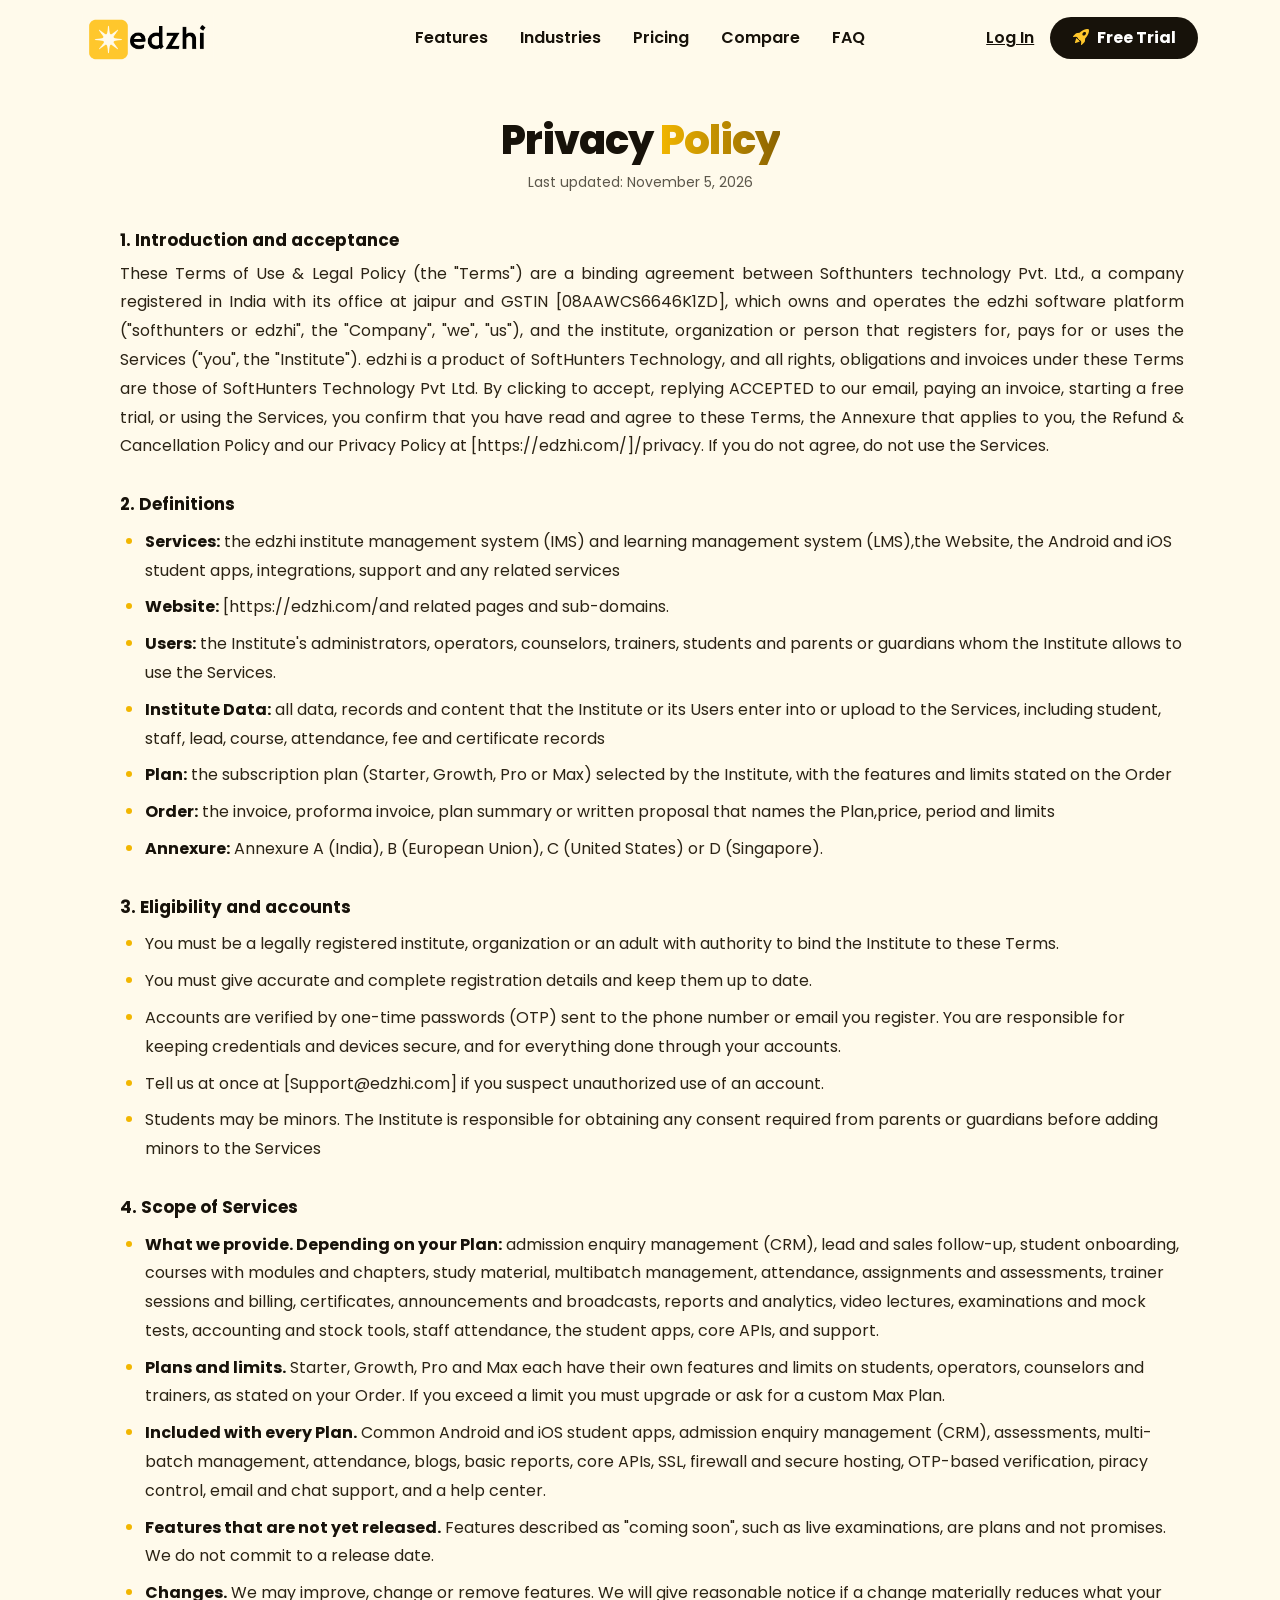
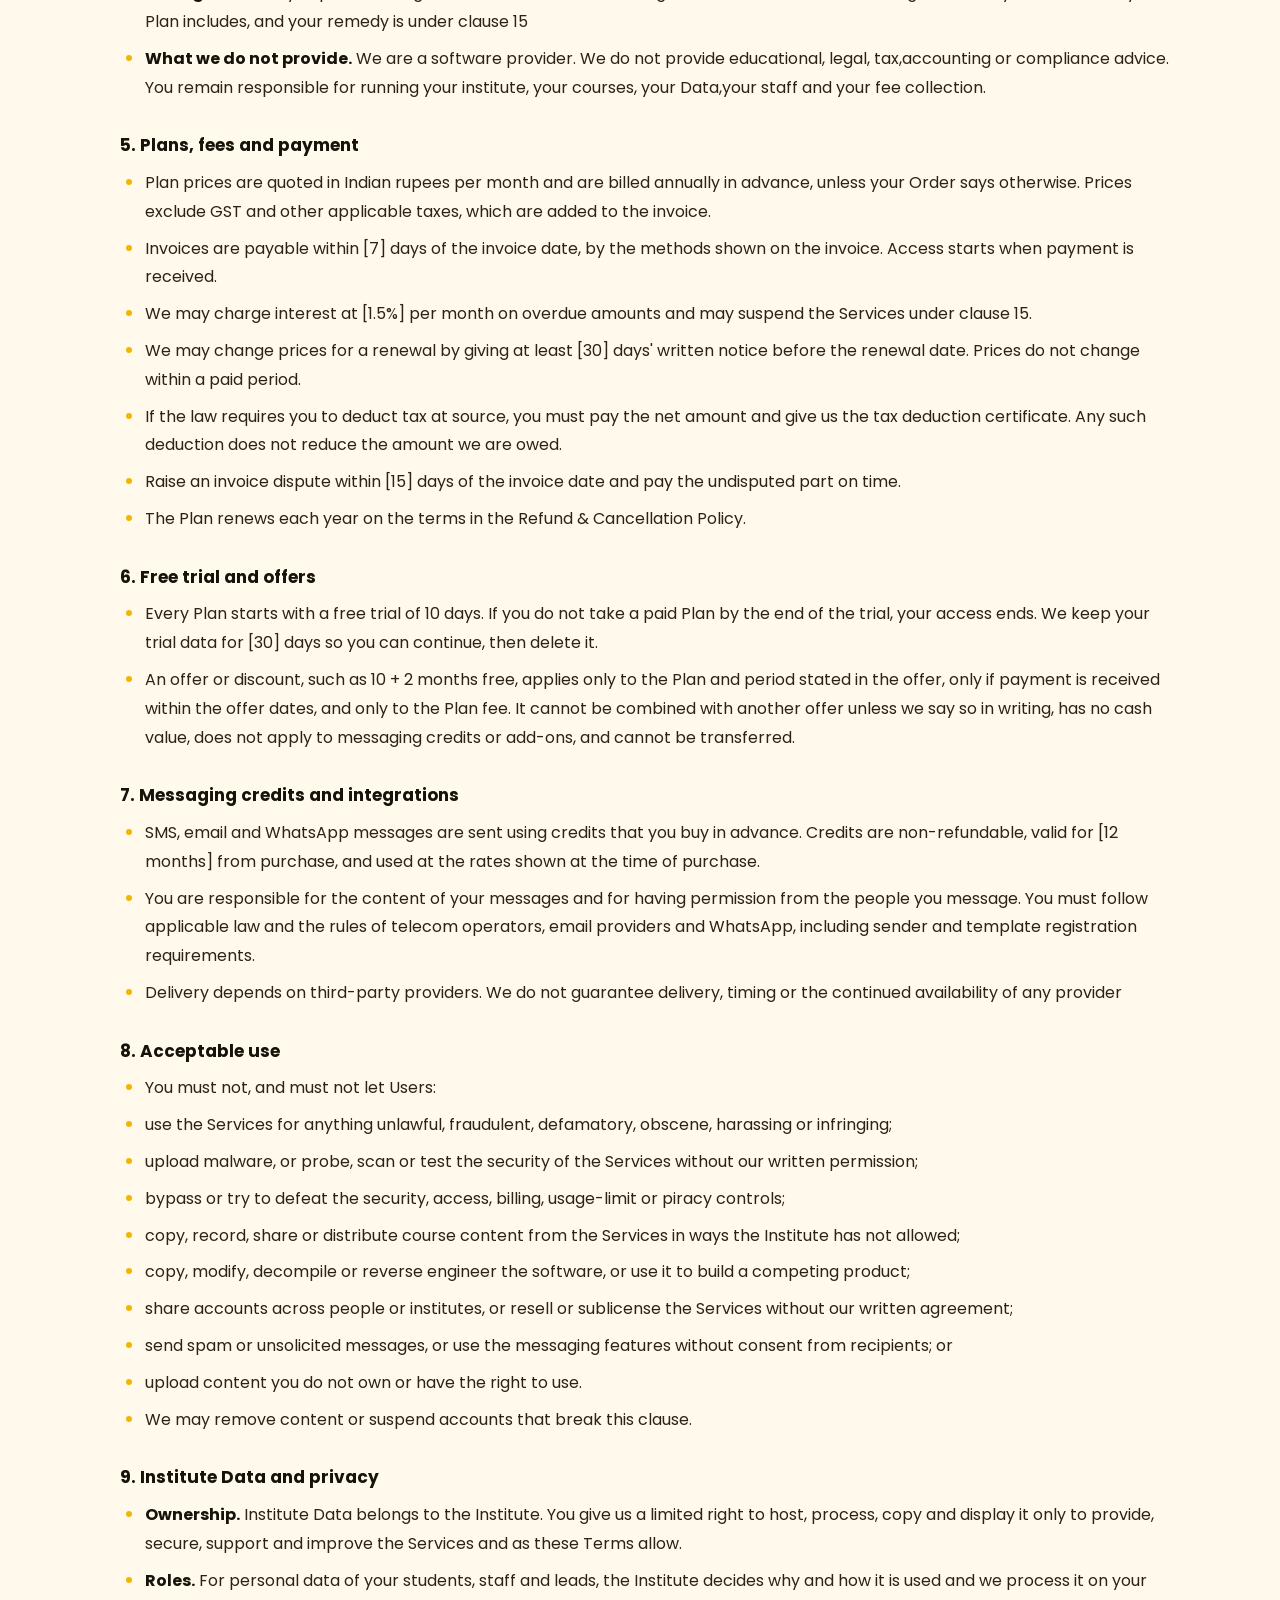
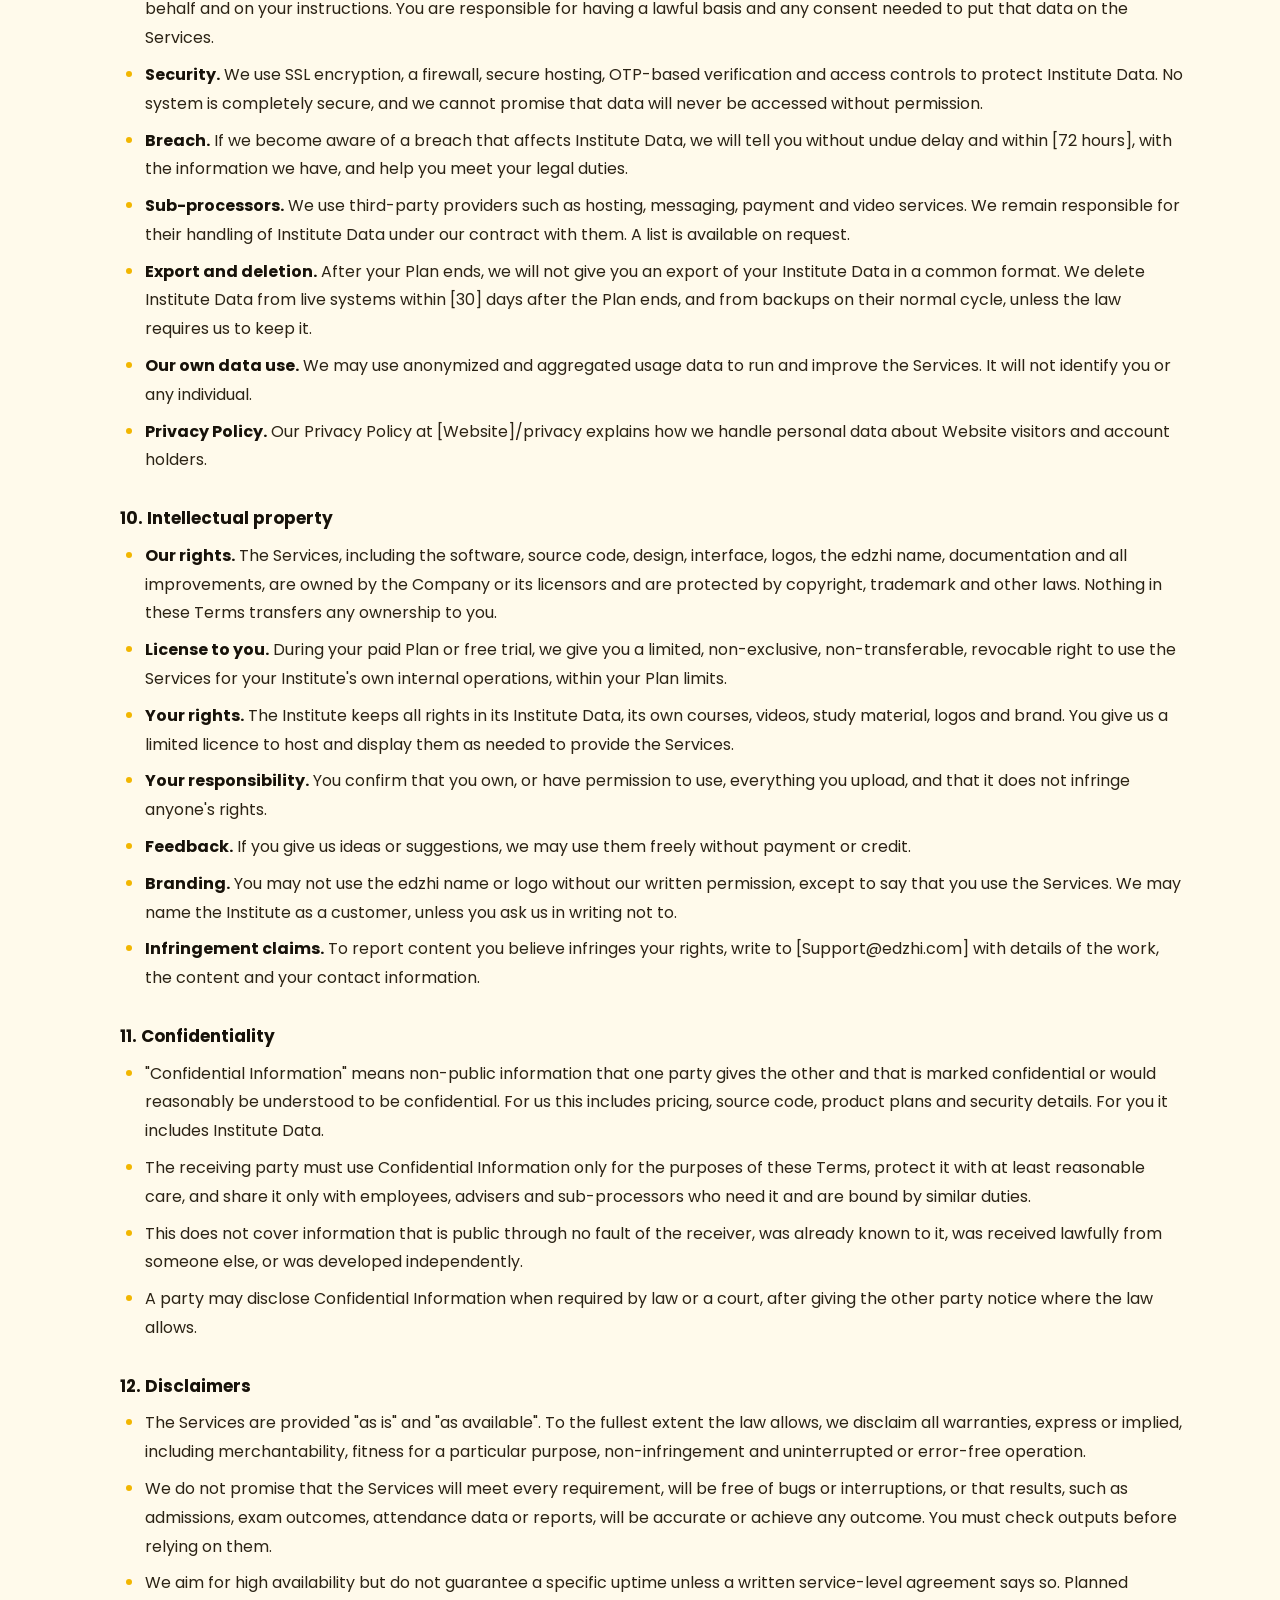
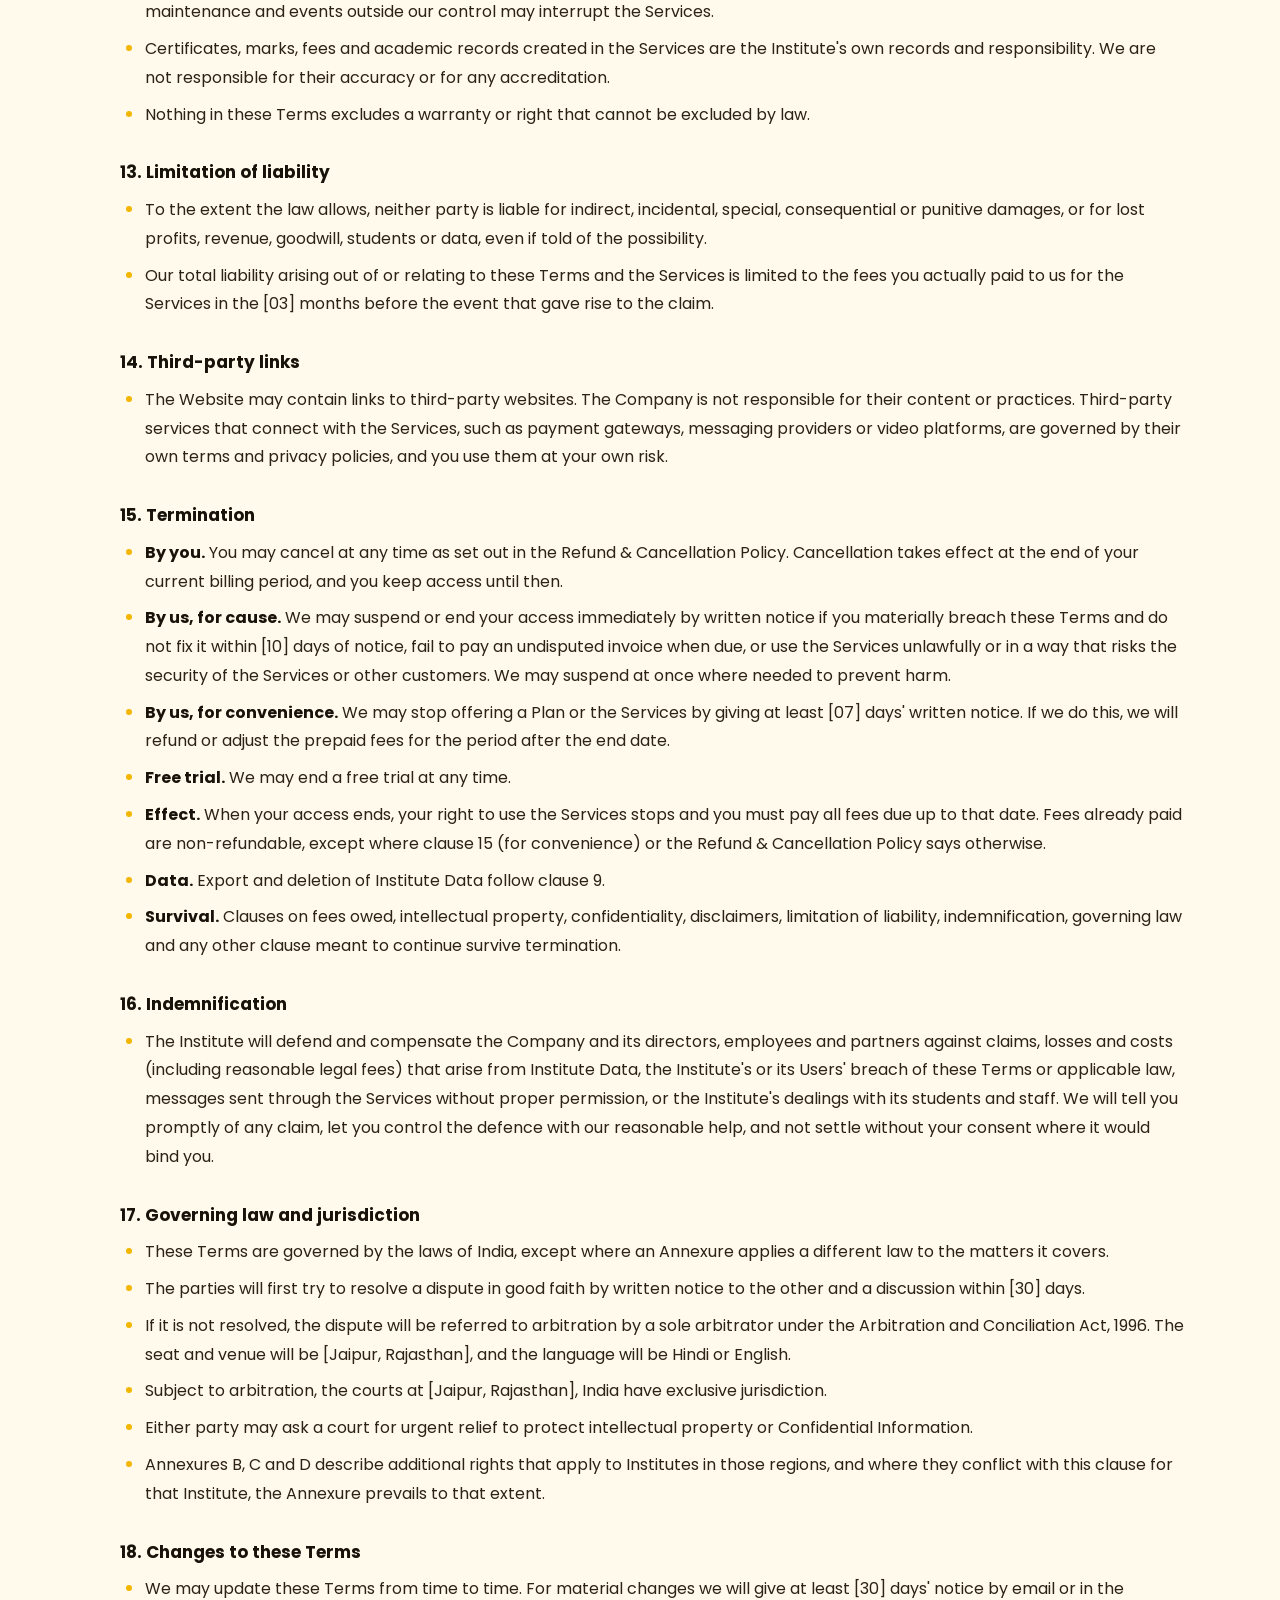
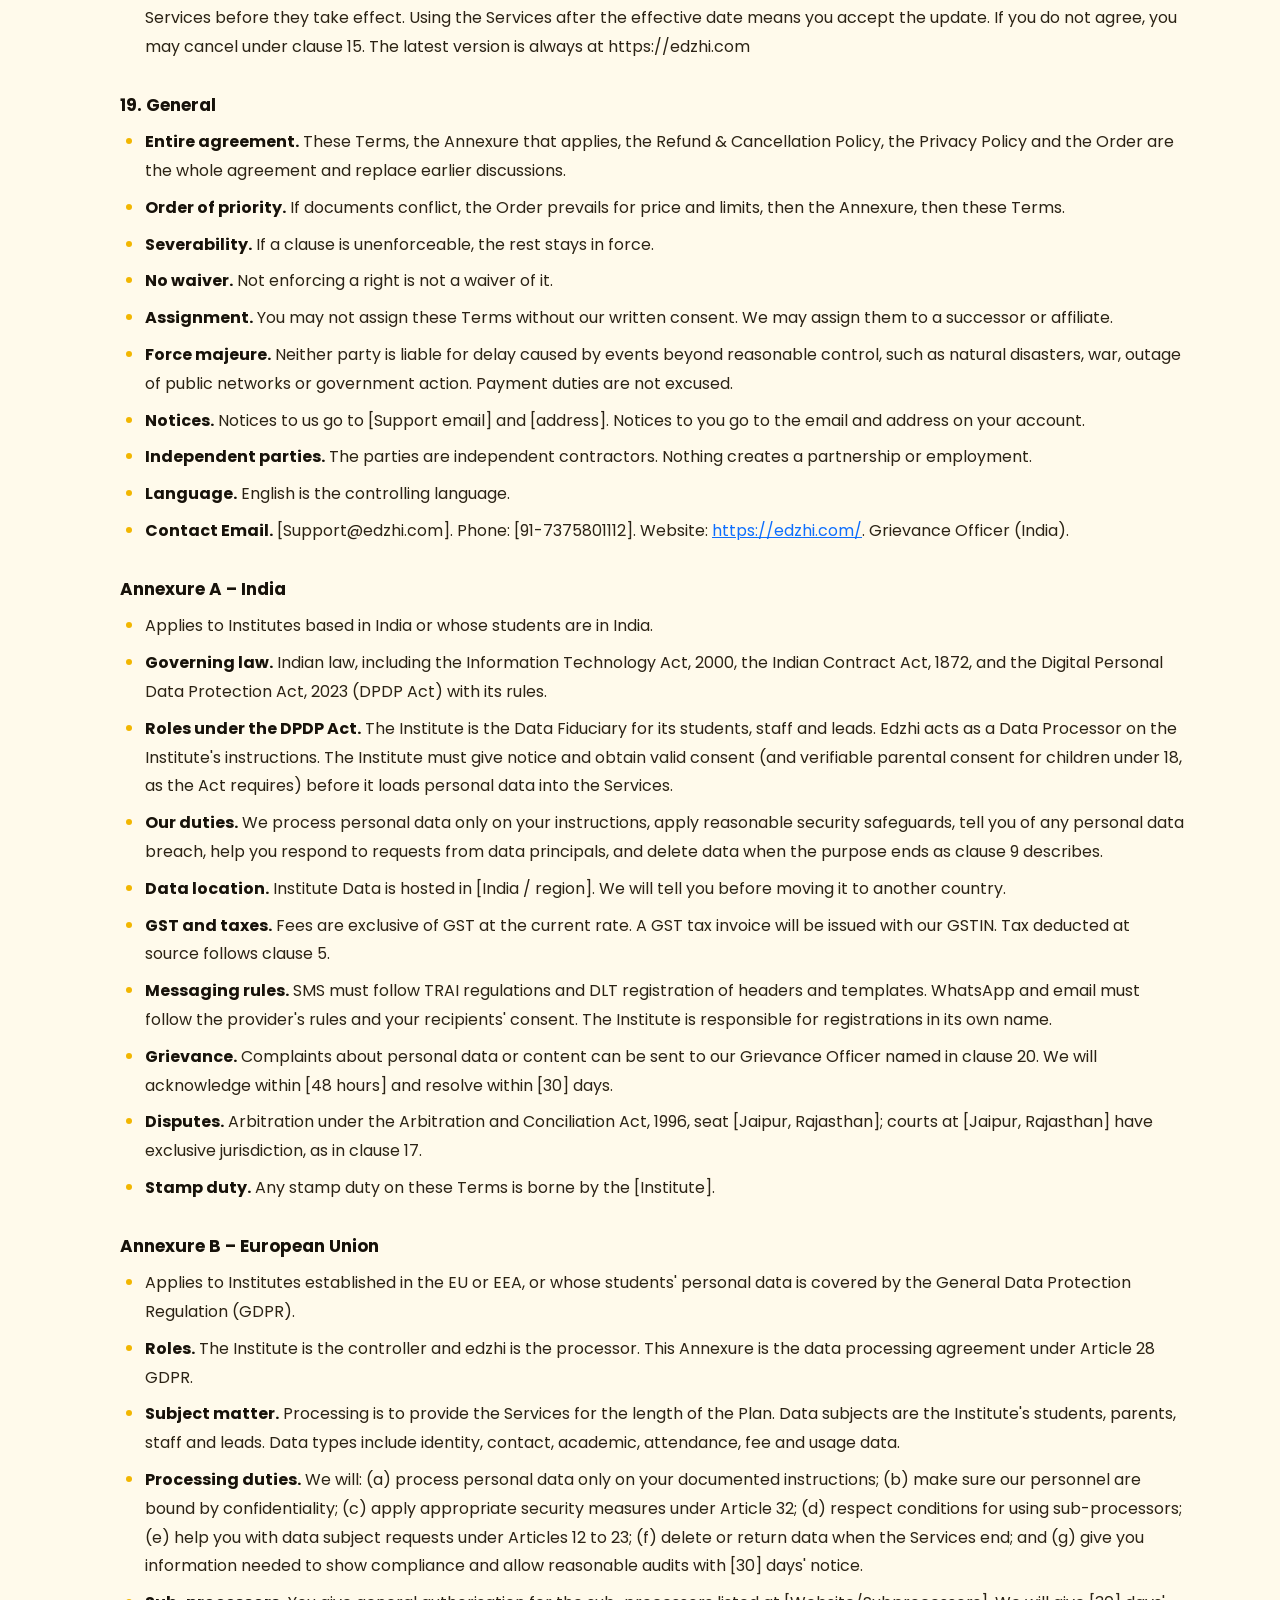
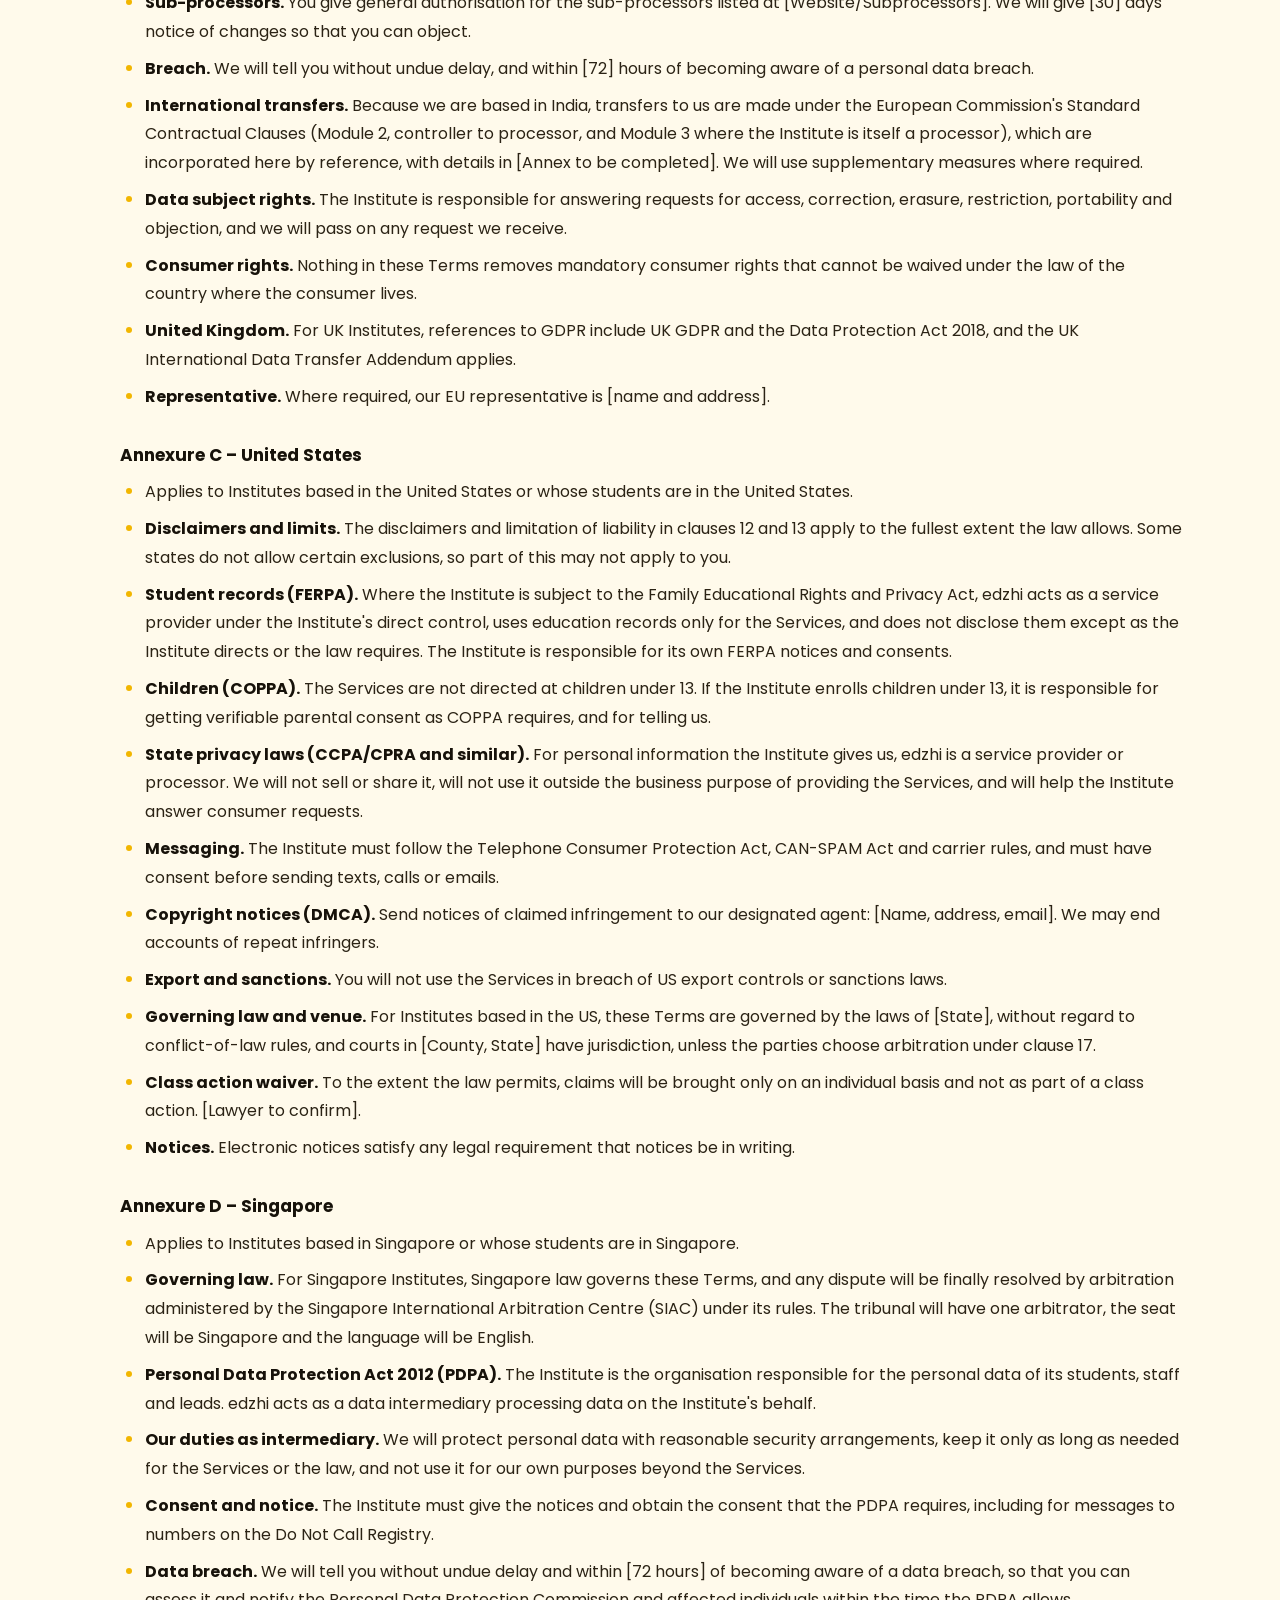
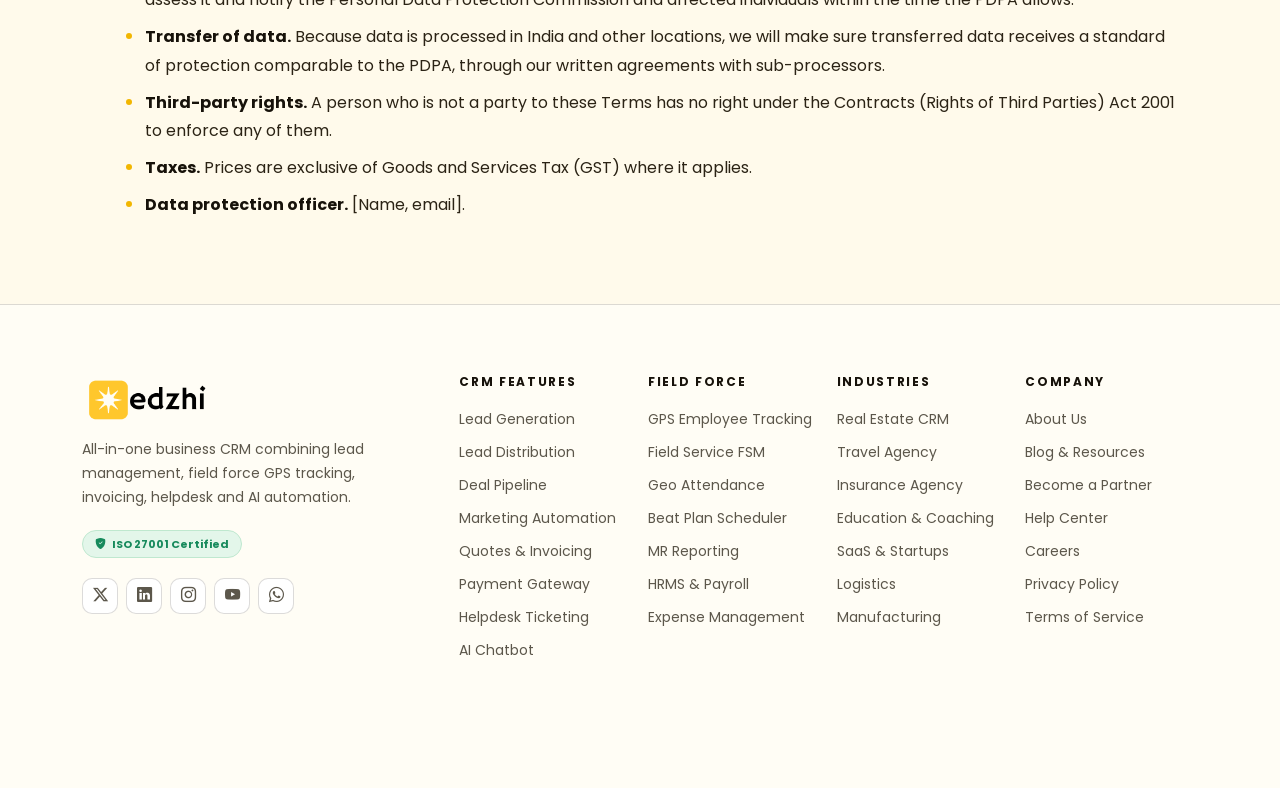
==== privacy.html @ 7eab699c "create pricacy & refund page" ====
<!DOCTYPE html>
<html lang="en">
<head>
  <meta charset="UTF-8">
  <meta name="viewport" content="width=device-width, initial-scale=1">
  <title>Privacy Policy – EDZHI</title>

  <link rel="preconnect" href="https://fonts.googleapis.com">
  <link rel="preconnect" href="https://fonts.gstatic.com" crossorigin>
  <link href="https://fonts.googleapis.com/css2?family=Poppins:wght@400;500;600;700;800&display=swap" rel="stylesheet">
  <link href="https://cdn.jsdelivr.net/npm/bootstrap@5.3.3/dist/css/bootstrap.min.css" rel="stylesheet">
  <link href="https://cdn.jsdelivr.net/npm/bootstrap-icons@1.11.3/font/bootstrap-icons.min.css" rel="stylesheet">
  <!-- Shared project stylesheet (same file as the home page) -->
  <link href="./edzhi.css" rel="stylesheet">
</head>
<body>

<!-- ====== NAVBAR INTEGRATION POINT: paste the same <header class="edzhome-header fixed-top"> navbar markup used on the home page ====== -->
<!-- Navbar start -->
<header class="edzhome-header fixed-top" data-edzhome-header>
  <nav class="navbar navbar-expand-lg edzhome-navbar" aria-label="Main navigation">
    <div class="container">

      <!-- Brand: logo sits in a fixed wrapper so any backend logo keeps the layout -->
      <a class="navbar-brand edzhome-navbar__brand" href="/" aria-label="EDZHICRM home">
        <span class="edzhome-navbar__logo"><img src="./edzhi (2).svg" alt="EDZHICRM"></span>
         <!-- <div class="nav-logo">EDZHI<span>C</span><em>R</em>M</div> -->
         
      </a>

      <!-- Mobile toggler (icon swaps via aria-expanded, no JS) -->
      <button class="navbar-toggler edzhome-navbar__toggler" type="button"
              data-bs-toggle="collapse" data-bs-target="#edzhomeNav"
              aria-controls="edzhomeNav" aria-expanded="false" aria-label="Toggle navigation">
        <i class="bi bi-list edzhome-navbar__icon-open" aria-hidden="true"></i>
        <i class="bi bi-x-lg edzhome-navbar__icon-close" aria-hidden="true"></i>
      </button>

      <div class="collapse navbar-collapse edzhome-navbar__collapse" id="edzhomeNav">
        <!-- Center navigation -->
        <ul class="navbar-nav edzhome-navbar__menu">
          <li class="nav-item"><a class="nav-link" href="#features">Features</a></li>
          <li class="nav-item"><a class="nav-link" href="#industries">Industries</a></li>
          <li class="nav-item"><a class="nav-link" href="#pricing">Pricing</a></li>
          <li class="nav-item"><a class="nav-link" href="#compare">Compare</a></li>
          <li class="nav-item"><a class="nav-link" href="#faq">FAQ</a></li>
        </ul>
        <!-- Right actions -->
        <div class="edzhome-navbar__actions">
          <a class="edzhome-navbar__login" href="#login">Log In</a>
          <a class="btn edzhome-btn edzhome-btn--dark" href="#trial">
            <i class="bi bi-rocket-takeoff-fill" aria-hidden="true"></i> Free Trial
          </a>
        </div>
      </div>

    </div>
  </nav>
</header>
<!-- Navbar end -->



<main class="edzprivacy-page">
  <div class="container">
    <div class="edzprivacy-wrap">
      <h1 class="edzprivacy-title">Privacy <span class="edzprivacy-accent">Policy</span></h1>
      <p class="edzprivacy-updated">Last updated: November 5, 2026</p>

      <ul class="edzprivacy-list">
        <li class="edzprivacy-head"><strong>1. Introduction and acceptance</strong></li>
        <p style="text-align: justify;">These Terms of Use & Legal Policy (the "Terms") are a binding agreement between Softhunters
        technology Pvt. Ltd., a company registered in India with its office at jaipur and GSTIN
        [08AAWCS6646K1ZD], which owns and operates the edzhi software platform ("softhunters or edzhi",
        the "Company", "we", "us"), and the institute, organization or person that registers for, pays for or uses
        the Services ("you", the "Institute"). edzhi is a product of SoftHunters Technology, and all rights,
        obligations and invoices under these Terms are those of SoftHunters Technology Pvt Ltd. By clicking to
        accept, replying ACCEPTED to our email, paying an invoice, starting a free trial, or using the Services, you
        confirm that you have read and agree to these Terms, the Annexure that applies to you, the Refund &
        Cancellation Policy and our Privacy Policy at [https://edzhi.com/]/privacy. If you do not agree, do not
        use the Services.
        </p>
        <li class="edzprivacy-head"><strong>2. Definitions</strong></li>
        <li><strong>Services:</strong> the edzhi institute management system (IMS) and learning management system (LMS),the Website, the Android and iOS student apps, integrations, support and any related services</li>
        <li><strong>Website:</strong> [https://edzhi.com/and related pages and sub-domains.</li>
        <li><strong>Users:</strong> the Institute's administrators, operators, counselors, trainers, students and parents or guardians whom the Institute allows to use the Services.</li>
        <li><strong>Institute Data:</strong> all data, records and content that the Institute or its Users enter into or upload to the Services, including student, staff, lead, course, attendance, fee and certificate records</li>
        <li><strong>Plan:</strong> the subscription plan (Starter, Growth, Pro or Max) selected by the Institute, with the features and limits stated on the Order</li>
        <li><strong>Order:</strong> the invoice, proforma invoice, plan summary or written proposal that names the Plan,price, period and limits</li>
        <li><strong>Annexure:</strong> Annexure A (India), B (European Union), C (United States) or D (Singapore).</li>
        <li class="edzprivacy-head"><strong>3. Eligibility and accounts</strong></li>
        <li>You must be a legally registered institute, organization or an adult with authority to bind the Institute to these Terms.</li>
        <li>You must give accurate and complete registration details and keep them up to date.</li>
        <li>Accounts are verified by one-time passwords (OTP) sent to the phone number or email you register. You are responsible for keeping credentials and devices secure, and for everything done through your accounts.</li>
        <li>Tell us at once at [Support@edzhi.com] if you suspect unauthorized use of an account.</li>
        <li>Students may be minors. The Institute is responsible for obtaining any consent required from parents or guardians before adding minors to the Services</li>
        <li class="edzprivacy-head"><strong>4. Scope of Services</strong></li>
        <li><strong>What we provide. Depending on your Plan:</strong> admission enquiry management (CRM), lead and sales follow-up, student onboarding, courses with modules and chapters, study material, multibatch management, attendance, assignments and assessments, trainer sessions and billing, certificates, announcements and broadcasts, reports and analytics, video lectures, examinations and mock tests, accounting and stock tools, staff attendance, the student apps, core APIs, and support.</li>
        <li><strong>Plans and limits.</strong> Starter, Growth, Pro and Max each have their own features and limits on students, operators, counselors and trainers, as stated on your Order. If you exceed a limit you must upgrade or ask for a custom Max Plan.</li>
        <li><strong>Included with every Plan.</strong> Common Android and iOS student apps, admission enquiry management (CRM), assessments, multi-batch management, attendance, blogs, basic reports, core APIs, SSL, firewall and secure hosting, OTP-based verification, piracy control, email and chat support, and a help center.</li>
        <li><strong>Features that are not yet released.</strong> Features described as "coming soon", such as live examinations, are plans and not promises. We do not commit to a release date.</li>
        <li><strong>Changes.</strong> We may improve, change or remove features. We will give reasonable notice if a change materially reduces what your Plan includes, and your remedy is under clause 15</li>
        <li><strong>What we do not provide.</strong> We are a software provider. We do not provide educational, legal, tax,accounting or compliance advice. You remain responsible for running your institute, your courses, your Data,your staff and your fee collection.</li>
        <li class="edzprivacy-head"><strong>5. Plans, fees and payment</strong></li>
        <li>Plan prices are quoted in Indian rupees per month and are billed annually in advance, unless
your Order says otherwise. Prices exclude GST and other applicable taxes, which are added to
the invoice.</li>
        <li>Invoices are payable within [7] days of the invoice date, by the methods shown on the invoice.
Access starts when payment is received.</li>
        <li>We may charge interest at [1.5%] per month on overdue amounts and may suspend the Services
under clause 15.</li>
        <li>We may change prices for a renewal by giving at least [30] days' written notice before the
renewal date. Prices do not change within a paid period.</li>
        <li>If the law requires you to deduct tax at source, you must pay the net amount and give us the tax
deduction certificate. Any such deduction does not reduce the amount we are owed.</li>
        <li>Raise an invoice dispute within [15] days of the invoice date and pay the undisputed part on
time.</li>
        <li>The Plan renews each year on the terms in the Refund & Cancellation Policy.</li>
        <li class="edzprivacy-head"><strong>6. Free trial and offers</strong></li>
        <li>Every Plan starts with a free trial of 10 days. If you do not take a paid Plan by the end of the trial,
your access ends. We keep your trial data for [30] days so you can continue, then delete it.</li>
        <li>An offer or discount, such as 10 + 2 months free, applies only to the Plan and period stated in
the offer, only if payment is received within the offer dates, and only to the Plan fee. It cannot
be combined with another offer unless we say so in writing, has no cash value, does not apply to
messaging credits or add-ons, and cannot be transferred.</li>
        <li class="edzprivacy-head"><strong>7. Messaging credits and integrations</strong></li>
        <li>SMS, email and WhatsApp messages are sent using credits that you buy in advance. Credits are
non-refundable, valid for [12 months] from purchase, and used at the rates shown at the time of
purchase.</li>
        <li>You are responsible for the content of your messages and for having permission from the people
you message. You must follow applicable law and the rules of telecom operators, email
providers and WhatsApp, including sender and template registration requirements.
</li>
        <li>Delivery depends on third-party providers. We do not guarantee delivery, timing or the
continued availability of any provider</li>
        <li class="edzprivacy-head"><strong>8. Acceptable use</strong></li>
        <li>You must not, and must not let Users:</li>
        <li>use the Services for anything unlawful, fraudulent, defamatory, obscene, harassing or infringing;</li>
        <li>upload malware, or probe, scan or test the security of the Services without our written permission;</li>
        <li>bypass or try to defeat the security, access, billing, usage-limit or piracy controls;</li>
        <li>copy, record, share or distribute course content from the Services in ways the Institute has not allowed;</li>
        <li>copy, modify, decompile or reverse engineer the software, or use it to build a competing product;</li>
        <li>share accounts across people or institutes, or resell or sublicense the Services without our written agreement;</li>
        <li>send spam or unsolicited messages, or use the messaging features without consent from recipients; or</li>
        <li>upload content you do not own or have the right to use.</li>
        <li>We may remove content or suspend accounts that break this clause.</li>

        <li class="edzprivacy-head"><strong>9. Institute Data and privacy</strong></li>
        <li><strong>Ownership.</strong> Institute Data belongs to the Institute. You give us a limited right to host, process, copy and display it only to provide, secure, support and improve the Services and as these Terms allow.</li>
        <li><strong>Roles.</strong> For personal data of your students, staff and leads, the Institute decides why and how it is used and we process it on your behalf and on your instructions. You are responsible for having a lawful basis and any consent needed to put that data on the Services.</li>
        <li><strong>Security.</strong> We use SSL encryption, a firewall, secure hosting, OTP-based verification and access controls to protect Institute Data. No system is completely secure, and we cannot promise that data will never be accessed without permission.</li>
        <li><strong>Breach.</strong> If we become aware of a breach that affects Institute Data, we will tell you without undue delay and within [72 hours], with the information we have, and help you meet your legal duties.</li>
        <li><strong>Sub-processors.</strong> We use third-party providers such as hosting, messaging, payment and video services. We remain responsible for their handling of Institute Data under our contract with them. A list is available on request.</li>
        <li><strong>Export and deletion.</strong> After your Plan ends, we will not give you an export of your Institute Data in a common format. We delete Institute Data from live systems within [30] days after the Plan ends, and from backups on their normal cycle, unless the law requires us to keep it.</li>
        <li><strong>Our own data use.</strong> We may use anonymized and aggregated usage data to run and improve the Services. It will not identify you or any individual.</li>
        <li><strong>Privacy Policy.</strong> Our Privacy Policy at [Website]/privacy explains how we handle personal data about Website visitors and account holders.</li>
        <li class="edzprivacy-head"><strong>10. Intellectual property</strong></li>
        <li><strong>Our rights.</strong> The Services, including the software, source code, design, interface, logos, the edzhi name, documentation and all improvements, are owned by the Company or its licensors and are protected by copyright, trademark and other laws. Nothing in these Terms transfers any ownership to you.</li>
        <li><strong>License to you.</strong> During your paid Plan or free trial, we give you a limited, non-exclusive, non-transferable, revocable right to use the Services for your Institute's own internal operations, within your Plan limits.</li>
        <li><strong>Your rights.</strong> The Institute keeps all rights in its Institute Data, its own courses, videos, study material, logos and brand. You give us a limited licence to host and display them as needed to provide the Services.</li>
        <li><strong>Your responsibility.</strong> You confirm that you own, or have permission to use, everything you upload, and that it does not infringe anyone's rights.</li>
        <li><strong>Feedback.</strong> If you give us ideas or suggestions, we may use them freely without payment or credit.</li>
        <li><strong>Branding.</strong> You may not use the edzhi name or logo without our written permission, except to say that you use the Services. We may name the Institute as a customer, unless you ask us in writing not to.</li>
        <li><strong>Infringement claims.</strong> To report content you believe infringes your rights, write to [Support@edzhi.com] with details of the work, the content and your contact information.</li>

        <li class="edzprivacy-head"><strong>11. Confidentiality</strong></li>
        <li>"Confidential Information" means non-public information that one party gives the other and that is marked confidential or would reasonably be understood to be confidential. For us this includes pricing, source code, product plans and security details. For you it includes Institute Data.</li>
        <li>The receiving party must use Confidential Information only for the purposes of these Terms, protect it with at least reasonable care, and share it only with employees, advisers and sub-processors who need it and are bound by similar duties.</li>
        <li>This does not cover information that is public through no fault of the receiver, was already known to it, was received lawfully from someone else, or was developed independently.</li>
        <li>A party may disclose Confidential Information when required by law or a court, after giving the other party notice where the law allows.</li>

        <li class="edzprivacy-head"><strong>12. Disclaimers</strong></li>
        <li>The Services are provided "as is" and "as available". To the fullest extent the law allows, we disclaim all warranties, express or implied, including merchantability, fitness for a particular purpose, non-infringement and uninterrupted or error-free operation.</li>
        <li>We do not promise that the Services will meet every requirement, will be free of bugs or interruptions, or that results, such as admissions, exam outcomes, attendance data or reports, will be accurate or achieve any outcome. You must check outputs before relying on them.</li>
        <li>We aim for high availability but do not guarantee a specific uptime unless a written service-level agreement says so. Planned maintenance and events outside our control may interrupt the Services.</li>
        <li>Certificates, marks, fees and academic records created in the Services are the Institute's own records and responsibility. We are not responsible for their accuracy or for any accreditation.</li>
        <li>Nothing in these Terms excludes a warranty or right that cannot be excluded by law.</li>

        <li class="edzprivacy-head"><strong>13. Limitation of liability</strong></li>
        <li>To the extent the law allows, neither party is liable for indirect, incidental, special, consequential or punitive damages, or for lost profits, revenue, goodwill, students or data, even if told of the possibility.</li>
        <li>Our total liability arising out of or relating to these Terms and the Services is limited to the fees you actually paid to us for the Services in the [03] months before the event that gave rise to the claim.</li>
        <li class="edzprivacy-head"><strong>14. Third-party links</strong></li>
        <li>The Website may contain links to third-party websites. The Company is not responsible for their content or practices. Third-party services that connect with the Services, such as payment gateways, messaging providers or video platforms, are governed by their own terms and privacy policies, and you use them at your own risk.</li>

        <li class="edzprivacy-head"><strong>15. Termination</strong></li>
        <li><strong>By you.</strong> You may cancel at any time as set out in the Refund & Cancellation Policy. Cancellation takes effect at the end of your current billing period, and you keep access until then.</li>
        <li><strong>By us, for cause.</strong> We may suspend or end your access immediately by written notice if you materially breach these Terms and do not fix it within [10] days of notice, fail to pay an undisputed invoice when due, or use the Services unlawfully or in a way that risks the security of the Services or other customers. We may suspend at once where needed to prevent harm.</li>
        <li><strong>By us, for convenience.</strong> We may stop offering a Plan or the Services by giving at least [07] days' written notice. If we do this, we will refund or adjust the prepaid fees for the period after the end date.</li>
        <li><strong>Free trial.</strong> We may end a free trial at any time.</li>
        <li><strong>Effect.</strong> When your access ends, your right to use the Services stops and you must pay all fees due up to that date. Fees already paid are non-refundable, except where clause 15 (for convenience) or the Refund & Cancellation Policy says otherwise.</li>
        <li><strong>Data.</strong> Export and deletion of Institute Data follow clause 9.</li>
        <li><strong>Survival.</strong> Clauses on fees owed, intellectual property, confidentiality, disclaimers, limitation of liability, indemnification, governing law and any other clause meant to continue survive termination.</li>

        <li class="edzprivacy-head"><strong>16. Indemnification</strong></li>
        <li>The Institute will defend and compensate the Company and its directors, employees and partners against claims, losses and costs (including reasonable legal fees) that arise from Institute Data, the Institute's or its Users' breach of these Terms or applicable law, messages sent through the Services without proper permission, or the Institute's dealings with its students and staff. We will tell you promptly of any claim, let you control the defence with our reasonable help, and not settle without your consent where it would bind you.</li>

        <li class="edzprivacy-head"><strong>17. Governing law and jurisdiction</strong></li>
        <li>These Terms are governed by the laws of India, except where an Annexure applies a different law to the matters it covers.</li>
        <li>The parties will first try to resolve a dispute in good faith by written notice to the other and a discussion within [30] days.</li>
        <li>If it is not resolved, the dispute will be referred to arbitration by a sole arbitrator under the Arbitration and Conciliation Act, 1996. The seat and venue will be [Jaipur, Rajasthan], and the language will be Hindi or English.</li>
        <li>Subject to arbitration, the courts at [Jaipur, Rajasthan], India have exclusive jurisdiction.</li>
        <li>Either party may ask a court for urgent relief to protect intellectual property or Confidential Information.</li>
        <li>Annexures B, C and D describe additional rights that apply to Institutes in those regions, and where they conflict with this clause for that Institute, the Annexure prevails to that extent.</li>

        <li class="edzprivacy-head"><strong>18. Changes to these Terms</strong></li>
        <li>We may update these Terms from time to time. For material changes we will give at least [30] days' notice by email or in the Services before they take effect. Using the Services after the effective date means you accept the update. If you do not agree, you may cancel under clause 15. The latest version is always at https://edzhi.com</li>

        <li class="edzprivacy-head"><strong>19. General</strong></li>
        <li><strong>Entire agreement.</strong> These Terms, the Annexure that applies, the Refund &amp; Cancellation Policy, the Privacy Policy and the Order are the whole agreement and replace earlier discussions.</li>
        <li><strong>Order of priority.</strong> If documents conflict, the Order prevails for price and limits, then the Annexure, then these Terms.</li>
        <li><strong>Severability.</strong> If a clause is unenforceable, the rest stays in force.</li>
        <li><strong>No waiver.</strong> Not enforcing a right is not a waiver of it.</li>
        <li><strong>Assignment.</strong> You may not assign these Terms without our written consent. We may assign them to a successor or affiliate.</li>
        <li><strong>Force majeure.</strong> Neither party is liable for delay caused by events beyond reasonable control, such as natural disasters, war, outage of public networks or government action. Payment duties are not excused.</li>
        <li><strong>Notices.</strong> Notices to us go to [Support email] and [address]. Notices to you go to the email and address on your account.</li>
        <li><strong>Independent parties.</strong> The parties are independent contractors. Nothing creates a partnership or employment.</li>
        <li><strong>Language.</strong> English is the controlling language.</li>
        <li><strong>Contact Email.</strong> [Support@edzhi.com]. Phone: [91-7375801112]. Website: <a href="https://edzhi.com/">https://edzhi.com/</a>. Grievance Officer (India).</li>

        <li class="edzprivacy-head"><strong>Annexure A – India</strong></li>
        <li>Applies to Institutes based in India or whose students are in India.</li>
        <li><strong>Governing law.</strong> Indian law, including the Information Technology Act, 2000, the Indian Contract Act, 1872, and the Digital Personal Data Protection Act, 2023 (DPDP Act) with its rules.</li>
        <li><strong>Roles under the DPDP Act.</strong> The Institute is the Data Fiduciary for its students, staff and leads. Edzhi acts as a Data Processor on the Institute's instructions. The Institute must give notice and obtain valid consent (and verifiable parental consent for children under 18, as the Act requires) before it loads personal data into the Services.</li>
        <li><strong>Our duties.</strong> We process personal data only on your instructions, apply reasonable security safeguards, tell you of any personal data breach, help you respond to requests from data principals, and delete data when the purpose ends as clause 9 describes.</li>
        <li><strong>Data location.</strong> Institute Data is hosted in [India / region]. We will tell you before moving it to another country.</li>
        <li><strong>GST and taxes.</strong> Fees are exclusive of GST at the current rate. A GST tax invoice will be issued with our GSTIN. Tax deducted at source follows clause 5.</li>
        <li><strong>Messaging rules.</strong> SMS must follow TRAI regulations and DLT registration of headers and templates. WhatsApp and email must follow the provider's rules and your recipients' consent. The Institute is responsible for registrations in its own name.</li>
        <li><strong>Grievance.</strong> Complaints about personal data or content can be sent to our Grievance Officer named in clause 20. We will acknowledge within [48 hours] and resolve within [30] days.</li>
        <li><strong>Disputes.</strong> Arbitration under the Arbitration and Conciliation Act, 1996, seat [Jaipur, Rajasthan]; courts at [Jaipur, Rajasthan] have exclusive jurisdiction, as in clause 17.</li>
        <li><strong>Stamp duty.</strong> Any stamp duty on these Terms is borne by the [Institute].</li>

        <li class="edzprivacy-head"><strong>Annexure B – European Union</strong></li>
        <li>Applies to Institutes established in the EU or EEA, or whose students' personal data is covered by the General Data Protection Regulation (GDPR).</li>
        <li><strong>Roles.</strong> The Institute is the controller and edzhi is the processor. This Annexure is the data processing agreement under Article 28 GDPR.</li>
        <li><strong>Subject matter.</strong> Processing is to provide the Services for the length of the Plan. Data subjects are the Institute's students, parents, staff and leads. Data types include identity, contact, academic, attendance, fee and usage data.</li>
        <li><strong>Processing duties.</strong> We will: (a) process personal data only on your documented instructions; (b) make sure our personnel are bound by confidentiality; (c) apply appropriate security measures under Article 32; (d) respect conditions for using sub-processors; (e) help you with data subject requests under Articles 12 to 23; (f) delete or return data when the Services end; and (g) give you information needed to show compliance and allow reasonable audits with [30] days' notice.</li>
        <li><strong>Sub-processors.</strong> You give general authorisation for the sub-processors listed at [Website/Subprocessors]. We will give [30] days' notice of changes so that you can object.</li>
        <li><strong>Breach.</strong> We will tell you without undue delay, and within [72] hours of becoming aware of a personal data breach.</li>
        <li><strong>International transfers.</strong> Because we are based in India, transfers to us are made under the European Commission's Standard Contractual Clauses (Module 2, controller to processor, and Module 3 where the Institute is itself a processor), which are incorporated here by reference, with details in [Annex to be completed]. We will use supplementary measures where required.</li>
        <li><strong>Data subject rights.</strong> The Institute is responsible for answering requests for access, correction, erasure, restriction, portability and objection, and we will pass on any request we receive.</li>
        <li><strong>Consumer rights.</strong> Nothing in these Terms removes mandatory consumer rights that cannot be waived under the law of the country where the consumer lives.</li>
        <li><strong>United Kingdom.</strong> For UK Institutes, references to GDPR include UK GDPR and the Data Protection Act 2018, and the UK International Data Transfer Addendum applies.</li>
        <li><strong>Representative.</strong> Where required, our EU representative is [name and address].</li>

        <li class="edzprivacy-head"><strong>Annexure C – United States</strong></li>
        <li>Applies to Institutes based in the United States or whose students are in the United States.</li>
        <li><strong>Disclaimers and limits.</strong> The disclaimers and limitation of liability in clauses 12 and 13 apply to the fullest extent the law allows. Some states do not allow certain exclusions, so part of this may not apply to you.</li>
        <li><strong>Student records (FERPA).</strong> Where the Institute is subject to the Family Educational Rights and Privacy Act, edzhi acts as a service provider under the Institute's direct control, uses education records only for the Services, and does not disclose them except as the Institute directs or the law requires. The Institute is responsible for its own FERPA notices and consents.</li>
        <li><strong>Children (COPPA).</strong> The Services are not directed at children under 13. If the Institute enrolls children under 13, it is responsible for getting verifiable parental consent as COPPA requires, and for telling us.</li>
        <li><strong>State privacy laws (CCPA/CPRA and similar).</strong> For personal information the Institute gives us, edzhi is a service provider or processor. We will not sell or share it, will not use it outside the business purpose of providing the Services, and will help the Institute answer consumer requests.</li>
        <li><strong>Messaging.</strong> The Institute must follow the Telephone Consumer Protection Act, CAN-SPAM Act and carrier rules, and must have consent before sending texts, calls or emails.</li>
        <li><strong>Copyright notices (DMCA).</strong> Send notices of claimed infringement to our designated agent: [Name, address, email]. We may end accounts of repeat infringers.</li>
        <li><strong>Export and sanctions.</strong> You will not use the Services in breach of US export controls or sanctions laws.</li>
        <li><strong>Governing law and venue.</strong> For Institutes based in the US, these Terms are governed by the laws of [State], without regard to conflict-of-law rules, and courts in [County, State] have jurisdiction, unless the parties choose arbitration under clause 17.</li>
        <li><strong>Class action waiver.</strong> To the extent the law permits, claims will be brought only on an individual basis and not as part of a class action. [Lawyer to confirm].</li>
        <li><strong>Notices.</strong> Electronic notices satisfy any legal requirement that notices be in writing.</li>
        <li class="edzprivacy-head"><strong>Annexure D – Singapore</strong></li>
        <li>Applies to Institutes based in Singapore or whose students are in Singapore.</li>
        <li><strong>Governing law.</strong> For Singapore Institutes, Singapore law governs these Terms, and any dispute will be finally resolved by arbitration administered by the Singapore International Arbitration Centre (SIAC) under its rules. The tribunal will have one arbitrator, the seat will be Singapore and the language will be English.</li>
        <li><strong>Personal Data Protection Act 2012 (PDPA).</strong> The Institute is the organisation responsible for the personal data of its students, staff and leads. edzhi acts as a data intermediary processing data on the Institute's behalf.</li>
        <li><strong>Our duties as intermediary.</strong> We will protect personal data with reasonable security arrangements, keep it only as long as needed for the Services or the law, and not use it for our own purposes beyond the Services.</li>
        <li><strong>Consent and notice.</strong> The Institute must give the notices and obtain the consent that the PDPA requires, including for messages to numbers on the Do Not Call Registry.</li>
        <li><strong>Data breach.</strong> We will tell you without undue delay and within [72 hours] of becoming aware of a data breach, so that you can assess it and notify the Personal Data Protection Commission and affected individuals within the time the PDPA allows.</li>
        <li><strong>Transfer of data.</strong> Because data is processed in India and other locations, we will make sure transferred data receives a standard of protection comparable to the PDPA, through our written agreements with sub-processors.</li>
        <li><strong>Third-party rights.</strong> A person who is not a party to these Terms has no right under the Contracts (Rights of Third Parties) Act 2001 to enforce any of them.</li>
        <li><strong>Taxes.</strong> Prices are exclusive of Goods and Services Tax (GST) where it applies.</li>
        <li><strong>Data protection officer.</strong> [Name, email].</li>
     </ul>
    </div>
  </div>
</main>

<!-- ====== FOOTER INTEGRATION POINT: paste the same <footer class="edzhome-footer"> markup used on the home page ====== -->
<!-- ====== Footer start (place after </main>) ====== -->
<footer class="edzhome-footer">
  <div class="container">
    <div class="row g-4 g-lg-3">

      <!-- Brand column -->
      <div class="col-12 col-lg-4">
        <a class="edzhome-footer__logo" href="/" aria-label="EDZHICRM home"><img src="./edzhi (2).svg" alt="EDZHICRM"></a>
            <!-- <a class="edzhome-footer__logo" href="/" aria-label="EDZHICRM home" style="text-decoration: none;"> <div class="nav-logo">EDZHI<span>C</span><em>R</em>M</div></a> -->
        <p class="edzhome-footer__about">All-in-one business CRM combining lead management, field force GPS tracking, invoicing, helpdesk and AI automation.</p>
        <span class="edzhome-iso"><i class="bi bi-shield-fill-check" aria-hidden="true"></i>ISO 27001 Certified</span>
        <div class="edzhome-footer__social">
          <a class="edzhome-social" href="#" aria-label="X (Twitter)"><i class="bi bi-twitter-x" aria-hidden="true"></i></a>
          <a class="edzhome-social" href="#" aria-label="LinkedIn"><i class="bi bi-linkedin" aria-hidden="true"></i></a>
          <a class="edzhome-social" href="#" aria-label="Instagram"><i class="bi bi-instagram" aria-hidden="true"></i></a>
          <a class="edzhome-social" href="#" aria-label="YouTube"><i class="bi bi-youtube" aria-hidden="true"></i></a>
          <a class="edzhome-social" href="#" aria-label="WhatsApp"><i class="bi bi-whatsapp" aria-hidden="true"></i></a>
        </div>
      </div>

      <!-- Link columns: 2 per row on phones, 4 across from 768px -->
      <nav class="col-6 col-md-3 col-lg-2" aria-label="CRM Features">
        <h3 class="edzhome-footer__title">CRM Features</h3>
        <ul class="edzhome-footer__links list-unstyled">
          <li><a href="#">Lead Generation</a></li>
          <li><a href="#">Lead Distribution</a></li>
          <li><a href="#">Deal Pipeline</a></li>
          <li><a href="#">Marketing Automation</a></li>
          <li><a href="#">Quotes &amp; Invoicing</a></li>
          <li><a href="#">Payment Gateway</a></li>
          <li><a href="#">Helpdesk Ticketing</a></li>
          <li><a href="#">AI Chatbot</a></li>
        </ul>
      </nav>
      <nav class="col-6 col-md-3 col-lg-2" aria-label="Field Force">
        <h3 class="edzhome-footer__title">Field Force</h3>
        <ul class="edzhome-footer__links list-unstyled">
          <li><a href="#">GPS Employee Tracking</a></li>
          <li><a href="#">Field Service FSM</a></li>
          <li><a href="#">Geo Attendance</a></li>
          <li><a href="#">Beat Plan Scheduler</a></li>
          <li><a href="#">MR Reporting</a></li>
          <li><a href="#">HRMS &amp; Payroll</a></li>
          <li><a href="#">Expense Management</a></li>
        </ul>
      </nav>
      <nav class="col-6 col-md-3 col-lg-2" aria-label="Industries">
        <h3 class="edzhome-footer__title">Industries</h3>
        <ul class="edzhome-footer__links list-unstyled">
          <li><a href="#">Real Estate CRM</a></li>
          <li><a href="#">Travel Agency</a></li>
          <li><a href="#">Insurance Agency</a></li>
          <li><a href="#">Education &amp; Coaching</a></li>
          <li><a href="#">SaaS &amp; Startups</a></li>
          <li><a href="#">Logistics</a></li>
          <li><a href="#">Manufacturing</a></li>
        </ul>
      </nav>
      <nav class="col-6 col-md-3 col-lg-2" aria-label="Company">
        <h3 class="edzhome-footer__title">Company</h3>
        <ul class="edzhome-footer__links list-unstyled">
          <li><a href="#">About Us</a></li>
          <li><a href="#">Blog &amp; Resources</a></li>
          <li><a href="#">Become a Partner</a></li>
          <li><a href="#">Help Center</a></li>
          <li><a href="#">Careers</a></li>
          <li><a href="#">Privacy Policy</a></li>
          <li><a href="#">Terms of Service</a></li>
        </ul>
      </nav>
    </div>

    <!-- Bottom bar -->
    <div class="edzhome-footer__bar">
      <p class="edzhome-footer__copy">© 2026 EDZHICRM. All rights reserved. Made with <i class="bi bi-heart-fill edzhome-footer__heart" aria-label="love"></i> for Indian businesses.</p>
      <ul class="edzhome-footer__legal list-unstyled">
          <li><a href="#">Privacy</a></li>
          <li><a href="#">Terms</a></li>
          <li><a href="#">Refunds</a></li>
          <li><a href="#">Security</a></li>
          <li><a href="#">Sitemap</a></li>
      </ul>
    </div>
  </div>
</footer>
<!-- ====== Footer end ====== -->

<script src="https://cdn.jsdelivr.net/npm/bootstrap@5.3.3/dist/js/bootstrap.bundle.min.js"></script>
<script src="./edzhi.js" defer></script>
</body>
</html>
---- edzhi.css ----
:root {
  /* ---------- 1. BRAND COLOURS ---------- */
  --edz-color-primary: #FFC72C;          /* edzhi yellow – buttons, icons, highlights */
  --edz-color-primary-hover: #F2B600;    /* darker yellow for hover/active */
  --edz-color-primary-rgb: 255, 199, 44;

  --edz-color-dark: #17120A;             /* warm near-black – text, borders, dark cards */
  --edz-color-dark-hover: #2B2315;       /* dark hover / dark-card inner tiles */
  --edz-color-dark-rgb: 23, 18, 10;

  /* ---------- 2. BACKGROUNDS ---------- */
  --edz-bg-body: #FFFAEB;                /* default cream page background */
  --edz-bg-surface: #FFFDF5;             /* card / tile surface (near white) */
  --edz-bg-soft: #FFEFB8;                /* pale yellow section / chip background */
  --edz-bg-primary: var(--edz-color-primary);
  --edz-bg-dark: var(--edz-color-dark);
  --edz-bg-white: #FFFFFF;

  /* ---------- 3. TEXT COLOURS ---------- */
  --edz-text-heading: var(--edz-color-dark);
  --edz-text-body: var(--edz-color-dark);
  --edz-text-muted: #5C574B;             /* sub-copy, captions */
  --edz-text-eyebrow: #8A6200;           /* small uppercase labels (brown-gold) */
  --edz-text-on-dark: #FFFFFF;
  --edz-text-on-dark-muted: #E6DFCB;
  --edz-text-accent-on-dark: var(--edz-color-primary);  /* yellow text on dark bg */
  --edz-text-link: var(--edz-color-dark);
  --edz-text-link-hover: #8A6200;

  /* ---------- 4. BORDERS ---------- */
  --edz-border-width: 2px;               /* signature outlined-card look */
  --edz-border-width-thin: 1px;
  --edz-border-color: var(--edz-color-dark);
  --edz-border-color-soft: rgba(var(--edz-color-dark-rgb), .15);
  --edz-border: var(--edz-border-width) solid var(--edz-border-color);

  /* ---------- 5. BORDER RADIUS ---------- */
  /* Scale */
  --edz-radius-sm: 0.25rem;              /* 4px  */
  --edz-radius-md: 0.5rem;               /* 8px  */
  --edz-radius-lg: 0.75rem;              /* 12px */
  --edz-radius-xl: 1rem;                 /* 16px */
  --edz-radius-2xl: 1.25rem;             /* 20px */
  --edz-radius-3xl: 2rem;                /* 32px */
  --edz-radius-full: 9999px;             /* pill / circle */
  --edz-radius-circle: 50%;              /* perfect circle / oval */
  /* Design-specific (from brand PDF) */
  --edz-radius-tile: 0.875rem;           /* 14px – chips, stat tiles, feature rows */
  --edz-radius-button: 1.25rem;          /* 20px – buttons, banners */
  --edz-radius-card: 1.5rem;             /* 24px – main cards */

  /* ---------- 6. SHADOWS (hard offset "neo-brutal" style) ---------- */
  --edz-shadow-offset: 8px;
  --edz-shadow-offset-sm: 5px;
  --edz-shadow-dark: var(--edz-shadow-offset) var(--edz-shadow-offset) 0 var(--edz-color-dark);
  --edz-shadow-primary: var(--edz-shadow-offset) var(--edz-shadow-offset) 0 var(--edz-color-primary);
  --edz-shadow-dark-sm: var(--edz-shadow-offset-sm) var(--edz-shadow-offset-sm) 0 var(--edz-color-dark);
  --edz-shadow-primary-sm: var(--edz-shadow-offset-sm) var(--edz-shadow-offset-sm) 0 var(--edz-color-primary);
  --edz-shadow-soft: 0 10px 30px rgba(var(--edz-color-dark-rgb), .08);   /* optional soft shadow */

  /* ---------- 7. TYPOGRAPHY – FAMILY ---------- */
  --edz-font-family-base: 'Poppins', system-ui, -apple-system, 'Segoe UI', Roboto, sans-serif;

  /* ---------- 8. TYPOGRAPHY – SIZES ---------- */
  --edz-font-size-xs: 0.75rem;           /* 12px */
  --edz-font-size-sm: 0.875rem;          /* 14px */
  --edz-font-size-base: 1rem;            /* 16px */
  --edz-font-size-lg: 1.125rem;          /* 18px */
  --edz-font-size-xl: 1.25rem;           /* 20px */
  --edz-font-size-2xl: 1.5rem;           /* 24px */
  --edz-font-size-3xl: 1.875rem;         /* 30px */
  --edz-font-size-4xl: 2.25rem;          /* 36px */
  /* Fluid display sizes (max = desktop size from design) */
  --edz-font-size-5xl: clamp(1.875rem, 1.4rem + 2vw, 3rem);       /* up to 48px – section titles */
  --edz-font-size-6xl: clamp(2.25rem, 1.6rem + 2.8vw, 4rem);      /* up to 64px – plan prices */
  --edz-font-size-7xl: clamp(2.5rem, 1.7rem + 3.5vw, 4.5rem);     /* up to 72px – hero title */

  /* ---------- 9. TYPOGRAPHY – WEIGHTS ---------- */
  --edz-font-weight-normal: 400;
  --edz-font-weight-medium: 500;
  --edz-font-weight-semibold: 600;
  --edz-font-weight-bold: 700;
  --edz-font-weight-extrabold: 800;

  /* ---------- 10. TYPOGRAPHY – LINE HEIGHT & LETTER SPACING ---------- */
  --edz-line-height-tight: 1.25;
  --edz-line-height-normal: 1.5;
  --edz-line-height-relaxed: 1.75;

  --edz-letter-spacing-tight: -0.025em;
  --edz-letter-spacing-normal: 0;
  --edz-letter-spacing-wide: 0.025em;

  /* ---------- 11. SPACING ---------- */
  --edz-spacing-1: 0.25rem;              /* 4px  */
  --edz-spacing-2: 0.5rem;               /* 8px  */
  --edz-spacing-3: 0.75rem;              /* 12px */
  --edz-spacing-4: 1rem;                 /* 16px */
  --edz-spacing-5: 1.25rem;              /* 20px */
  --edz-spacing-6: 1.5rem;               /* 24px */
  --edz-spacing-8: 2rem;                 /* 32px */
  --edz-spacing-10: 2.5rem;              /* 40px */
  --edz-spacing-12: 3rem;                /* 48px */
  --edz-spacing-16: 4rem;                /* 64px */
  --edz-spacing-20: 5rem;                /* 80px */

  /* ---------- 12. MOTION ---------- */
  --edz-transition: .25s ease;

  /* ---------- 13. BOOTSTRAP 5.3 MAPPING (optional – delete if not needed) ---------- */
  --bs-body-font-family: var(--edz-font-family-base);
  --bs-body-color: var(--edz-text-body);
  --bs-body-color-rgb: var(--edz-color-dark-rgb);
  --bs-body-bg: var(--edz-bg-body);
  --bs-heading-color: var(--edz-text-heading);
  --bs-primary: var(--edz-color-primary);
  --bs-primary-rgb: var(--edz-color-primary-rgb);
  --bs-dark: var(--edz-color-dark);
  --bs-dark-rgb: var(--edz-color-dark-rgb);
  --bs-border-color: var(--edz-border-color);
  --bs-border-width: var(--edz-border-width);
  --bs-link-color: var(--edz-text-link);
  --bs-link-hover-color: var(--edz-text-link-hover);
}


/* ---------- GLOBAL RESET & BASE ---------- */
*, *::before, *::after {
    box-sizing: border-box;
    margin: 0;
    padding: 0;
}
html {
    scroll-behavior: smooth;
}
body {
  font-family: var(--edz-font-family-base);
  font-size: var(--edz-font-size-base);
  font-weight: var(--edz-font-weight-normal);
  line-height: var(--edz-line-height-normal);
  color: var(--edz-text-body);
  background-color: var(--edz-bg-body);
  -webkit-font-smoothing: antialiased;
  -moz-osx-font-smoothing: grayscale;
  text-rendering: optimizeLegibility;
}
html, body {
  overflow-x: hidden;
  width: 100%;
  position: relative;
}

/* ==========================================================================
   EDZHI HOME – NAVBAR + HERO   (append to the shared style.css)
   Uses only the edzhome- prefix and the edz- :root variables.
   ========================================================================== */

/* Shared local sizes */
.edzhome-header,
.edzhome-hero { --edzhome-nav-h: 4.75rem; }

/* ---------- Buttons ---------- */
.edzhome-btn {
  display: inline-flex; align-items: center; justify-content: center; gap: .5rem;
  border: 0; border-radius: var(--edz-radius-full);
  font-weight: var(--edz-font-weight-bold); line-height: 1.2;
  transition: background-color var(--edz-transition), transform var(--edz-transition), box-shadow var(--edz-transition);
}
.edzhome-btn:focus-visible { outline: 3px solid var(--edz-color-dark); outline-offset: 3px; }
.edzhome-btn .bi { transition: transform var(--edz-transition); }
.edzhome-btn:hover .bi { transform: translate(2px, -2px); }

.edzhome-btn--dark { padding: .7rem 1.4rem; background: var(--edz-color-dark); color: var(--edz-text-on-dark); }
.edzhome-btn--dark .bi { color: var(--edz-color-primary); }
.edzhome-btn--dark:hover { background: var(--edz-color-dark-hover); color: var(--edz-text-on-dark); transform: translateY(-1px); }

.edzhome-btn--primary {
  padding: 1rem 2rem; font-size: var(--edz-font-size-lg);
  background: var(--edz-color-primary); color: var(--edz-color-dark);
  box-shadow: 0 12px 24px -10px rgba(var(--edz-color-primary-rgb), .9);
}
.edzhome-btn--primary:hover {
  background: var(--edz-color-primary-hover); color: var(--edz-color-dark);
  transform: translateY(-3px); box-shadow: 0 18px 30px -12px rgba(var(--edz-color-primary-rgb), 1);
}

/* ---------- Navbar ---------- */
.edzhome-header {
  background: transparent; border-bottom: 1px solid transparent;
  transition: background-color .3s ease, box-shadow .3s ease, border-color .3s ease, backdrop-filter .3s ease;
}
/* Scrolled state (class toggled by JS after 30px) */
.edzhome-header.edzhome-is-scrolled {
  background: rgba(255, 250, 235, .88);
  background: color-mix(in srgb, var(--edz-bg-body) 88%, transparent);
  -webkit-backdrop-filter: blur(14px) saturate(1.3); backdrop-filter: blur(14px) saturate(1.3);
  border-bottom-color: var(--edz-border-color-soft);
  box-shadow: 0 8px 24px -12px rgba(var(--edz-color-dark-rgb), .18);
}
.edzhome-navbar { padding: 0; }
.edzhome-navbar > .container { min-height: var(--edzhome-nav-h); }

/* Logo wrapper: fixed box, image never changes the navbar height */
.edzhome-navbar__brand { margin: 0; padding: 0; }
.edzhome-navbar__logo { display: block; width: 9rem; height: 2.95rem; }
.edzhome-navbar__logo img { width: 100%; height: 100%; object-fit: contain; object-position: left center; display: block; }

/* Toggler: icon swaps by aria-expanded */
.edzhome-navbar__toggler {
  padding: .35rem .6rem; border: var(--edz-border); border-radius: var(--edz-radius-tile);
  color: var(--edz-color-dark); font-size: 1.5rem; line-height: 1; box-shadow: none !important;
}
.edzhome-navbar__toggler:focus-visible { outline: 3px solid var(--edz-color-primary); outline-offset: 2px; }
.edzhome-navbar__icon-close,
.edzhome-navbar__toggler[aria-expanded="true"] .edzhome-navbar__icon-open { display: none; }
.edzhome-navbar__toggler[aria-expanded="true"] .edzhome-navbar__icon-close { display: inline-block; }

/* Links */
.edzhome-navbar .navbar-nav .nav-link {
  position: relative; padding: .5rem 1rem; color: var(--edz-text-heading);
  font-weight: var(--edz-font-weight-semibold); transition: color var(--edz-transition);
}
.edzhome-navbar .navbar-nav .nav-link::after {
  content: ""; position: absolute; left: 1rem; right: 1rem; bottom: .2rem; height: 2px;
  background: var(--edz-color-primary); transform: scaleX(0); transform-origin: left;
  transition: transform var(--edz-transition);
}
.edzhome-navbar .navbar-nav .nav-link:hover,
.edzhome-navbar .navbar-nav .nav-link:focus-visible { color: var(--edz-text-link-hover); }
.edzhome-navbar .navbar-nav .nav-link:hover::after,
.edzhome-navbar .navbar-nav .nav-link:focus-visible::after { transform: scaleX(1); }

.edzhome-navbar__actions { display: flex; align-items: center; gap: var(--edz-spacing-4); }
.edzhome-navbar__login { font-weight: var(--edz-font-weight-semibold); color: var(--edz-text-heading); transition: color var(--edz-transition); }
.edzhome-navbar__login:hover { color: var(--edz-text-link-hover); }

/* Desktop: brand | centered menu | actions */
@media (min-width: 992px) {
  .edzhome-navbar > .container { display: grid; grid-template-columns: 1fr auto 1fr; align-items: center; }
  .edzhome-navbar .edzhome-navbar__collapse { display: contents !important; }
  .edzhome-navbar__actions { justify-self: end; }
}
/* Mobile: menu opens as a themed card */
@media (max-width: 991.98px) {
  .edzhome-navbar__collapse {
    margin-bottom: var(--edz-spacing-4); padding: .75rem 1rem 1rem;
    background: var(--edz-bg-surface); border: var(--edz-border);
    border-radius: var(--edz-radius-card); box-shadow: var(--edz-shadow-dark-sm);
  }
  .edzhome-navbar .navbar-nav .nav-link { padding: .65rem 0; }
  .edzhome-navbar .navbar-nav .nav-link::after { left: 0; right: auto; width: 2rem; }
  .edzhome-navbar__actions { flex-direction: column; align-items: stretch; margin-top: var(--edz-spacing-3); text-align: center; }
}

/* ---------- Hero ---------- */
.edzhome-hero {
  --edzhome-accent: var(--edz-color-primary);   /* theme colour for the 2 accent lines */
  position: relative; isolation: isolate; overflow-x: clip;
  padding: calc(var(--edzhome-nav-h) + var(--edz-spacing-8)) 0 var(--edz-spacing-16);
}
/* Soft grid + glow background (decorative) */
.edzhome-hero::before, .edzhome-hero::after { content: ""; position: absolute; z-index: -1; pointer-events: none; }
.edzhome-hero::before {
  inset: 0;
  background-image:
    linear-gradient(rgba(var(--edz-color-dark-rgb), .045) 1px, transparent 1px),
    linear-gradient(90deg, rgba(var(--edz-color-dark-rgb), .045) 1px, transparent 1px);
  background-size: 64px 64px;
  -webkit-mask-image: linear-gradient(#000 40%, transparent); mask-image: linear-gradient(#000 40%, transparent);
}
.edzhome-hero::after {
  top: -10%; right: -10%; width: 60%; height: 80%;
  background: radial-gradient(circle, rgba(var(--edz-color-primary-rgb), .28), transparent 65%);
}

.edzhome-hero__title {
  margin-bottom: var(--edz-spacing-6);
  font-size: var(--edz-font-size-7xl); font-weight: var(--edz-font-weight-extrabold);
  line-height: 1.08; letter-spacing: var(--edz-letter-spacing-tight); color: var(--edz-text-heading);
}
.edzhome-hero__line { display: block; }
.edzhome-hero__accent {   background: linear-gradient(90deg, var(--edz-color-primary-hover), var(--edz-text-eyebrow));
    -webkit-background-clip: text;
    background-clip: text;
    color: transparent;}
.edzhome-hero__text {
  max-width: 34rem; margin-bottom: var(--edz-spacing-8);
  font-size: var(--edz-font-size-lg); line-height: var(--edz-line-height-relaxed); color: var(--edz-text-muted);
}
.edzhome-hero__text strong { color: var(--edz-text-heading); }
@media (max-width: 575.98px) { .edzhome-btn--primary { width: 100%; } }

/* ---------- Social proof ---------- */
.edzhome-proof { display: flex; flex-wrap: wrap; align-items: center; gap: var(--edz-spacing-4); margin-top: var(--edz-spacing-8); }
.edzhome-proof__avatars { display: flex; }
.edzhome-proof__avatar {
  display: grid; place-items: center; width: 2.5rem; height: 2.5rem;
  border: 2px solid var(--edz-bg-body); border-radius: var(--edz-radius-circle);
  font-size: var(--edz-font-size-xs); font-weight: var(--edz-font-weight-bold);
  box-shadow: 0 4px 10px -2px rgba(var(--edz-color-dark-rgb), .25);
}
.edzhome-proof__avatar + .edzhome-proof__avatar { margin-left: -.75rem; }
.edzhome-proof__avatar--1 { background: var(--edz-color-primary); color: var(--edz-color-dark); }
.edzhome-proof__avatar--2 { background: var(--edz-color-dark); color: var(--edz-color-primary); }
.edzhome-proof__avatar--3 { background: var(--edz-bg-soft); color: var(--edz-text-eyebrow); }
.edzhome-proof__avatar--4 { background: var(--edz-bg-white); color: var(--edz-color-dark); }
.edzhome-proof__stars { display: flex; gap: 2px; font-size: .9rem; color: var(--edz-color-primary-hover); }
.edzhome-proof__text { margin: 0; font-size: var(--edz-font-size-sm); color: var(--edz-text-muted); }
.edzhome-proof__text strong { color: var(--edz-text-heading); }

/* ---------- Demo frame ---------- */
.edzhome-demo { position: relative; padding-bottom: var(--edz-spacing-4); }
.edzhome-demo__frame {
  overflow: hidden; background: var(--edz-bg-surface); border: var(--edz-border);
  border-radius: var(--edz-radius-card);
  box-shadow: var(--edz-shadow-primary), 0 30px 60px -24px rgba(var(--edz-color-dark-rgb), .35);
}
.edzhome-demo__bar {
  display: flex; align-items: center; gap: var(--edz-spacing-3);
  padding: .75rem 1rem; border-bottom: var(--edz-border); background: var(--edz-bg-surface);
}
.edzhome-demo__dots { display: inline-flex; gap: .4rem; }
.edzhome-demo__dots i { width: .75rem; height: .75rem; border-radius: var(--edz-radius-circle); background: #FF5F57; }
.edzhome-demo__dots i:nth-child(2) { background: #FEBC2E; }
.edzhome-demo__dots i:nth-child(3) { background: #28C840; }
.edzhome-demo__title { font-size: var(--edz-font-size-sm); font-weight: var(--edz-font-weight-semibold); }
.edzhome-demo__live {
  display: inline-flex; align-items: center; gap: .4rem; margin-left: auto;
  font-size: var(--edz-font-size-xs); font-weight: var(--edz-font-weight-semibold); color: #168a5c;
}
.edzhome-demo__live i { width: .5rem; height: .5rem; border-radius: var(--edz-radius-circle); background: #1fa971; }

/* Media wrapper: fixed 16:10 box; backend media can never change its size */
.edzhome-demo__media { --bs-aspect-ratio: 62.5%; background: var(--edz-color-dark); }
.edzhome-demo__stage { overflow: hidden; background: var(--edz-color-dark); }
.edzhome-demo__img,
.edzhome-demo__video { position: absolute; inset: 0; display: block; width: 100%; height: 100%; object-fit: cover; }
.edzhome-demo__video:fullscreen { object-fit: contain; background: #000; }
.edzhome-demo__video:-webkit-full-screen { object-fit: contain; background: #000; }

/* Video helpers (JS adds .edzhome-has-video / .edzhome-is-fallback) */
.edzhome-has-video { cursor: zoom-in; }
.edzhome-demo__expand {
  position: absolute; right: .75rem; bottom: .75rem; display: none; place-items: center;
  width: 2.5rem; height: 2.5rem; border: 0; border-radius: var(--edz-radius-circle);
  background: rgba(var(--edz-color-dark-rgb), .7); color: var(--edz-text-on-dark);
  transition: background-color var(--edz-transition), transform var(--edz-transition);
}
.edzhome-demo__expand:hover { background: var(--edz-color-dark); transform: scale(1.08); }
.edzhome-demo__expand:focus-visible { outline: 3px solid var(--edz-color-primary); outline-offset: 2px; }
.edzhome-has-video .edzhome-demo__expand { display: grid; }

.edzhome-demo__fallback {
  position: absolute; inset: 0; display: none; flex-direction: column; align-items: center; justify-content: center;
  gap: .35rem; padding: 1.5rem; text-align: center; color: var(--edz-text-on-dark); font-size: var(--edz-font-size-sm);
  background: radial-gradient(circle at 85% 0, rgba(var(--edz-color-primary-rgb), .28), transparent 55%), var(--edz-color-dark);
}
.edzhome-demo__fallback strong { font-size: var(--edz-font-size-lg); font-weight: var(--edz-font-weight-bold); }
.edzhome-demo__fallback > span:not(.edzhome-demo__play):not(.edzhome-demo__duration) { color: var(--edz-text-on-dark-muted); }
.edzhome-is-fallback .edzhome-demo__fallback { display: flex; }
.edzhome-is-fallback .edzhome-demo__expand { display: none; }
.edzhome-demo__play {
  display: grid; place-items: center; width: 4.5rem; height: 4.5rem; margin-bottom: .75rem;
  border-radius: var(--edz-radius-circle); background: var(--edz-color-primary); color: var(--edz-color-dark);
  font-size: 2.25rem; box-shadow: .35rem .35rem 0 var(--edz-bg-body);
}
.edzhome-demo__duration {
  position: absolute; right: 1rem; bottom: 1rem; padding: .2rem .7rem; border-radius: var(--edz-radius-full);
  background: var(--edz-bg-body); color: var(--edz-color-dark); font-size: var(--edz-font-size-xs); font-weight: var(--edz-font-weight-bold);
}

/* ---------- Floating notifications (desktop only) ---------- */
.edzhome-note {
  position: absolute; z-index: 3; display: none; align-items: center; gap: .75rem;
  padding: .55rem 1rem .55rem .55rem; pointer-events: none;
  background: var(--edz-bg-surface); border: var(--edz-border-width-thin) solid var(--edz-border-color-soft);
  border-radius: var(--edz-radius-2xl); box-shadow: var(--edz-shadow-soft);
  animation: edzhome-float 6s ease-in-out infinite;
}
.edzhome-note strong { display: block; font-size: var(--edz-font-size-sm); font-weight: var(--edz-font-weight-bold); line-height: 1.2; }
.edzhome-note small { display: block; font-size: var(--edz-font-size-xs); color: var(--edz-text-muted); line-height: 1.2; }
.edzhome-note__icon { display: grid; place-items: center; flex: none; width: 2.25rem; height: 2.25rem; border-radius: var(--edz-radius-circle); }
.edzhome-note--lead { top: -1.5rem; right: 4.5rem; }
.edzhome-note--lead .edzhome-note__icon { background: var(--edz-color-primary); color: var(--edz-color-dark); }
.edzhome-note--ticket { bottom: -.5rem; left: -1.5rem; animation-delay: -2s; }
.edzhome-note--ticket .edzhome-note__icon { background: var(--edz-color-dark); color: var(--edz-color-primary); }
.edzhome-note--invoice { bottom: -.25rem; right: 2rem; animation-delay: -4s; }
.edzhome-note--invoice .edzhome-note__icon { background: var(--edz-bg-soft); color: var(--edz-text-eyebrow); }
@media (min-width: 992px) { .edzhome-note { display: flex; } }
@keyframes edzhome-float { 0%, 100% { transform: translateY(0); } 50% { transform: translateY(-6px); } }
@media (prefers-reduced-motion: reduce) {
  .edzhome-note { animation: none; }
  .edzhome-btn, .edzhome-btn .bi { transition: none; }
}
/* ==========================================================================
   EDZHI HOME – TRUSTED BRANDS MARQUEE   (append to the shared style.css)
   ========================================================================== */

.edzhome-trust {
  --edzhome-marquee-speed: 45s;                      /* one full loop; raise = slower */
  --edzhome-brand-gap: clamp(1.25rem, 1rem + 3vw, 3.5rem);
  padding: var(--edz-spacing-10) 0;
  background: var(--edz-bg-soft);
  border-top: var(--edz-border-width-thin) solid var(--edz-border-color-soft);
  border-bottom: var(--edz-border-width-thin) solid var(--edz-border-color-soft);
  overflow: hidden;                                  /* no horizontal page scroll */
}

/* Heading */
.edzhome-trust__title {
  margin: 0 0 var(--edz-spacing-8); padding: 0 var(--edz-spacing-4);
  text-align: center; text-transform: uppercase;
  font-size: var(--edz-font-size-xs); font-weight: var(--edz-font-weight-bold);
  letter-spacing: .18em; line-height: var(--edz-line-height-normal);
  color: var(--edz-text-muted);
}
@media (min-width: 768px) { .edzhome-trust__title { font-size: var(--edz-font-size-sm); } }

/* Viewport of the marquee with soft left/right edge fade */
.edzhome-marquee {
  width: 100%; overflow: hidden;
  -webkit-mask-image: linear-gradient(90deg, transparent, #000 10%, #000 90%, transparent);
          mask-image: linear-gradient(90deg, transparent, #000 10%, #000 90%, transparent);
}

/* Track = 2 identical groups; moving it by -50% = exactly one group → seamless loop */
.edzhome-marquee__track {
  display: flex; width: max-content;
  animation: edzhome-marquee var(--edzhome-marquee-speed) linear infinite;
  will-change: transform;
}
/* min-width 100vw: each group always fills the screen, so no blank gap on wide monitors */
.edzhome-marquee__group {
  display: flex; flex: 0 0 auto; align-items: center; justify-content: space-around;
  min-width: 100vw; padding: 0;
}
@keyframes edzhome-marquee {
  from { transform: translate3d(0, 0, 0); }
  to   { transform: translate3d(-50%, 0, 0); }
}

/* Brand item: muted by default, dark on hover (marquee never pauses) */
.edzhome-brand {
  display: inline-flex; align-items: center; gap: .6rem; flex: none;
  padding: 0 var(--edzhome-brand-gap); white-space: nowrap;
  font-size: var(--edz-font-size-base); font-weight: var(--edz-font-weight-bold);
  color: var(--edz-text-muted); opacity: .55;
  transition: color var(--edz-transition), opacity var(--edz-transition);
}
.edzhome-brand .bi { font-size: 1.2em; line-height: 1; }
.edzhome-brand:hover { color: var(--edz-color-dark); opacity: 1; }
@media (min-width: 768px) { .edzhome-brand { font-size: var(--edz-font-size-lg); } }

/* Reduced motion: static, wrapped, centered list (duplicate group hidden) */
@media (prefers-reduced-motion: reduce) {
  .edzhome-marquee { -webkit-mask-image: none; mask-image: none; }
  .edzhome-marquee__track { width: 100%; animation: none; }
  .edzhome-marquee__group { flex-wrap: wrap; justify-content: center; min-width: 0; row-gap: var(--edz-spacing-4); }
  .edzhome-marquee__group[aria-hidden="true"] { display: none; }
}

/* ==========================================================================
   EDZHI HOME – JOURNEY + FUNNEL + PIPELINE   (append to the shared style.css)
   ========================================================================== */

/* ---------- Shared section helpers ---------- */
.edzhome-section { padding-block: clamp(3rem, 2rem + 4vw, 3rem); }
.edzhome-eyebrow {
  display: block; margin-bottom: var(--edz-spacing-2);
  font-size: var(--edz-font-size-xs); font-weight: var(--edz-font-weight-bold);
  letter-spacing: .14em; text-transform: uppercase; color: var(--edz-text-eyebrow);
}
.edzhome-title {
  margin: 0 0 clamp(2rem, 1.5rem + 2vw, 3rem);
  font-size: var(--edz-font-size-5xl); font-weight: var(--edz-font-weight-bold);
  line-height: 1.15; letter-spacing: var(--edz-letter-spacing-tight);
}

/* ==========================================================================
   1. JOURNEY (dark)
   ========================================================================== */
.edzhome-journey { --edzhome-dot: clamp(2.5rem, 1.2rem + 4vw, 3.75rem); background: var(--edz-bg-dark); color: var(--edz-text-on-dark); }
.edzhome-journey .edzhome-eyebrow { color: var(--edz-color-primary); }
.edzhome-journey .edzhome-title { color: var(--edz-text-on-dark); }

/* Timeline: each li draws the connector to the next circle, so the line stays behind the dots */
.edzhome-steps { display: flex; margin: 0 0 clamp(2.5rem, 2rem + 3vw, 4rem); padding: 0; list-style: none; }
.edzhome-step {
  position: relative; display: flex; flex: 1 1 0; flex-direction: column; align-items: center;
  gap: .75rem; min-width: 0; text-align: center;
}
.edzhome-step:not(:last-child)::after {
  content: ""; position: absolute; top: calc(var(--edzhome-dot) / 2 - 1.5px); left: 50%;
  width: 100%; height: 3px; background: var(--edz-color-primary);
}
.edzhome-step__dot {
  position: relative; z-index: 1; display: grid; place-items: center;
  width: var(--edzhome-dot); height: var(--edzhome-dot); border-radius: var(--edz-radius-circle);
  background: var(--edz-color-primary); color: var(--edz-color-dark);
  font-size: calc(var(--edzhome-dot) * .38); font-weight: var(--edz-font-weight-extrabold); line-height: 1;
  box-shadow: 0 0 0 5px rgba(var(--edz-color-primary-rgb), .14);
  transition: transform var(--edz-transition), box-shadow var(--edz-transition);
}
.edzhome-step:hover .edzhome-step__dot { transform: scale(1.06); box-shadow: 0 0 0 8px rgba(var(--edz-color-primary-rgb), .2); }
.edzhome-step__dot--cert { background: var(--edz-bg-body); }
.edzhome-step__label {
  font-size: clamp(.625rem, .5rem + .6vw, .875rem); font-weight: var(--edz-font-weight-bold);
  line-height: 1.2; overflow-wrap: anywhere;
}

/* Phones: vertical timeline */
@media (max-width: 575.98px) {
  .edzhome-steps { flex-direction: column; align-items: flex-start; width: fit-content; margin-inline: auto; }
  .edzhome-step { flex: none; flex-direction: row; gap: 1rem; padding-bottom: 1.5rem; text-align: left; }
  .edzhome-step:last-child { padding-bottom: 0; }
  .edzhome-step:not(:last-child)::after {
    top: calc(var(--edzhome-dot) / 2); left: calc(var(--edzhome-dot) / 2 - 1.5px); width: 3px; height: 100%;
  }
  .edzhome-step__label { font-size: var(--edz-font-size-base); }
}

/* Info cards (Bootstrap .card restyled via its own variables) */
.edzhome-jcard {
  --bs-card-bg: transparent; --bs-card-color: var(--edz-text-on-dark-muted);
  --bs-card-border-color: var(--edz-color-primary); --bs-card-border-width: 1.5px;
  --bs-card-border-radius: .75rem; --bs-card-spacer-y: 1.25rem; --bs-card-spacer-x: 1.25rem;
  background-image: linear-gradient(145deg, rgba(var(--edz-color-primary-rgb), .12), rgba(var(--edz-color-primary-rgb), .03));
  transition: transform var(--edz-transition), box-shadow var(--edz-transition);
}
.edzhome-jcard:hover { transform: translateY(-3px); box-shadow: 0 14px 28px -14px rgba(var(--edz-color-primary-rgb), .55); }
.edzhome-jcard__title { margin: 0 0 .35rem; font-size: var(--edz-font-size-lg); font-weight: var(--edz-font-weight-bold); color: var(--edz-color-primary); }
.edzhome-jcard__text { margin: 0; font-size: var(--edz-font-size-sm); line-height: var(--edz-line-height-normal); }

/* ==========================================================================
   2. FUNNEL (cream)
   ========================================================================== */
.edzhome-funnel-sec .edzhome-eyebrow { color: var(--edz-text-eyebrow); }
.edzhome-funnel { margin: 0; padding: 0; list-style: none; }
.edzhome-funnel > li + li { margin-top: .75rem; }

.edzhome-funnel__bar {
  display: block; width: var(--edzhome-w); margin-inline: auto; padding: .7rem 1rem;
  border-radius: .625rem; background: var(--edzhome-bg); color: var(--edz-color-dark);
  font-weight: var(--edz-font-weight-bold); text-align: center;
  box-shadow: 0 8px 16px -10px rgba(var(--edz-color-dark-rgb), .45);
  transition: transform var(--edz-transition), box-shadow var(--edz-transition);
}
.edzhome-funnel__bar:hover { transform: translateY(-2px); box-shadow: 0 12px 20px -10px rgba(var(--edz-color-dark-rgb), .5); }
/* Width narrows and colour deepens stage by stage */
.edzhome-funnel__bar--1 { --edzhome-w: 100%; --edzhome-bg: #FFD557; }
.edzhome-funnel__bar--2 { --edzhome-w: 91%;  --edzhome-bg: #FFCE45; }
.edzhome-funnel__bar--3 { --edzhome-w: 82%;  --edzhome-bg: #FFC72C; }
.edzhome-funnel__bar--4 { --edzhome-w: 73%;  --edzhome-bg: #F7BD1A; }
.edzhome-funnel__bar--5 { --edzhome-w: 64%;  --edzhome-bg: #EDB114; }
.edzhome-funnel__bar--6 { --edzhome-w: 55%;  --edzhome-bg: #D9A00A; }
.edzhome-funnel__bar--7 { --edzhome-w: 46%;  --edzhome-bg: var(--edz-color-dark); color: var(--edz-color-primary); }
.edzhome-funnel__desc { margin: 0; font-size: var(--edz-font-size-sm); color: var(--edz-text-muted); text-align: center; }
@media (max-width: 767.98px) { .edzhome-funnel__bar { width: max(var(--edzhome-w), 60%); } }
@media (min-width: 768px) { .edzhome-funnel__desc { text-align: left; font-size: var(--edz-font-size-base); } }

/* ==========================================================================
   3. PIPELINE (cream)
   ========================================================================== */
.edzhome-pipe-sec .edzhome-eyebrow { color: var(--edz-text-eyebrow); }
.edzhome-pipe__head {
  display: block; margin: 0; padding: .45rem .85rem; border-radius: .5rem;
  background: var(--edz-color-primary); color: var(--edz-color-dark);
  font-size: var(--edz-font-size-sm); font-weight: var(--edz-font-weight-bold);
}
.edzhome-pipe__head--done { background: var(--edz-color-dark); color: var(--edz-text-on-dark); }
.edzhome-pipe__list { display: grid; gap: .6rem; margin: .75rem 0 0; padding: 0; list-style: none; }
.edzhome-pipe__item {
  padding: .55rem .85rem; border: var(--edz-border); border-radius: .5rem; background: var(--edz-bg-surface);
  font-size: var(--edz-font-size-sm); font-weight: var(--edz-font-weight-medium);
  transition: transform var(--edz-transition), box-shadow var(--edz-transition);
}
.edzhome-pipe__item:hover { transform: translate(-2px, -2px); box-shadow: 3px 3px 0 var(--edz-color-primary); }

.edzhome-feature { padding-top: var(--edz-spacing-4); border-top: 2px solid var(--edz-color-primary); }
.edzhome-feature__title { margin: 0 0 .35rem; font-size: var(--edz-font-size-lg); font-weight: var(--edz-font-weight-bold); }
.edzhome-feature__text { margin: 0; font-size: var(--edz-font-size-sm); color: var(--edz-text-muted); }
@media (min-width: 768px) { .edzhome-pipe__head, .edzhome-pipe__item { font-size: var(--edz-font-size-base); } }

@media (prefers-reduced-motion: reduce) {
  .edzhome-step__dot, .edzhome-jcard, .edzhome-funnel__bar, .edzhome-pipe__item { transition: none; }
}

/* ==========================================================================
   EDZHI HOME – PRODUCT FEATURES   (append to the shared style.css)
   Bootstrap nav-pills/tabs drive the switching. Reuses .edzhome-section and the .edzhome-btn base from earlier sections.
   ========================================================================== */

.edzhome-feat { background: var(--edz-bg-surface); }

/* ---------- Pastel icon tints (icon box + card icons) ---------- */
.edzhome-tint-1 { --edzhome-tint-bg: #FFF1BF; --edzhome-tint-fg: #8A6200; }  /* yellow */
.edzhome-tint-2 { --edzhome-tint-bg: #DDF5EC; --edzhome-tint-fg: #0F8A63; }  /* mint */
.edzhome-tint-3 { --edzhome-tint-bg: #EEE7FF; --edzhome-tint-fg: #6D3FD1; }  /* lavender */
.edzhome-tint-4 { --edzhome-tint-bg: #FFE6DA; --edzhome-tint-fg: #C2410C; }  /* peach */
.edzhome-tint-5 { --edzhome-tint-bg: #E1EEFF; --edzhome-tint-fg: #2563EB; }  /* sky */
.edzhome-tint-6 { --edzhome-tint-bg: #FFE4EC; --edzhome-tint-fg: #D1245A; }  /* rose */
.edzhome-ficon {
  display: inline-grid; place-items: center; flex: none; width: 2.25rem; height: 2.25rem;
  border-radius: .625rem; background: var(--edzhome-tint-bg); color: var(--edzhome-tint-fg);
  font-size: 1rem; transition: transform var(--edz-transition);
}

/* ---------- Header ---------- */
.edzhome-feat__head { max-width: 46rem; margin: 0 auto clamp(2rem, 1.5rem + 2.5vw, 3.5rem); }
.edzhome-badge {
  display: inline-flex; align-items: center; gap: .5rem; margin-bottom: var(--edz-spacing-4); padding: .4rem .95rem;
  border-radius: var(--edz-radius-full); background: var(--edz-bg-soft); color: var(--edz-text-eyebrow);
  font-size: var(--edz-font-size-xs); font-weight: var(--edz-font-weight-bold); letter-spacing: .14em; text-transform: uppercase;
}
.edzhome-feat__title {
  margin: 0 0 var(--edz-spacing-4); font-size: clamp(2rem, 1.4rem + 3vw, 3.5rem);
  font-weight: var(--edz-font-weight-extrabold); line-height: 1.12; letter-spacing: var(--edz-letter-spacing-tight);
}
.edzhome-feat__title-accent {
  display: block;
  background: linear-gradient(90deg, var(--edz-color-primary-hover), var(--edz-text-eyebrow));
  -webkit-background-clip: text; background-clip: text; color: transparent; -webkit-text-fill-color: transparent;
}
.edzhome-feat__sub { max-width: 38rem; margin: 0 auto; font-size: var(--edz-font-size-lg); line-height: var(--edz-line-height-relaxed); color: var(--edz-text-muted); }

/* ---------- Small buttons (extend hero .edzhome-btn) ---------- */
.edzhome-btn--sm { padding: .65rem 1.25rem; font-size: var(--edz-font-size-sm); }
.edzhome-btn--outline { background: var(--edz-bg-white); color: var(--edz-color-dark); box-shadow: inset 0 0 0 1.5px rgba(var(--edz-color-dark-rgb), .22); }
.edzhome-btn--outline:hover { background: var(--edz-bg-white); color: var(--edz-color-dark); box-shadow: inset 0 0 0 1.5px var(--edz-color-dark); transform: translateY(-2px); }

/* ---------- Navigation: Bootstrap nav-pills (mobile-first = swipeable row) ---------- */
.edzhome-fnav-wrap { display: flex; align-items: center; gap: .5rem; }
.edzhome-fnav {
  --bs-nav-link-color: var(--edz-text-muted); --bs-nav-link-hover-color: var(--edz-color-dark);
  --bs-nav-pills-link-active-bg: var(--edz-bg-white); --bs-nav-pills-link-active-color: var(--edz-color-dark);
  --bs-nav-pills-border-radius: var(--edz-radius-full);
  position: relative; flex: 1 1 auto; min-width: 0; flex-wrap: nowrap; gap: .5rem; padding: .4rem;
  overflow-x: auto; scroll-snap-type: x proximity; scrollbar-width: none; -webkit-overflow-scrolling: touch;
  background: var(--edz-bg-body); border: var(--edz-border-width-thin) solid var(--edz-border-color-soft); border-radius: var(--edz-radius-full);
}
.edzhome-fnav::-webkit-scrollbar { display: none; }
.edzhome-fitem {
  display: flex; align-items: center; gap: .55rem; flex: none; padding: .5rem .95rem .5rem .5rem;
  white-space: nowrap; text-align: left; scroll-snap-align: center;
  transition: background-color var(--edz-transition), color var(--edz-transition), box-shadow var(--edz-transition);
}
.edzhome-fitem__text { flex: 1; min-width: 0; line-height: 1.25; }
.edzhome-fitem strong { display: block; font-size: var(--edz-font-size-sm); font-weight: var(--edz-font-weight-semibold); }
.edzhome-fitem small, .edzhome-fitem__chev { display: none; }
.edzhome-fitem small { margin-top: .15rem; font-size: var(--edz-font-size-xs); color: var(--edz-text-muted); opacity: .85; }
.edzhome-fitem__chev { font-size: .8rem; transition: transform var(--edz-transition); }
.edzhome-fitem:hover { background: rgba(var(--edz-color-dark-rgb), .045); }
.edzhome-fitem:hover .edzhome-ficon { transform: scale(1.07); }
.edzhome-fitem:focus-visible { outline: 3px solid var(--edz-color-primary); outline-offset: 2px; box-shadow: none; }
.edzhome-fnav .edzhome-fitem.active { box-shadow: 0 6px 16px -8px rgba(var(--edz-color-dark-rgb), .28), 0 0 0 1px var(--edz-border-color-soft); }
.edzhome-fitem.active small { opacity: 1; }
.edzhome-fitem.active .edzhome-fitem__chev { transform: rotate(90deg); }  /* right → down */

/* Previous / Next arrows (small screens). Disabled at the ends, hidden when nothing overflows */
.edzhome-fnav-btn {
  display: grid; place-items: center; flex: none; width: 2.75rem; height: 2.75rem; padding: 0;
  border: var(--edz-border-width-thin) solid var(--edz-border-color-soft); border-radius: var(--edz-radius-circle);
  background: var(--edz-bg-white); color: var(--edz-color-dark); box-shadow: 0 4px 10px -6px rgba(var(--edz-color-dark-rgb), .35);
  transition: background-color var(--edz-transition), opacity var(--edz-transition), transform var(--edz-transition);
}
.edzhome-fnav-btn:hover:not(:disabled) { background: var(--edz-color-primary); border-color: var(--edz-color-primary); transform: scale(1.05); }
.edzhome-fnav-btn:disabled { opacity: .35; cursor: not-allowed; box-shadow: none; }
.edzhome-fnav-btn:focus-visible { outline: 3px solid var(--edz-color-primary); outline-offset: 2px; }
.edzhome-fnav-wrap.edzhome-no-overflow .edzhome-fnav-btn { display: none; }

/* lg+: vertical sidebar, arrows off */
@media (min-width: 992px) {
  .edzhome-fnav-btn { display: none; }
  .edzhome-fnav-wrap { display: block; }
  .edzhome-fnav {
    --bs-nav-pills-border-radius: var(--edz-radius-xl);
    flex-direction: column; gap: .25rem; padding: .5rem; overflow: visible; border-radius: var(--edz-radius-card);
  }
  .edzhome-fitem { gap: .85rem; width: 100%; padding: .7rem .8rem; white-space: normal; }
  .edzhome-fitem small { display: block; }
  .edzhome-fitem__chev { display: inline-block; }
}

/* ---------- Detail panel ---------- */
.edzhome-fpanel {
  overflow: hidden; background: var(--edz-bg-white);
  border: var(--edz-border-width-thin) solid var(--edz-border-color-soft); border-radius: var(--edz-radius-card);
  box-shadow: 0 24px 48px -28px rgba(var(--edz-color-dark-rgb), .28);
}
.edzhome-fpanel__top { padding: clamp(1.25rem, 1rem + 1.5vw, 2rem); }
.edzhome-tags { display: flex; flex-wrap: wrap; gap: .5rem; margin: 0 0 var(--edz-spacing-4); padding: 0; }
.edzhome-tag {
  padding: .25rem .8rem; border-radius: var(--edz-radius-full); background: var(--edz-bg-soft); color: var(--edz-text-eyebrow);
  font-size: var(--edz-font-size-xs); font-weight: var(--edz-font-weight-semibold);
}
.edzhome-fpanel__title { margin: 0 0 .5rem; font-size: clamp(1.5rem, 1.2rem + 1.2vw, 2.125rem); font-weight: var(--edz-font-weight-bold); letter-spacing: var(--edz-letter-spacing-tight); }
.edzhome-fpanel__desc { max-width: 38rem; margin: 0 0 var(--edz-spacing-5); color: var(--edz-text-muted); line-height: var(--edz-line-height-relaxed); }
.edzhome-fpanel__actions { display: flex; flex-wrap: wrap; gap: .75rem; }
.edzhome-fpanel__cards { padding: clamp(1.25rem, 1rem + 1.5vw, 2rem); border-top: var(--edz-border-width-thin) solid var(--edz-border-color-soft); }

/* ---------- Feature cards ---------- */
.edzhome-fcard {
  height: 100%; padding: 1.15rem; background: var(--edz-bg-body);
  border: var(--edz-border-width-thin) solid var(--edz-border-color-soft); border-radius: var(--edz-radius-xl);
  transition: transform var(--edz-transition), box-shadow var(--edz-transition), border-color var(--edz-transition);
}
.edzhome-fcard:hover { transform: translateY(-3px); border-color: rgba(var(--edz-color-primary-rgb), .85); box-shadow: 0 14px 26px -16px rgba(var(--edz-color-dark-rgb), .3); }
.edzhome-fcard:hover .edzhome-ficon { transform: scale(1.07); }
.edzhome-fcard .edzhome-ficon { margin-bottom: .85rem; }
.edzhome-fcard__title { margin: 0 0 .3rem; font-size: var(--edz-font-size-base); font-weight: var(--edz-font-weight-bold); }
.edzhome-fcard__text { margin: 0; font-size: var(--edz-font-size-sm); line-height: var(--edz-line-height-normal); color: var(--edz-text-muted); }

@media (max-width: 575.98px) {
  .edzhome-fpanel__actions .btn { flex: 1 1 100%; }
}

@media (prefers-reduced-motion: reduce) {
  .edzhome-ficon, .edzhome-fitem, .edzhome-fitem__chev, .edzhome-fcard, .edzhome-fnav-btn { transition: none; }
}



/* ==========================================================================
   EDZHI HOME – WHY + INTEGRATIONS + PRICING   (append to the shared style.css)
   Depends on: .edzhome-section, .edzhome-badge, .edzhome-btn(+--outline),
   .edzhome-tint-1…6 (from the earlier section CSS).
   ========================================================================== */

/* ---------- Shared section header ---------- */
.edzhome-head { max-width: 46rem; margin: 0 auto clamp(2rem, 1.5rem + 2.5vw, 3.5rem); }
.edzhome-head__title {
  margin: var(--edz-spacing-4) 0; font-size: clamp(2rem, 1.4rem + 3vw, 3.5rem);
  font-weight: var(--edz-font-weight-extrabold); line-height: 1.12; letter-spacing: var(--edz-letter-spacing-tight);
}
.edzhome-head__sub { max-width: 38rem; margin: 0 auto; font-size: var(--edz-font-size-lg); line-height: var(--edz-line-height-relaxed); color: var(--edz-text-muted); }
.edzhome-accent {
  background: linear-gradient(90deg, var(--edz-color-primary-hover), var(--edz-text-eyebrow));
  -webkit-background-clip: text; background-clip: text; color: transparent; -webkit-text-fill-color: transparent;
  -webkit-box-decoration-break: clone; box-decoration-break: clone;
}

/* ---------- Shared icon box (colours come from a tint / brand variable) ---------- */
.edzhome-icobox {
  display: inline-grid; place-items: center; flex: none; width: 2.75rem; height: 2.75rem;
  border-radius: .875rem; background: var(--edzhome-tint-bg, var(--edzhome-int-bg)); color: var(--edzhome-tint-fg, var(--edzhome-int-fg));
  font-size: 1.25rem; transition: transform var(--edz-transition);
}
.edzhome-icobox--lg { width: 3rem; height: 3rem; font-size: 1.3rem; }
.edzhome-btn--md { padding: .8rem 1.6rem; font-size: var(--edz-font-size-base); }

/* ==========================================================================
   1. WHY WE'RE DIFFERENT
   ========================================================================== */
.edzhome-why { background: var(--edz-bg-body); }
.edzhome-wcard {
  --bs-card-bg: var(--edz-bg-white); --bs-card-border-color: var(--edz-border-color-soft); --bs-card-border-radius: 1.5rem;
  position: relative; padding: clamp(1.25rem, 1rem + 1vw, 1.75rem); overflow: hidden;
  box-shadow: 0 1px 2px rgba(var(--edz-color-dark-rgb), .04);
  transition: transform var(--edz-transition), box-shadow var(--edz-transition), border-color var(--edz-transition);
}
.edzhome-wcard:hover {
  /* transform: translateY(-4px); border-color: rgba(var(--edz-color-primary-rgb), .9);
  box-shadow: 0 20px 36px -22px rgba(var(--edz-color-dark-rgb), .35); */
    --bs-card-bg: var(--edz-color-dark); --bs-card-border-color: var(--edz-color-dark);
  background-image: radial-gradient(circle at 100% 0, rgba(var(--edz-color-primary-rgb), .25), transparent 55%);
}
.edzhome-wcard:hover { border-color: var(--edz-color-primary); }
.edzhome-wcard:hover .edzhome-icobox { --edzhome-tint-bg: rgba(255, 255, 255, .1); --edzhome-tint-fg: var(--edz-color-primary); }
.edzhome-wcard:hover .edzhome-wcard__title { color: var(--edz-text-on-dark); }
.edzhome-wcard:hover .edzhome-wcard__text { color: var(--edz-text-on-dark-muted); }
.edzhome-wcard .edzhome-icobox { align-self: flex-start; margin-bottom: 1.25rem; }
.edzhome-wcard:hover .edzhome-icobox { transform: scale(1.06); }
.edzhome-wcard__num {
  position: absolute; top: .85rem; right: 1.4rem; font-size: clamp(2.25rem, 1.8rem + 1.5vw, 3.25rem);
  font-weight: var(--edz-font-weight-extrabold); line-height: 1; color: rgba(var(--edz-color-dark-rgb), .07);
  transition: color var(--edz-transition); pointer-events: none;
}
.edzhome-wcard:hover .edzhome-wcard__num { color: rgba(var(--edz-color-primary-rgb), .55); }
.edzhome-wcard__title { margin: 0 0 .5rem; font-size: var(--edz-font-size-lg); font-weight: var(--edz-font-weight-bold); }
.edzhome-wcard__text { margin: 0; font-size: var(--edz-font-size-sm); line-height: var(--edz-line-height-relaxed); color: var(--edz-text-muted); }

/* Featured first card */
/* .edzhome-wcard--featured {
  --bs-card-bg: var(--edz-color-dark); --bs-card-border-color: var(--edz-color-dark);
  background-image: radial-gradient(circle at 100% 0, rgba(var(--edz-color-primary-rgb), .25), transparent 55%);
}
.edzhome-wcard--featured:hover { border-color: var(--edz-color-primary); }
.edzhome-wcard--featured .edzhome-icobox { --edzhome-tint-bg: rgba(255, 255, 255, .1); --edzhome-tint-fg: var(--edz-color-primary); }
.edzhome-wcard--featured .edzhome-wcard__title { color: var(--edz-text-on-dark); }
.edzhome-wcard--featured .edzhome-wcard__text { color: var(--edz-text-on-dark-muted); } */

/* ==========================================================================
   2. INTEGRATIONS
   ========================================================================== */
.edzhome-int { background: var(--edz-bg-surface); }
.edzhome-int .col { display: flex; }
.edzhome-icard {
  display: flex; flex: 1; flex-direction: column; align-items: center; justify-content: center; gap: .75rem;
  padding: 1.35rem .75rem; text-align: center; cursor: default;
  background: var(--edz-bg-white); border: var(--edz-border-width-thin) solid var(--edz-border-color-soft); border-radius: 1.25rem;
  transition: transform var(--edz-transition), box-shadow var(--edz-transition), border-color var(--edz-transition);
}
.edzhome-icard:hover {
  transform: translateY(-3px); border-color: rgba(var(--edz-color-primary-rgb), .9);
  box-shadow: 0 14px 26px -18px rgba(var(--edz-color-dark-rgb), .35);
}
.edzhome-icard:hover .edzhome-icobox { transform: scale(1.07); }
.edzhome-icard__name { font-size: .8125rem; font-weight: var(--edz-font-weight-semibold); line-height: 1.3; }
@media (min-width: 576px) { .edzhome-icard__name { font-size: var(--edz-font-size-sm); } }

/* Brand-matched pastel icon colours */
.edzhome-int--fb { --edzhome-int-bg: #E7F0FF; --edzhome-int-fg: #1877F2; }
.edzhome-int--wa { --edzhome-int-bg: #E4F8EC; --edzhome-int-fg: #1FAF57; }
.edzhome-int--gg { --edzhome-int-bg: #FFF4D6; --edzhome-int-fg: #4285F4; }
.edzhome-int--im { --edzhome-int-bg: #E1F7E8; --edzhome-int-fg: #0E9F4A; }
.edzhome-int--jd { --edzhome-int-bg: #FFE3F0; --edzhome-int-fg: #D6247A; }
.edzhome-int--rz { --edzhome-int-bg: #E3ECFF; --edzhome-int-fg: #2563EB; }
.edzhome-int--ig { --edzhome-int-bg: #F0E9FF; --edzhome-int-fg: #7C3AED; }
.edzhome-int--em { --edzhome-int-bg: #FFEBDD; --edzhome-int-fg: #F97316; }
.edzhome-int--mp { --edzhome-int-bg: #DDF5F0; --edzhome-int-fg: #0F9D8A; }
.edzhome-int--sm { --edzhome-int-bg: #FFEFC2; --edzhome-int-fg: #D97706; }
.edzhome-int--ti { --edzhome-int-bg: #DDF8E6; --edzhome-int-fg: #16A34A; }
.edzhome-int--ai { --edzhome-int-bg: #FFE1EE; --edzhome-int-fg: #BE185D; }

.edzhome-int__cta { margin-top: clamp(2rem, 1.5rem + 2vw, 3rem); }
.edzhome-int__note { margin: 0 0 var(--edz-spacing-4); font-size: var(--edz-font-size-sm); color: var(--edz-text-muted); }

/* ==========================================================================
   3. PRICING
   ========================================================================== */
.edzhome-price { background: var(--edz-bg-body); }

.edzhome-plan {
  --edzhome-tint-bg: #FFE9A8; --edzhome-tint-fg: #8A6200;
  --edzhome-check-bg: var(--edz-color-primary); --edzhome-check-fg: var(--edz-color-dark);
  --edzhome-plan-hover: 0 0 0 2px var(--edz-color-primary), 0 28px 48px -18px rgba(var(--edz-color-primary-rgb), .8), 0 12px 24px -16px rgba(var(--edz-color-dark-rgb), .35);
  position: relative; display: flex; flex-direction: column; height: 100%;
  padding: clamp(1.25rem, 1rem + 1vw, 1.75rem); color: var(--edz-color-dark);
  background: var(--edz-bg-surface); border: var(--edz-border-width-thin) solid var(--edz-border-color-soft); border-radius: 1.5rem;
  box-shadow: 0 14px 30px -22px rgba(var(--edz-color-dark-rgb), .35);
  transition: transform .35s cubic-bezier(.22, .61, .36, 1), box-shadow .35s ease, border-color .35s ease;
}
/* Premium hover: lift + yellow border ring + yellow glow shadow (ring is a box-shadow, so no layout shift) */
.edzhome-plan:focus-within { transform: translateY(-8px); border-color: var(--edz-color-primary); box-shadow: var(--edzhome-plan-hover); }
@media (hover: hover) {
  .edzhome-plan:hover { transform: translateY(-8px); border-color: var(--edz-color-primary); box-shadow: var(--edzhome-plan-hover); }
  .edzhome-plan:hover .edzhome-icobox { transform: scale(1.08) rotate(-4deg); }
  .edzhome-plan--growth:hover { border-color: var(--edz-color-dark); }
}
.edzhome-plan__head { display: flex; align-items: center; gap: .9rem; }
.edzhome-plan__name { margin: 0; font-size: var(--edz-font-size-xl); font-weight: var(--edz-font-weight-bold); line-height: 1.2; }
.edzhome-plan__for { margin: .15rem 0 0; font-size: .8125rem; line-height: 1.3; color: var(--edz-text-muted); }
.edzhome-plan__price { margin: 1.5rem 0 1.25rem; }
.edzhome-plan__price strong { display: block; font-size: clamp(2.25rem, 1.9rem + 1.2vw, 2.75rem); font-weight: var(--edz-font-weight-extrabold); line-height: 1.1; letter-spacing: var(--edz-letter-spacing-tight); }
.edzhome-plan__price span { display: block; margin-top: .35rem; font-size: var(--edz-font-size-sm); line-height: 1.45; color: var(--edz-text-muted); }

/* Feature list grows to fill, so the Trial button always sits at the card bottom */
.edzhome-plan__list { flex: 1 1 auto; margin: 0 0 1.5rem; padding: 1.1rem 0 0; list-style: none; border-top: var(--edz-border-width-thin) solid var(--edz-border-color-soft); }
.edzhome-plan__list li { display: flex; align-items: flex-start; gap: .65rem; margin-bottom: 1.7rem; font-size: .9375rem; line-height: 1.35; }
.edzhome-check {
  display: grid; place-items: center; flex: none; width: 1.25rem; height: 1.25rem; margin-top: .05rem;
  border-radius: var(--edz-radius-circle); background: var(--edzhome-check-bg); color: var(--edzhome-check-fg); font-size: .8rem;
}
.edzhome-plan__btn {
  align-self: flex-start; padding: .65rem 1.5rem; border: 2px solid var(--edz-color-primary); background: transparent;
  color: var(--edz-color-dark); font-size: var(--edz-font-size-base);
}
.edzhome-plan__btn:hover { background: var(--edz-color-primary); border-color: var(--edz-color-primary); color: var(--edz-color-dark); transform: translateY(-2px); }

/* Growth: yellow gradient + highlighted border */
.edzhome-plan--growth {
  --edzhome-tint-bg: rgba(var(--edz-color-dark-rgb), .1); --edzhome-tint-fg: var(--edz-color-dark);
  --edzhome-check-bg: var(--edz-color-dark); --edzhome-check-fg: var(--edz-color-primary);
  background: linear-gradient(160deg, #FFD95E 0%, var(--edz-color-primary) 55%, #F7B912 100%);
  border: 2px solid var(--edz-color-dark);
}
.edzhome-plan--growth .edzhome-plan__for, .edzhome-plan--growth .edzhome-plan__price span { color: rgba(var(--edz-color-dark-rgb), .72); }
.edzhome-plan--growth .edzhome-plan__list { border-top-color: rgba(var(--edz-color-dark-rgb), .2); }
.edzhome-plan--growth .edzhome-plan__btn { background: var(--edz-color-dark); border-color: var(--edz-color-dark); color: var(--edz-text-on-dark); }
.edzhome-plan--growth .edzhome-plan__btn:hover { background: var(--edz-color-dark-hover); border-color: var(--edz-color-dark-hover); color: var(--edz-text-on-dark); }
.edzhome-plan__badge {
  position: absolute; top: -.85rem; right: 1.25rem; display: inline-flex; align-items: center; gap: .4rem;
  padding: .35rem .85rem; border-radius: var(--edz-radius-full); background: var(--edz-color-dark); color: var(--edz-text-on-dark);
  font-size: var(--edz-font-size-xs); font-weight: var(--edz-font-weight-bold); line-height: 1.2;
}
.edzhome-plan__badge .bi { color: var(--edz-color-primary); }

/* Pro: black, white text, yellow icons */
.edzhome-plan--pro {
  --edzhome-tint-bg: var(--edz-color-dark-hover); --edzhome-tint-fg: var(--edz-color-primary);
  background: var(--edz-color-dark); color: var(--edz-text-on-dark); border-color: var(--edz-color-dark);
}
.edzhome-plan--pro .edzhome-plan__for, .edzhome-plan--pro .edzhome-plan__price span { color: var(--edz-text-on-dark-muted); }
.edzhome-plan--pro .edzhome-plan__list { border-top-color: rgba(255, 255, 255, .14); }
.edzhome-plan--pro .edzhome-plan__btn { color: var(--edz-text-on-dark); }
.edzhome-plan--pro .edzhome-plan__btn:hover { color: var(--edz-color-dark); }

/* Tighter type on laptops where 4 cards share ~225px each */
@media (min-width: 992px) and (max-width: 1199.98px) {
  .edzhome-plan { padding: 1.25rem; }
  .edzhome-plan__list li { font-size: .875rem; }
  .edzhome-plan__for { font-size: .75rem; }
}
@media (max-width: 575.98px) { .edzhome-plan__btn { align-self: stretch; justify-content: center; } }

/* Benefits bar */
.edzhome-benefits {
  margin-top: clamp(1.5rem, 1rem + 2vw, 2.5rem); padding: 1.25rem clamp(1rem, .5rem + 2vw, 2rem);
  background: var(--edz-color-dark); color: var(--edz-text-on-dark); border-radius: 1.5rem;
}
.edzhome-benefit { display: flex; align-items: center; gap: .85rem; height: 100%; font-size: .9375rem; font-weight: var(--edz-font-weight-semibold); line-height: 1.3; }
.edzhome-benefit .bi { flex: none; font-size: 1.75rem; color: var(--edz-color-primary); }
@media (min-width: 992px) {
  .edzhome-benefit { padding-inline: 1.5rem; }
  .edzhome-benefits .col + .col .edzhome-benefit { border-left: 1px solid rgba(var(--edz-color-primary-rgb), .35); }
}
.edzhome-price__note { margin: var(--edz-spacing-4) 0 0; text-align: center; font-size: var(--edz-font-size-sm); color: var(--edz-text-muted); }

@media (prefers-reduced-motion: reduce) {
  .edzhome-wcard, .edzhome-wcard__num, .edzhome-icobox, .edzhome-icard, .edzhome-plan { transition: none; }
  .edzhome-plan:hover, .edzhome-plan:focus-within { transform: none; }
}

/* ==========================================================================
   EDZHI HOME – INCLUDED IN EVERY PLAN   (append to edzhi.css)
   Depends on: .edzhome-section, .edzhome-head*, .edzhome-badge
   ========================================================================== */

.edzhome-inc { background: var(--edz-bg-surface); }   /* same off-white as the other alternating sections */

/* Feature cards */
.edzhome-inc .col { display: flex; }
.edzhome-inc__card {
  display: flex; flex: 1; align-items: center; gap: .85rem; min-height: 4rem; padding: .75rem 1rem;
  background: var(--edz-bg-white); border: var(--edz-border); border-radius: .875rem;
  transition: transform var(--edz-transition), box-shadow var(--edz-transition);
}
.edzhome-inc__card:hover { transform: translate(-2px, -2px); box-shadow: 4px 4px 0 var(--edz-color-primary); }
.edzhome-inc__icon {
  display: grid; place-items: center; flex: none; width: 2rem; height: 2rem; border-radius: var(--edz-radius-circle);
  background: var(--edz-color-primary); color: var(--edz-color-dark); font-size: 1.05rem; line-height: 1;
  transition: transform var(--edz-transition);
}
.edzhome-inc__card:hover .edzhome-inc__icon { transform: scale(1.08) rotate(-6deg); }
.edzhome-inc__text { font-size: var(--edz-font-size-sm); font-weight: var(--edz-font-weight-bold); line-height: 1.3; }
@media (min-width: 576px) { .edzhome-inc__text { font-size: var(--edz-font-size-base); } }

/* Bottom banner */
.edzhome-inc__banner {
  margin-top: clamp(1.25rem, 1rem + 1.5vw, 2rem); padding: 1.1rem 1.5rem; border-radius: 1rem; text-align: center;
  background: var(--edz-color-dark); color: var(--edz-color-primary);
  font-size: clamp(.95rem, .85rem + .5vw, 1.25rem); font-weight: var(--edz-font-weight-extrabold); line-height: 1.35;
}

@media (prefers-reduced-motion: reduce) { .edzhome-inc__card, .edzhome-inc__icon { transition: none; } }

/* ==========================================================================
   EDZHI HOME – COMPARE PLANS TABLE   (append to edzhi.css)
   Depends on: .edzhome-section, .edzhome-head*, .edzhome-badge
   ========================================================================== */

.edzhome-pcmpsec { background: var(--edz-bg-body); }

/* Horizontal scroll only (no vertical scroll trap) */
.edzhome-pcmp { overflow-x: auto; overflow-y: hidden; overscroll-behavior-x: contain; }
.edzhome-pcmp:focus-visible { outline: 3px solid var(--edz-color-primary); outline-offset: 2px; }

.edzhome-pcmp__table {
  width: 100%; min-width: 44rem; table-layout: fixed;
  border-collapse: separate; border-spacing: 0 .35rem;      /* gap between the rounded rows */
  font-size: .8125rem; color: var(--edz-color-dark);
}
@media (min-width: 768px) { .edzhome-pcmp__table { font-size: var(--edz-font-size-sm); } }
.edzhome-pcmp__table th:first-child { width: 36%; }

/* Plan header pills */
.edzhome-pcmp__table thead th { padding: 0 .35rem .35rem; font-weight: inherit; }
.edzhome-pcmp__plan {
  display: block; padding: .7rem .5rem; border-radius: .875rem; text-align: center;
  background: var(--edz-bg-soft); color: var(--edz-color-dark);
}
.edzhome-pcmp__plan strong { display: block; font-size: var(--edz-font-size-base); font-weight: var(--edz-font-weight-extrabold); line-height: 1.25; }
.edzhome-pcmp__plan small { display: block; font-size: .75rem; font-weight: var(--edz-font-weight-bold); line-height: 1.3; }
.edzhome-pcmp__plan--growth { background: var(--edz-color-primary); }
.edzhome-pcmp__plan--pro { background: var(--edz-color-dark); color: var(--edz-text-on-dark); }
.edzhome-pcmp__plan--pro strong { color: var(--edz-color-primary); }

/* Rows: odd rows shaded, rounded ends, soft hover */
.edzhome-pcmp__table tbody tr { --edzhome-r: var(--edz-bg-body); --edzhome-rh: #FFF3D1; }
.edzhome-pcmp__table tbody tr:nth-child(odd) { --edzhome-r: #FFEFB8; --edzhome-rh: #FFE8A0; }
.edzhome-pcmp__table tbody th,
.edzhome-pcmp__table tbody td {
  padding: .6rem .75rem; text-align: center; vertical-align: middle; background: var(--edzhome-r);
  transition: background-color var(--edz-transition);
}
.edzhome-pcmp__table tbody tr:hover > * { background: var(--edzhome-rh); }
.edzhome-pcmp__table tbody > tr > :first-child { border-radius: .75rem 0 0 .75rem; }
.edzhome-pcmp__table tbody > tr > :last-child { border-radius: 0 .75rem .75rem 0; }

/* Feature column: pinned while scrolling */
.edzhome-pcmp__table tbody th { position: sticky; left: 0; z-index: 1; padding-left: 1rem; text-align: left; font-weight: var(--edz-font-weight-bold); }
.edzhome-pcmp__table tbody td strong { font-weight: var(--edz-font-weight-bold); }
@media (max-width: 767.98px) { .edzhome-pcmp__table tbody th { box-shadow: 6px 0 8px -6px rgba(var(--edz-color-dark-rgb), .22); } }

/* Included / not included */
.edzhome-pcmp__yes {
  display: inline-grid; place-items: center; width: 1.5rem; height: 1.5rem; border-radius: var(--edz-radius-circle);
  background: var(--edz-color-primary); color: var(--edz-color-dark); font-size: .95rem; line-height: 1;
}
.edzhome-pcmp__no { color: #8a8576; font-size: 1.25rem; line-height: 1; }

.edzhome-pcmp__note { margin: var(--edz-spacing-4) 0 0; font-size: var(--edz-font-size-sm); color: var(--edz-text-muted); }

@media (prefers-reduced-motion: reduce) { .edzhome-pcmp__table tbody th, .edzhome-pcmp__table tbody td { transition: none; } }


/* ==========================================================================
   EDZHI HOME – COMPARISON TABLE   (append to the shared style.css)
   Depends on: .edzhome-section, .edzhome-head*, .edzhome-badge, .edzhome-accent
   ========================================================================== */

.edzhome-cmpsec { background: var(--edz-bg-surface); }

/* Rounded, shadowed card that clips the table corners */
.edzhome-cmp {
  overflow: hidden; background: var(--edz-bg-white);
  border: var(--edz-border-width-thin) solid var(--edz-border-color-soft); border-radius: 1.5rem;
  box-shadow: 0 24px 48px -28px rgba(var(--edz-color-dark-rgb), .3);
}
/* Horizontal scroll only: Bootstrap's overflow-x:auto makes y "auto" too, which traps page scrolling */
.edzhome-cmp__scroll { overflow-x: auto; overflow-y: hidden; overscroll-behavior-x: contain; }
.edzhome-cmp__scroll:focus-visible { outline: 3px solid var(--edz-color-primary); outline-offset: -3px; }

/* Table base (Bootstrap .table, tuned by its own variables) */
.edzhome-cmp__table {
  --bs-table-bg: transparent; --bs-table-color: var(--edz-color-dark);
  --bs-table-border-color: var(--edz-border-color-soft);
  min-width: 42rem; table-layout: fixed; font-size: .8125rem;
}
.edzhome-cmp__table thead th:first-child { width: 28%; }
.edzhome-cmp .table th, .edzhome-cmp .table td {
  padding: .8rem .75rem; text-align: center; vertical-align: middle;
  background-color: var(--edzhome-row-bg, var(--edz-bg-white));
  transition: background-color var(--edz-transition);
}
@media (min-width: 768px) {
  .edzhome-cmp__table { font-size: var(--edz-font-size-sm); }
  .edzhome-cmp .table th, .edzhome-cmp .table td { padding: .95rem 1.25rem; }
}

/* Header row */
.edzhome-cmp .table thead th {
  --edzhome-row-bg: #FBF8F0; padding-block: 1.1rem; color: var(--edz-text-muted);
  font-size: var(--edz-font-size-xs); font-weight: var(--edz-font-weight-bold); letter-spacing: .12em; text-transform: uppercase;
}
.edzhome-cmp .table thead th.edzhome-cmp__us { --edzhome-row-bg: var(--edz-color-primary); color: var(--edz-color-dark); }

/* Section titles (CORE CRM …) */
.edzhome-cmp__group { --edzhome-row-bg: #FAF6EA; }
.edzhome-cmp .table .edzhome-cmp__group th {
  text-align: left; padding-block: .7rem; font-size: .6875rem; font-weight: var(--edz-font-weight-bold);
  letter-spacing: .14em; text-transform: uppercase; color: var(--edz-color-dark);
}
.edzhome-cmp__group .edzhome-cmp__label { position: sticky; left: 1.25rem; display: inline-block; }

/* Feature column: left aligned and pinned while scrolling on small screens */
.edzhome-cmp .table tbody tr:not(.edzhome-cmp__group) > th {
  text-align: left; font-weight: var(--edz-font-weight-semibold); color: var(--edz-color-dark);
}
.edzhome-cmp .table thead th:first-child,
.edzhome-cmp .table tbody tr:not(.edzhome-cmp__group) > th { position: sticky; left: 0; z-index: 1; text-align: left; }
@media (max-width: 767.98px) {
  .edzhome-cmp .table thead th:first-child,
  .edzhome-cmp .table tbody tr:not(.edzhome-cmp__group) > th { box-shadow: 1px 0 0 var(--edz-border-color-soft); }
}

/* Row hover */
.edzhome-cmp .table tbody tr:not(.edzhome-cmp__group):hover { --edzhome-row-bg: #FFF9E5; }

/* EDZHICRM column: soft yellow tint on every body cell */
.edzhome-cmp .table td.edzhome-cmp__us { background-image: linear-gradient(rgba(var(--edz-color-primary-rgb), .14), rgba(var(--edz-color-primary-rgb), .14)); }

/* Cell content */
.edzhome-cmp__yes { color: #1f9d55; font-size: 1.1rem; }
.edzhome-cmp__no { color: #b8b2a3; font-size: .85rem; }
.edzhome-cmp__text { color: var(--edz-text-muted); font-size: .8125rem; }
.edzhome-cmp__price { color: var(--edz-text-eyebrow); font-weight: var(--edz-font-weight-bold); }
.edzhome-cmp__good { color: #168a5c; font-weight: var(--edz-font-weight-bold); }

@media (prefers-reduced-motion: reduce) { .edzhome-cmp .table th, .edzhome-cmp .table td { transition: none; } }


/* ==========================================================================
   EDZHI HOME – TESTIMONIALS + FAQ + FOOTER   (append to the shared style.css)
   Depends on: .edzhome-section, .edzhome-head*, .edzhome-badge, .edzhome-accent,
   .edzhome-tint-1…6 (from the earlier section CSS).
   ========================================================================== */

.edzhome-stars { display: inline-flex; gap: 2px; color: var(--edz-color-primary-hover); font-size: .85rem; }

/* ==========================================================================
   1. TESTIMONIALS – full-width auto-scrolling carousel
   ========================================================================== */
.edzhome-tsec { background: var(--edz-bg-white); overflow: hidden; }

/* The scroller is a normal scroll container (so touch/trackpad swipe works); scrollbar hidden */
.edzhome-tscroll {
  --edzhome-t-gap: 1.25rem; --edzhome-t-w: min(85vw, 22rem);
  overflow-x: auto; overflow-y: hidden; padding-block: 1.25rem 1.75rem;
  scrollbar-width: none; overscroll-behavior-x: contain;
}
.edzhome-tscroll::-webkit-scrollbar { display: none; }
.edzhome-tscroll:focus-visible { outline: 3px solid var(--edz-color-primary); outline-offset: -3px; }
.edzhome-ttrack { display: flex; width: max-content; }
.edzhome-tgroup { display: flex; gap: var(--edzhome-t-gap); padding-right: var(--edzhome-t-gap); }   /* gap after last card = seamless loop */
@media (min-width: 576px) { .edzhome-tscroll { --edzhome-t-w: min(24rem, calc((100vw - 3 * var(--edzhome-t-gap)) / 2)); } }
@media (min-width: 992px) { .edzhome-tscroll { --edzhome-t-w: min(26rem, calc((100vw - 4 * var(--edzhome-t-gap)) / 3)); } }

/* Cards: same height (flex stretch), author always pinned to the bottom */
.edzhome-tcard {
  display: flex; flex: 0 0 var(--edzhome-t-w); flex-direction: column; padding: 1.5rem;
  background: var(--edz-bg-body); border: var(--edz-border-width-thin) solid var(--edz-border-color-soft); border-radius: 1.25rem;
  transition: transform .4s ease, box-shadow .4s ease, border-color .4s ease, background-color .4s ease;
}
.edzhome-tcard__quote { flex: 1 1 auto; margin: 1rem 0 1.5rem; }
.edzhome-tcard__quote p { margin: 0; font-size: var(--edz-font-size-sm); font-style: italic; line-height: var(--edz-line-height-relaxed); color: var(--edz-color-dark-hover); }
.edzhome-tcard__author { display: flex; align-items: center; gap: .75rem; margin-top: auto; }
.edzhome-tcard__author strong { display: block; font-size: var(--edz-font-size-sm); font-weight: var(--edz-font-weight-bold); line-height: 1.25; }
.edzhome-tcard__author small { display: block; font-size: var(--edz-font-size-xs); line-height: 1.3; color: var(--edz-text-muted); }
.edzhome-avatar {
  display: grid; place-items: center; flex: none; width: 2.5rem; height: 2.5rem; border-radius: var(--edz-radius-circle);
  background: var(--edzhome-tint-bg); color: var(--edzhome-tint-fg); font-size: var(--edz-font-size-xs); font-weight: var(--edz-font-weight-bold);
}
/* Highlight: the card crossing the centre (JS adds the class) and any hovered card */
.edzhome-tcard.edzhome-is-center, .edzhome-tcard:hover {
  background: var(--edz-bg-white); border-color: var(--edz-color-primary); transform: translateY(-4px);
  box-shadow: 0 20px 36px -22px rgba(var(--edz-color-primary-rgb), .9), 0 10px 24px -18px rgba(var(--edz-color-dark-rgb), .3);
}

/* Rating summary pill */
.edzhome-rating {
  display: inline-flex; align-items: center; gap: .85rem; padding: .6rem 1.5rem; text-align: left;
  background: var(--edz-bg-body); border: var(--edz-border-width-thin) solid var(--edz-border-color-soft); border-radius: var(--edz-radius-full);
}
.edzhome-rating__score { font-size: 1.75rem; font-weight: var(--edz-font-weight-extrabold); line-height: 1; }
.edzhome-rating small { display: block; margin-top: .15rem; font-size: .6875rem; color: var(--edz-text-muted); }

/* ==========================================================================
   2. FAQ – Bootstrap accordion, restyled through its variables
   ========================================================================== */
.edzhome-faq { background: var(--edz-bg-body); }
.edzhome-faq__list {
  --bs-accordion-bg: transparent; --bs-accordion-border-width: 0; --bs-accordion-inner-border-radius: 0;
  --bs-accordion-btn-bg: transparent; --bs-accordion-btn-color: var(--edz-color-dark);
  --bs-accordion-active-bg: transparent; --bs-accordion-active-color: var(--edz-color-dark);
  --bs-accordion-btn-padding-x: 1.25rem; --bs-accordion-btn-padding-y: 1.1rem;
  --bs-accordion-btn-focus-box-shadow: none;
  display: grid; gap: .75rem;
}
.edzhome-faq .accordion-item {
  overflow: hidden; background: var(--edz-bg-white); border: var(--edz-border-width-thin) solid var(--edz-border-color-soft); border-radius: 1rem;
  transition: border-color var(--edz-transition), box-shadow var(--edz-transition);
}
.edzhome-faq .accordion-item:hover { border-color: rgba(var(--edz-color-primary-rgb), .9); box-shadow: 0 10px 22px -16px rgba(var(--edz-color-dark-rgb), .3); }
.edzhome-faq .accordion-item:has(.accordion-button:not(.collapsed)) { border-color: var(--edz-color-primary); }
.edzhome-faq .accordion-button {
  display: flex; align-items: center; justify-content: space-between; gap: 1rem;
  font-size: var(--edz-font-size-sm); font-weight: var(--edz-font-weight-bold); text-align: left; box-shadow: none;
}
.edzhome-faq .accordion-button::after { display: none; }                 /* replace Bootstrap's arrow with +/- */
.edzhome-faq__icon {
  display: grid; place-items: center; flex: none; width: 1.75rem; height: 1.75rem;
  border: var(--edz-border-width-thin) solid var(--edz-border-color-soft); border-radius: var(--edz-radius-circle);
  color: var(--edz-text-muted); transition: background-color var(--edz-transition), border-color var(--edz-transition), color var(--edz-transition);
}
.edzhome-faq .accordion-button.collapsed .bi-dash,
.edzhome-faq .accordion-button:not(.collapsed) .bi-plus { display: none; }
.edzhome-faq .accordion-button:not(.collapsed) .edzhome-faq__icon { background: var(--edz-color-primary); border-color: var(--edz-color-primary); color: var(--edz-color-dark); }
.edzhome-faq .accordion-button:focus-visible { outline: 3px solid var(--edz-color-primary); outline-offset: -3px; }
.edzhome-faq .accordion-body { padding: 0 1.25rem 1.25rem; font-size: var(--edz-font-size-sm); line-height: 1.7; color: var(--edz-text-muted); }


/* ==========================================================================
   EDZHI HOME – CONTACT / ENQUIRY   (append to edzhi.css)
   Depends on: .edzhome-section, .edzhome-badge, .edzhome-accent, .edzhome-icobox,
   .edzhome-tint-1, .edzhome-btn(+--dark) from the earlier sections.
   ========================================================================== */

.edzhome-contact {
  position: relative; overflow: clip; background-color: var(--edz-bg-surface);
  background-image:
    radial-gradient(circle at 0 0, rgba(var(--edz-color-primary-rgb), .22), transparent 38%),
    radial-gradient(circle at 100% 100%, rgba(var(--edz-color-primary-rgb), .2), transparent 40%);
}

/* ---------- Left column ---------- */
.edzhome-contact .edzhome-badge { margin-bottom: var(--edz-spacing-5); }
.edzhome-contact__title {
  margin: 0; font-size: clamp(2rem, 1.4rem + 3vw, 3.2rem); font-weight: var(--edz-font-weight-bold);
  line-height: 1.12; letter-spacing: var(--edz-letter-spacing-tight);
}
.edzhome-contact__title .edzhome-accent { display: block; }
.edzhome-contact__rule { display: block; width: 4.5rem; height: 4px; margin: 1rem 0 1.2rem; border-radius: var(--edz-radius-full); background: var(--edz-color-primary); }
.edzhome-contact__lead { max-width: 32rem; margin: 0 0 var(--edz-spacing-6); font-size: var(--edz-font-size-lg); line-height: var(--edz-line-height-relaxed); color: var(--edz-text-muted); }
.edzhome-contact__points { display: grid; gap: 1rem; margin: 0; padding: 0; }
.edzhome-contact__points li { display: flex; align-items: center; gap: 1rem; font-size: var(--edz-font-size-lg); font-weight: var(--edz-font-weight-semibold); }
.edzhome-contact__points .edzhome-icobox { width: 3.25rem;  font-size: 1.35rem; box-shadow: 0 8px 18px -10px rgba(var(--edz-color-primary-rgb), .9); }

/* ---------- Form card ---------- */
.edzhome-contact__card {
  position: relative; overflow: hidden; padding: clamp(1.5rem, 1rem + 2.5vw, 2.5rem);
  background: var(--edz-bg-surface); border: var(--edz-border-width-thin) solid var(--edz-border-color-soft); border-radius: 1.75rem;
  box-shadow: 0 30px 60px -34px rgba(var(--edz-color-dark-rgb), .35);
}
.edzhome-contact__card::before {            /* dark → yellow top strip */
  content: ""; position: absolute; inset: 0 0 auto; height: .5rem;
  background: linear-gradient(90deg, var(--edz-color-dark) 0 62%, var(--edz-color-primary) 62% 100%);
}
.edzhome-contact__formtitle {
  display: flex; align-items: center; gap: .85rem; margin: 0rem 0 0.9rem;
  font-size: clamp(1.5rem, 1.2rem + 1.2vw, 2.125rem); font-weight: var(--edz-font-weight-extrabold); letter-spacing: var(--edz-letter-spacing-tight);
}
.edzhome-contact__formtitle::before { content: ""; flex: none; width: .4rem; height: 1.9rem; border-radius: var(--edz-radius-full); background: var(--edz-color-primary); }

.edzhome-contact .form-label { margin-bottom: .45rem; font-size: .9375rem; font-weight: var(--edz-font-weight-semibold); }
.edzhome-req { margin-left: .15rem; color: #e5484d; }

/* Fields: Bootstrap input-group restyled as one rounded box */
.edzhome-input {
  flex-wrap: nowrap; overflow: hidden; background: var(--edz-bg-white);
  border: var(--edz-border-width-thin) solid var(--edz-border-color-soft); border-radius: .875rem;
  transition: border-color var(--edz-transition), box-shadow var(--edz-transition);
}
.edzhome-input:hover { border-color: rgba(var(--edz-color-dark-rgb), .35); }
.edzhome-input:focus-within { border-color: var(--edz-color-primary); box-shadow: 0 0 0 .22rem rgba(var(--edz-color-primary-rgb), .35); }
.edzhome-input .input-group-text { padding: 0 .35rem 0 1rem; border: 0; background: transparent; color: var(--edz-color-dark); font-size: 1.1rem; }
.edzhome-input .form-control {
  padding: .85rem 1rem .85rem .5rem; border: 0; background: transparent; box-shadow: none;
  font-size: var(--edz-font-size-sm); color: var(--edz-color-dark);
}
.edzhome-input .form-control::placeholder { color: var(--edz-text-muted); opacity: .8; }
.edzhome-input--area { align-items: flex-start; }
.edzhome-input--area .input-group-text { padding-top: .95rem; }
.edzhome-input--area textarea.form-control { min-height: 9rem; resize: vertical; }

/* Submit button: dark with a hard yellow bottom edge */
.edzhome-contact__submit {
  width: 100%; padding: 1rem 1.5rem; border-radius: 1rem; background: var(--edz-color-dark); color: var(--edz-text-on-dark);
  font-size: var(--edz-font-size-lg); box-shadow: 0 5px 0 var(--edz-color-primary), 0 16px 24px -14px rgba(var(--edz-color-dark-rgb), .6);
}
.edzhome-contact__submit .bi { color: var(--edz-color-primary); font-size: 1.25em; }
.edzhome-contact__submit:hover { background: var(--edz-color-dark-hover); color: var(--edz-text-on-dark); transform: translateY(-2px); box-shadow: 0 7px 0 var(--edz-color-primary), 0 20px 28px -14px rgba(var(--edz-color-dark-rgb), .6); }
.edzhome-contact__submit:hover .bi { transform: translateX(4px); }
.edzhome-contact__submit:active { transform: translateY(3px); box-shadow: 0 2px 0 var(--edz-color-primary); }

.edzhome-contact__note { display: flex; align-items: center; justify-content: center; gap: .5rem; margin: 1.1rem 0 0; font-size: .8125rem; text-align: center; color: var(--edz-text-muted); }
.edzhome-contact__note .bi { flex: none; color: var(--edz-color-primary-hover); font-size: 1rem; }

@media (max-width: 575.98px) {
  .edzhome-contact__points li { font-size: var(--edz-font-size-base); }
  .edzhome-contact__note { align-items: flex-start; text-align: left; }
}
@media (prefers-reduced-motion: reduce) {
  .edzhome-input, .edzhome-contact__submit, .edzhome-contact__submit .bi { transition: none; }
}
/* ==========================================================================
   3. FOOTER
   ========================================================================== */
.edzhome-footer {
  padding: clamp(3rem, 2rem + 3vw, 4.5rem) 0 1.5rem; background: var(--edz-bg-surface);
  border-top: var(--edz-border-width-thin) solid var(--edz-border-color-soft);
}
.edzhome-footer__logo { display: block; width: 9rem; height: 2.95rem; margin-bottom: 1rem; }
.edzhome-footer__logo img { display: block; width: 100%; height: 100%; object-fit: contain; object-position: left center; }
.edzhome-footer__about { max-width: 20rem; margin: 0 0 1.25rem; font-size: var(--edz-font-size-sm); line-height: 1.7; color: var(--edz-text-muted); }
.edzhome-iso {
  display: inline-flex; align-items: center; gap: .4rem; padding: .3rem .75rem; border: 1px solid #bfe8cf; border-radius: var(--edz-radius-full);
  background: #e3f6ea; color: #168a5c; font-size: .6875rem; font-weight: var(--edz-font-weight-bold);
}
.edzhome-footer__social { display: flex; flex-wrap: wrap; gap: .5rem; margin-top: 1.25rem; }
.edzhome-social {
  display: grid; place-items: center; width: 2.25rem; height: 2.25rem; border: var(--edz-border-width-thin) solid var(--edz-border-color-soft);
  border-radius: .625rem; background: var(--edz-bg-white); color: var(--edz-text-muted); font-size: .95rem;
  transition: background-color var(--edz-transition), border-color var(--edz-transition), color var(--edz-transition), transform var(--edz-transition);
}
.edzhome-social:hover { background: var(--edz-color-primary); border-color: var(--edz-color-primary); color: var(--edz-color-dark); transform: translateY(-2px); }
.edzhome-social:focus-visible, .edzhome-footer a:focus-visible { outline: 3px solid var(--edz-color-primary); outline-offset: 2px; }

.edzhome-footer__title { margin: 0 0 1rem; font-size: .75rem; font-weight: var(--edz-font-weight-bold); letter-spacing: .14em; text-transform: uppercase; color: var(--edz-color-dark); }
.edzhome-footer__links { margin: 0; padding: 0; }
.edzhome-footer__links li { margin-bottom: .35rem; }
/* Links: an underline draws in from the left on hover */
.edzhome-footer__links a, .edzhome-footer__legal a {
  display: inline-block; padding-block: .2rem; color: var(--edz-text-muted); font-size: var(--edz-font-size-sm);
  background: linear-gradient(currentColor, currentColor) left bottom / 0 1px no-repeat;
  transition: background-size .3s ease, color .3s ease;text-decoration: none;
}
.edzhome-footer__links a:hover, .edzhome-footer__legal a:hover { color: var(--edz-color-dark); background-size: 100% 1px; }

.edzhome-footer__bar {
  display: flex; flex-direction: column; align-items: center; gap: .75rem; text-align: center;
  margin-top: clamp(2rem, 1.5rem + 2vw, 3rem); padding-top: 1.25rem; border-top: var(--edz-border-width-thin) solid var(--edz-border-color-soft);
}
.edzhome-footer__copy { margin: 0; font-size: .8125rem; color: var(--edz-text-muted); }
.edzhome-footer__heart { color: #e5484d; }
.edzhome-footer__legal { display: flex; flex-wrap: wrap; justify-content: center; gap: .25rem 1.25rem; margin: 0; padding: 0; }
.edzhome-footer__legal a { font-size: .8125rem; }
@media (min-width: 768px) {
  .edzhome-footer__bar { flex-direction: row; justify-content: space-between; text-align: left; }
}

@media (prefers-reduced-motion: reduce) {
  .edzhome-tcard, .edzhome-faq .accordion-item, .edzhome-faq__icon, .edzhome-social { transition: none; }
  .edzhome-social:hover, .edzhome-tcard:hover, .edzhome-tcard.edzhome-is-center { transform: none; }
}


/* ==========================================================================
   EDZHI – SCROLL REVEAL   (append at the very END of edzhi.css)
   Elements are tagged by edzhome-scroll-reveal.js, so no HTML changes are needed.
   Only opacity + `translate` animate (GPU-friendly; hover `transform` effects keep working).
   Without JavaScript nothing is hidden. Disabled for "reduce motion".
   Tune: distance (24px), duration (.7s) below.
   ========================================================================== */
.edzhome-rv {
  opacity: 0;
  translate: 0 24px;
  transition: opacity .7s cubic-bezier(.22, .61, .36, 1), translate .7s cubic-bezier(.22, .61, .36, 1);
  transition-delay: var(--edzhome-rv-d, 0ms);
}
.edzhome-rv.edzhome-in { opacity: 1; translate: 0 0; }

@media (prefers-reduced-motion: reduce) {
  .edzhome-rv { opacity: 1; translate: none; transition: none; }
}






/* ==========================================================================
   EDZHI – PRIVACY POLICY PAGE   (append to edzhi.css)   prefix: edzprivacy-
   ========================================================================== */
.edzprivacy-page { padding: calc(4.75rem + 2.5rem) 0 clamp(3rem, 2rem + 4vw, 5rem); background: var(--edz-bg-body); }   /* top padding clears the fixed navbar */
.edzprivacy-wrap { max-width: 68rem; margin-inline: auto; }
.edzprivacy-title {
  margin: 0 0 .5rem; text-align: center; font-size: clamp(1.75rem, 1.3rem + 2vw, 2.5rem);
  font-weight: var(--edz-font-weight-extrabold); line-height: 1.2; letter-spacing: var(--edz-letter-spacing-tight);
}
.edzprivacy-accent {
  background: linear-gradient(90deg, var(--edz-color-primary-hover), var(--edz-text-eyebrow));
  -webkit-background-clip: text; background-clip: text; color: transparent; -webkit-text-fill-color: transparent;
}
.edzprivacy-updated { margin: 0 0 2rem; text-align: center; font-size: var(--edz-font-size-sm); color: var(--edz-text-muted); }

.edzprivacy-list { margin: 0; padding-left: 1.5rem; font-size: var(--edz-font-size-base); line-height: 1.8; color: var(--edz-color-dark-hover); overflow-wrap: anywhere;list-style-position: outside;  }
/* .edzprivacy-list li { padding-left: .35rem; } */
/* .edzprivacy-list li + li { margin-top: .9rem; } */
ul.edzprivacy-list li {
  margin-bottom: 4px;
  list-style-position: inside !important;
  padding-left: 10px;
}

ul.edzprivacy-list li {
  padding-left: 0;
}
.edzprivacy-list li:not(.edzprivacy-head) {
  list-style-position: outside !important;
  margin-left: 25px !important;
  padding-left: 0px !important;
}
.edzprivacy-list li::marker { color: var(--edz-color-primary-hover); font-size: 1.15em; }   /* yellow bullets */
.edzprivacy-list strong { font-weight: var(--edz-font-weight-bold); color: var(--edz-color-dark); }
.edzprivacy-list .edzprivacy-head { margin-top: 1.75rem; font-size: 1.0625rem;list-style-type: none; padding-left: 0;}
.edzprivacy-list .edzprivacy-head:first-child { margin-top: 0; }

@media (max-width: 575.98px) {
  .edzprivacy-list { padding-left: 1.15rem; font-size: .9375rem; }
}

/* ==========================================================================
   EDZHI – REFUND & CANCELLATION POLICY PAGE   (append to edzhi.css)   prefix: edzrefund-
   ========================================================================== */
.edzrefund-page { padding: calc(4.75rem + 2.5rem) 0 clamp(3rem, 2rem + 4vw, 5rem); background: var(--edz-bg-body); }   /* top padding clears the fixed navbar */
.edzrefund-wrap { max-width: 68rem; margin-inline: auto; }
.edzrefund-title {
  margin: 0 0 .5rem; text-align: center; font-size: clamp(1.75rem, 1.3rem + 2vw, 2.5rem);
  font-weight: var(--edz-font-weight-extrabold); line-height: 1.2; letter-spacing: var(--edz-letter-spacing-tight);
}
.edzrefund-accent {
  background: linear-gradient(90deg, var(--edz-color-primary-hover), var(--edz-text-eyebrow));
  -webkit-background-clip: text; background-clip: text; color: transparent; -webkit-text-fill-color: transparent;
}
.edzrefund-updated { margin: 0 0 1.5rem; text-align: center; font-size: var(--edz-font-size-sm); color: var(--edz-text-muted); }
.edzrefund-intro { margin: 0 0 1.75rem; font-size: var(--edz-font-size-base); line-height: 1.8; color: var(--edz-color-dark-hover); }

.edzrefund-list { margin: 0; padding-left: 1.5rem; font-size: var(--edz-font-size-base); line-height: 1.8; color: var(--edz-color-dark-hover); overflow-wrap: anywhere; }
/* .edzrefund-list li { padding-left: .35rem; }
.edzrefund-list li + li { margin-top: .9rem; } */
.edzrefund-list li::marker { color: var(--edz-color-primary-hover); font-size: 1.15em; }   /* yellow bullets */
.edzrefund-list strong { font-weight: var(--edz-font-weight-bold); color: var(--edz-color-dark); }
.edzrefund-list .edzrefund-head { margin-top: 1.75rem; font-size: 1.0625rem;list-style-type: none; padding-left: 0; }
.edzrefund-list .edzrefund-head:first-child { margin-top: 0; }
.edzrefund-list li:not(.edzrefund-head) {
  list-style-position: outside !important;
  margin-left: 25px !important;
  padding-left: 0px !important;
}
@media (max-width: 575.98px) {
  .edzrefund-list { padding-left: 1.15rem; font-size: .9375rem; }
}
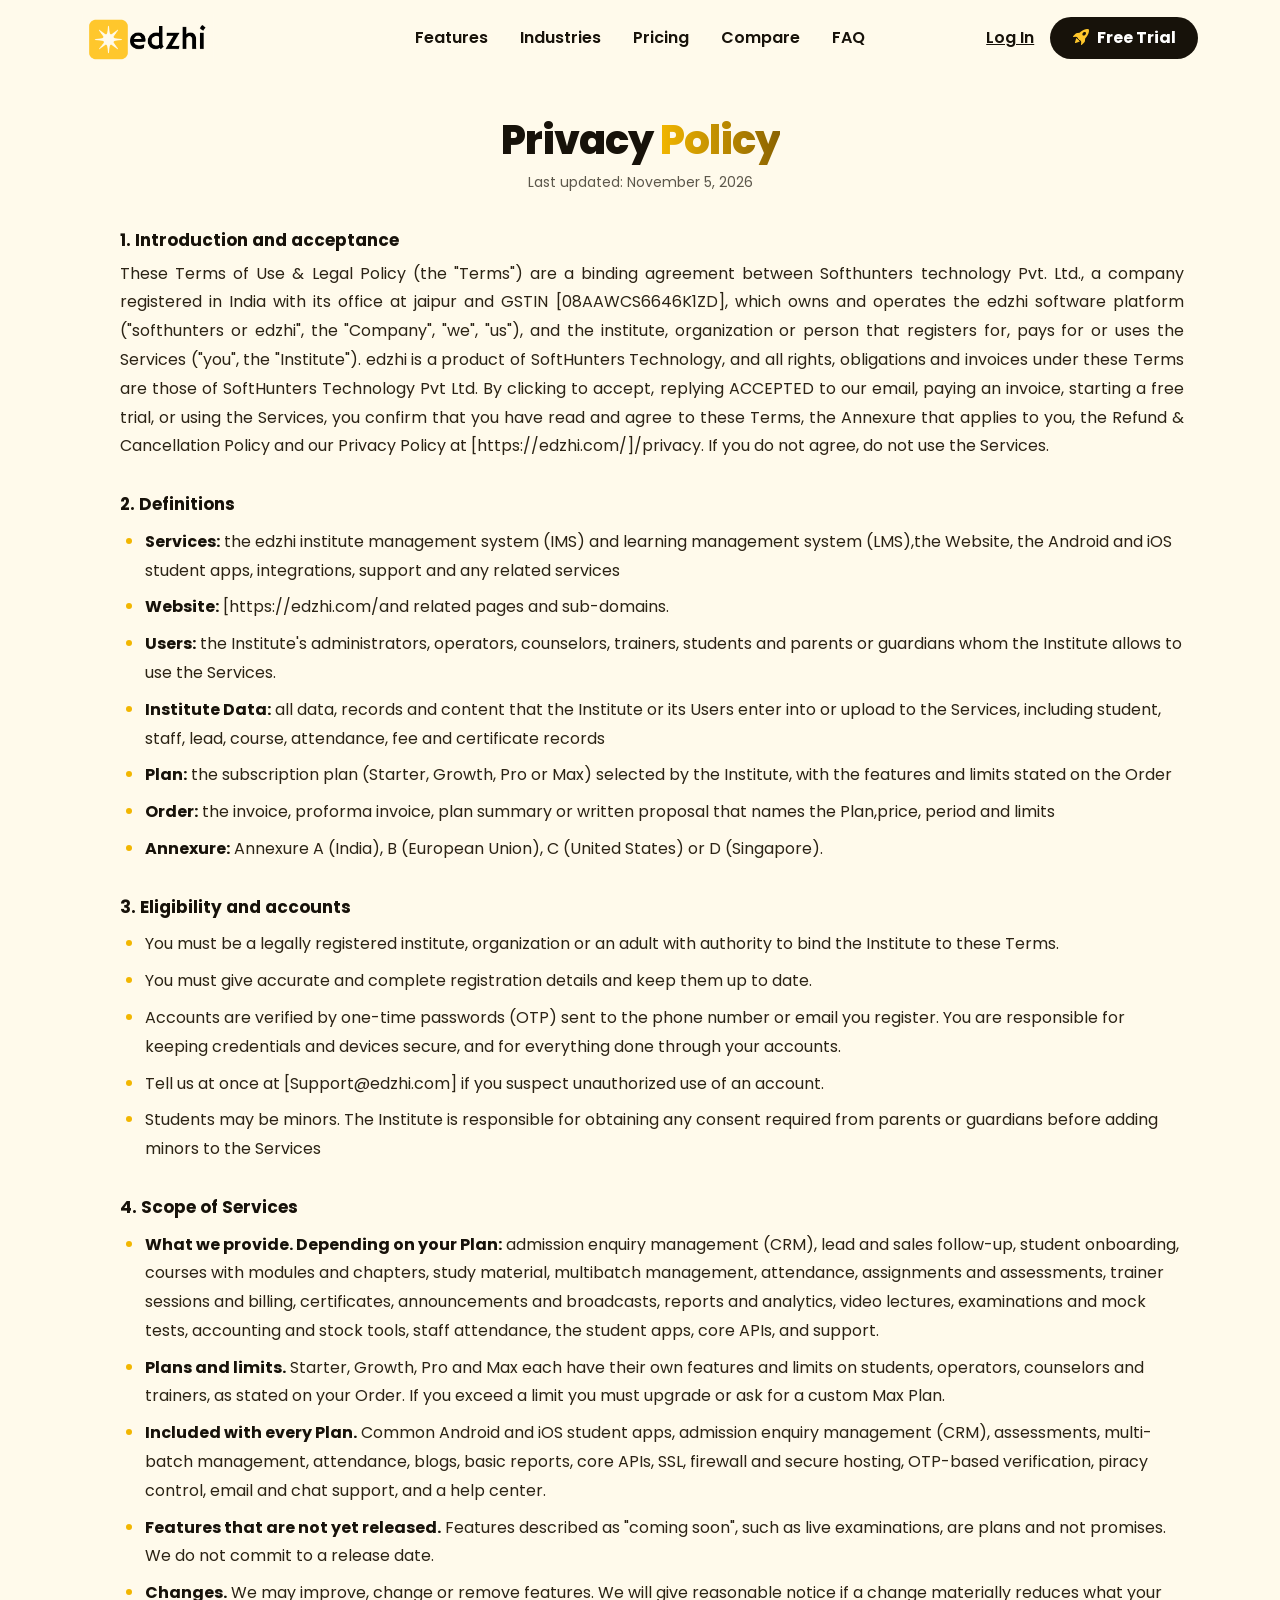
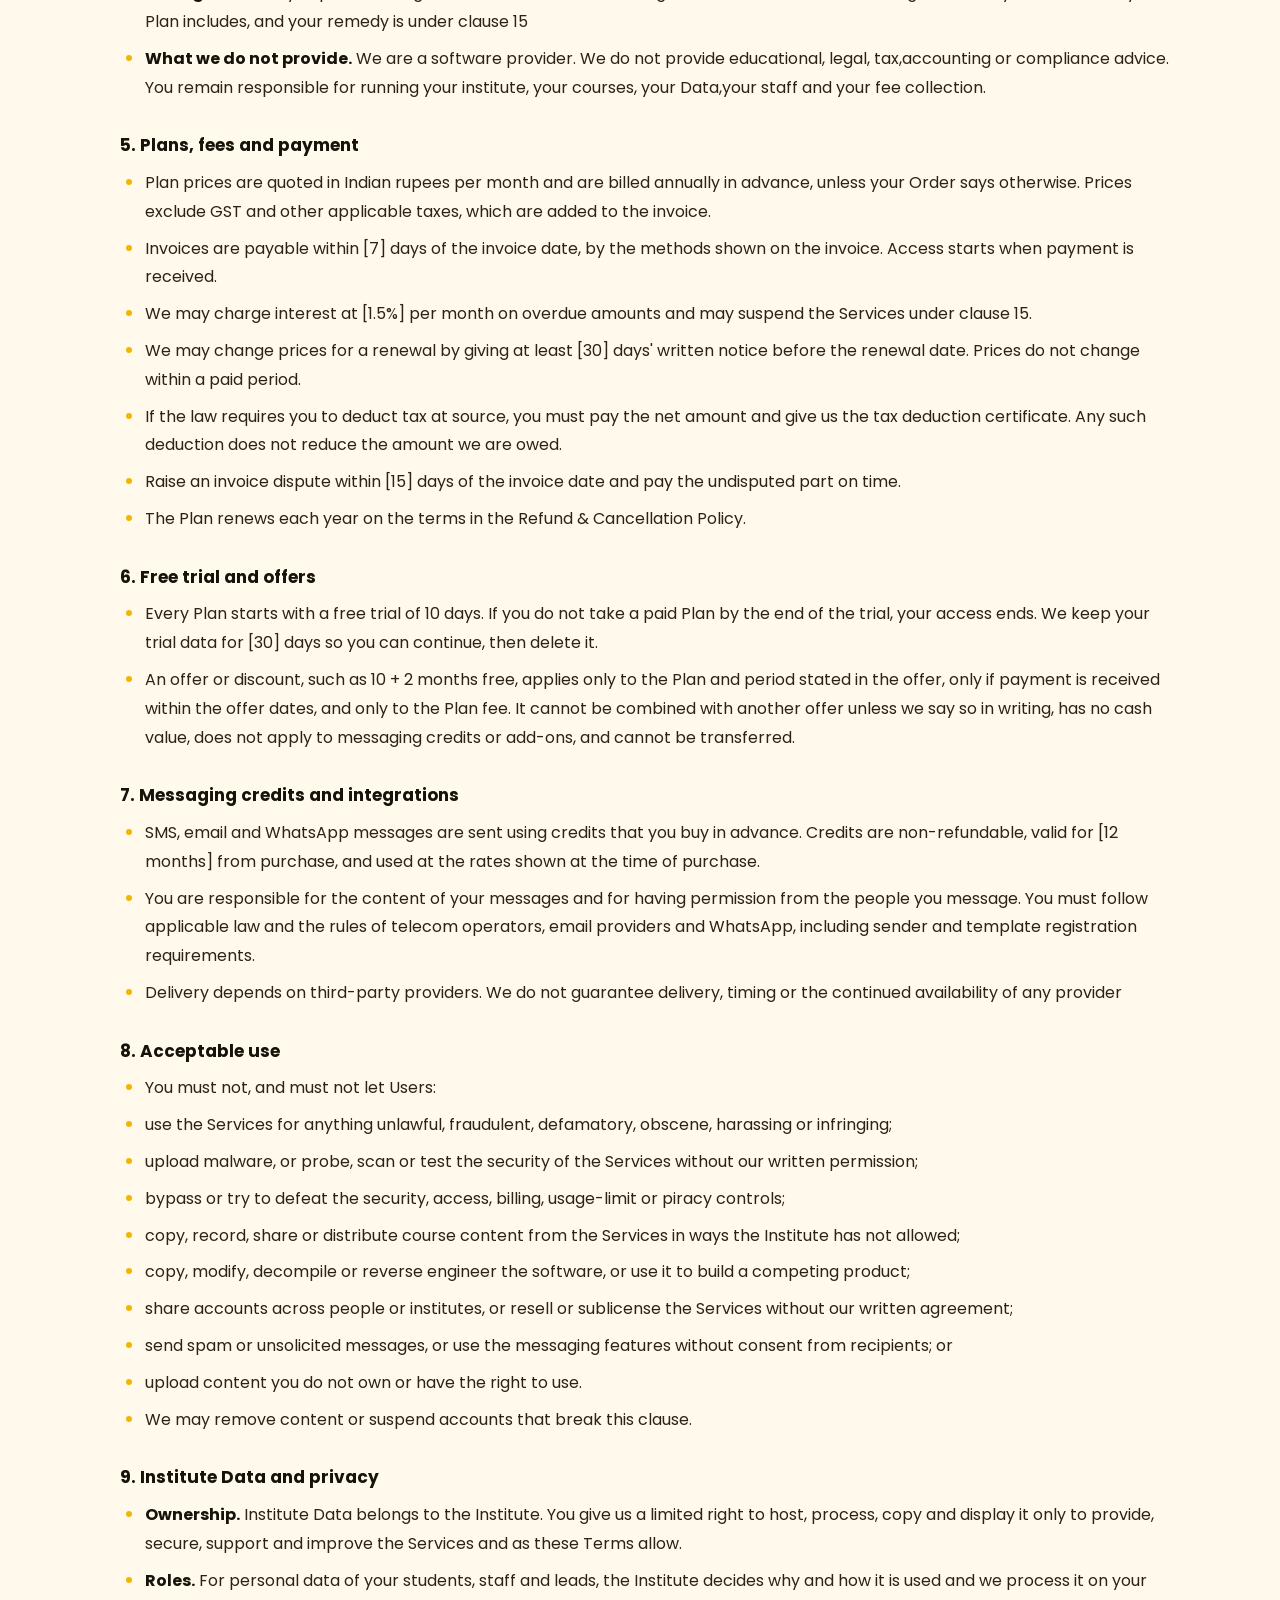
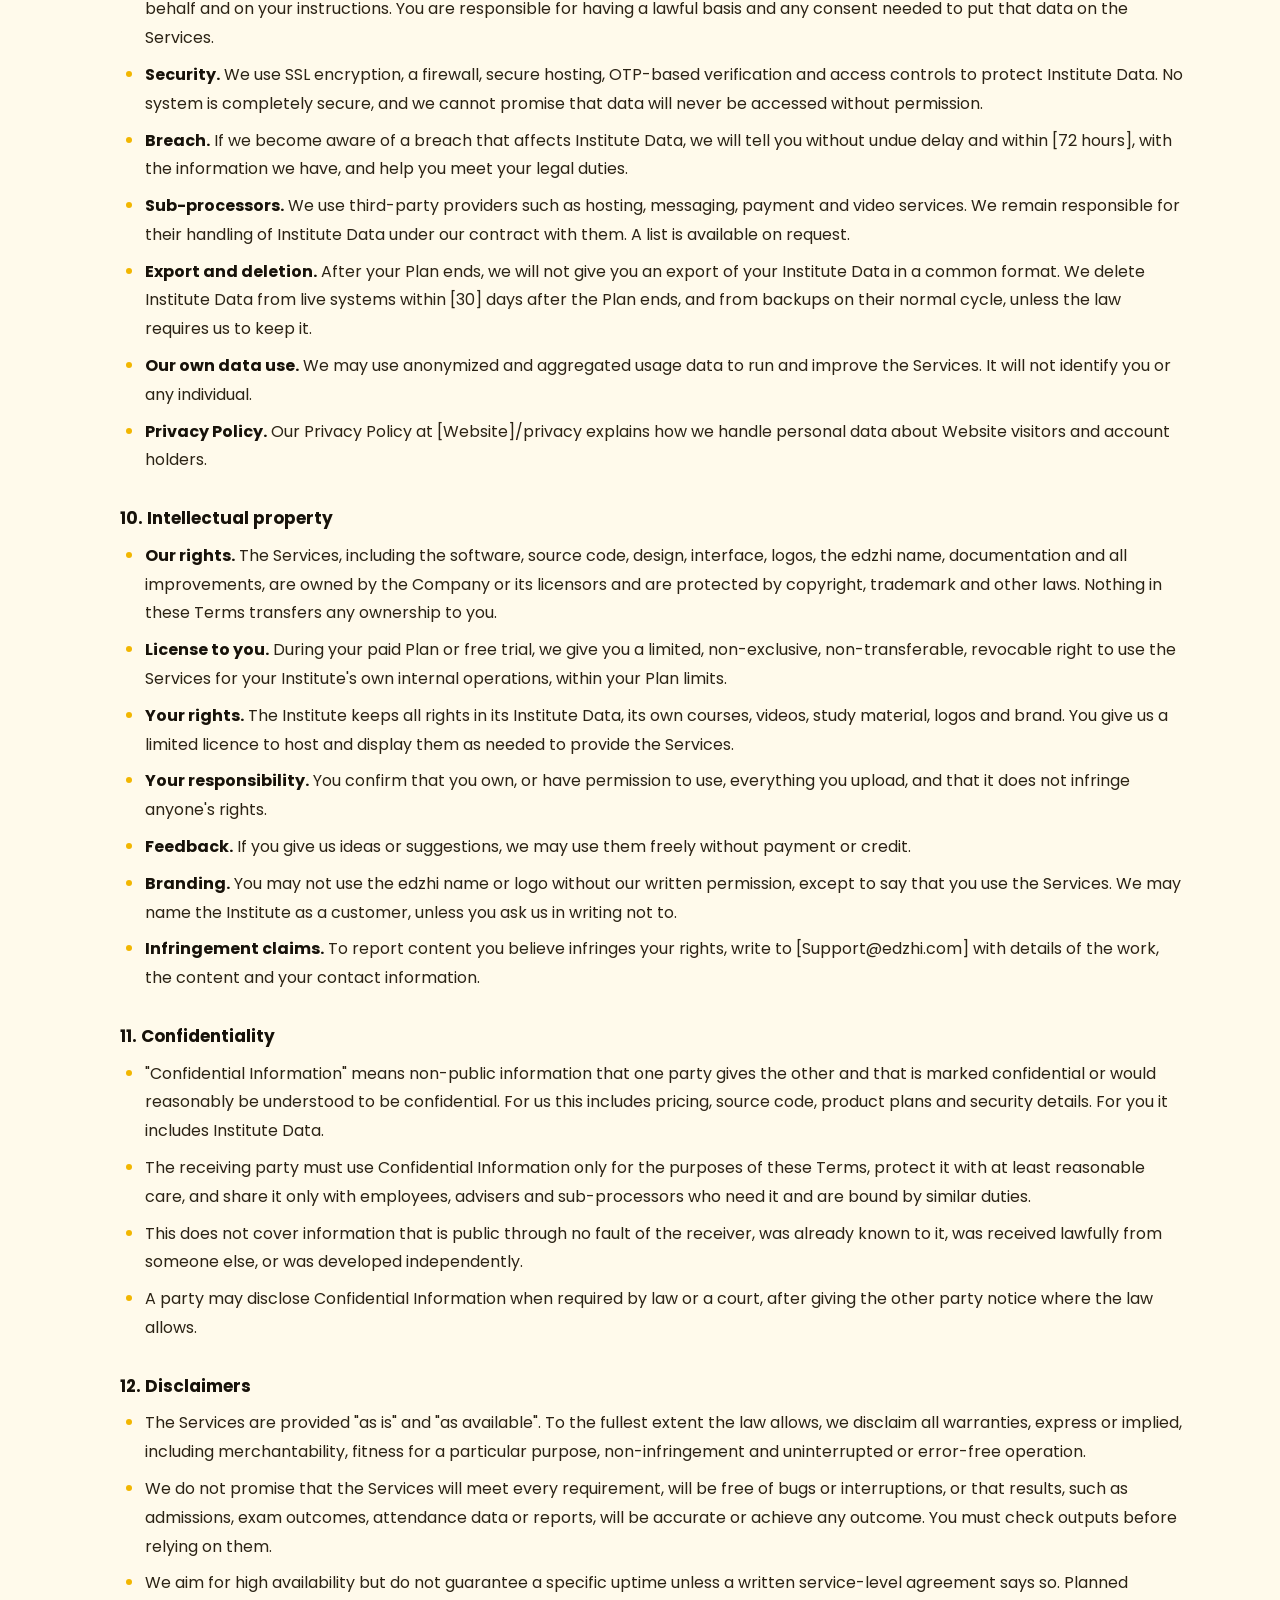
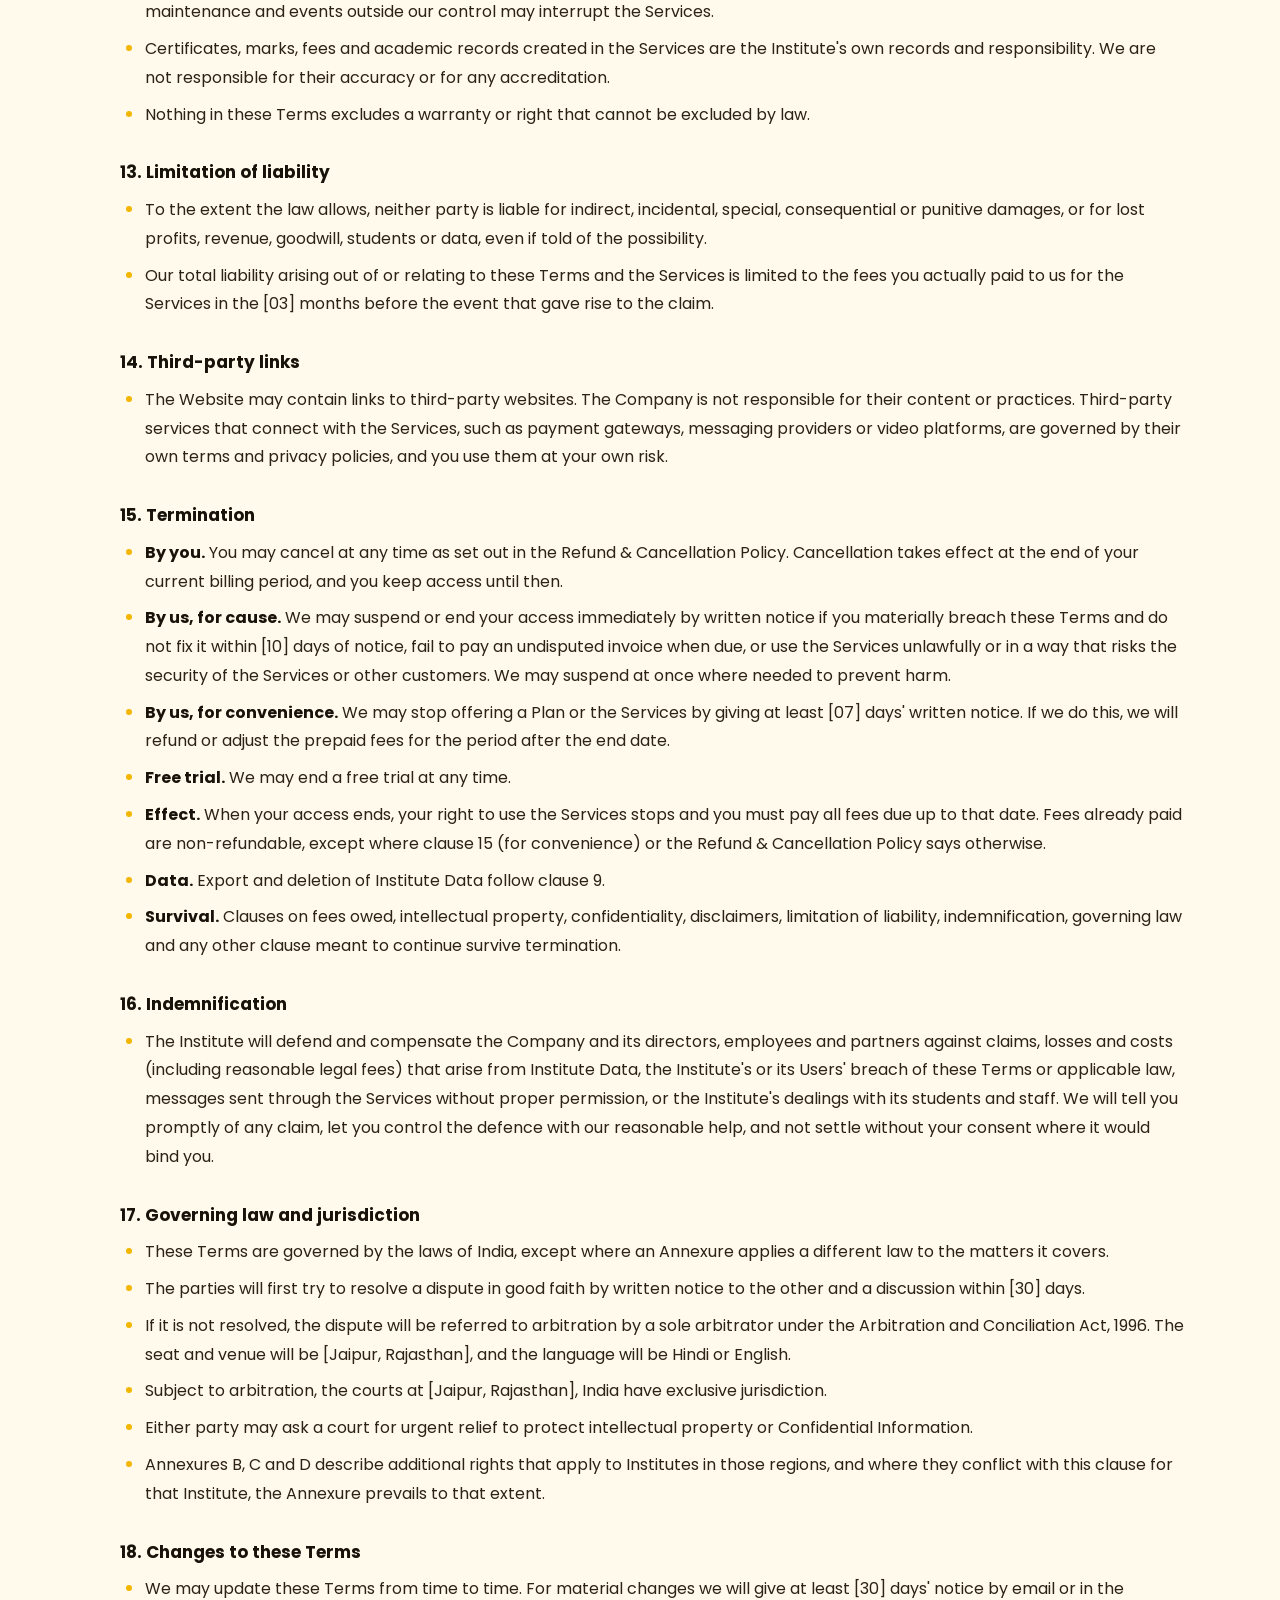
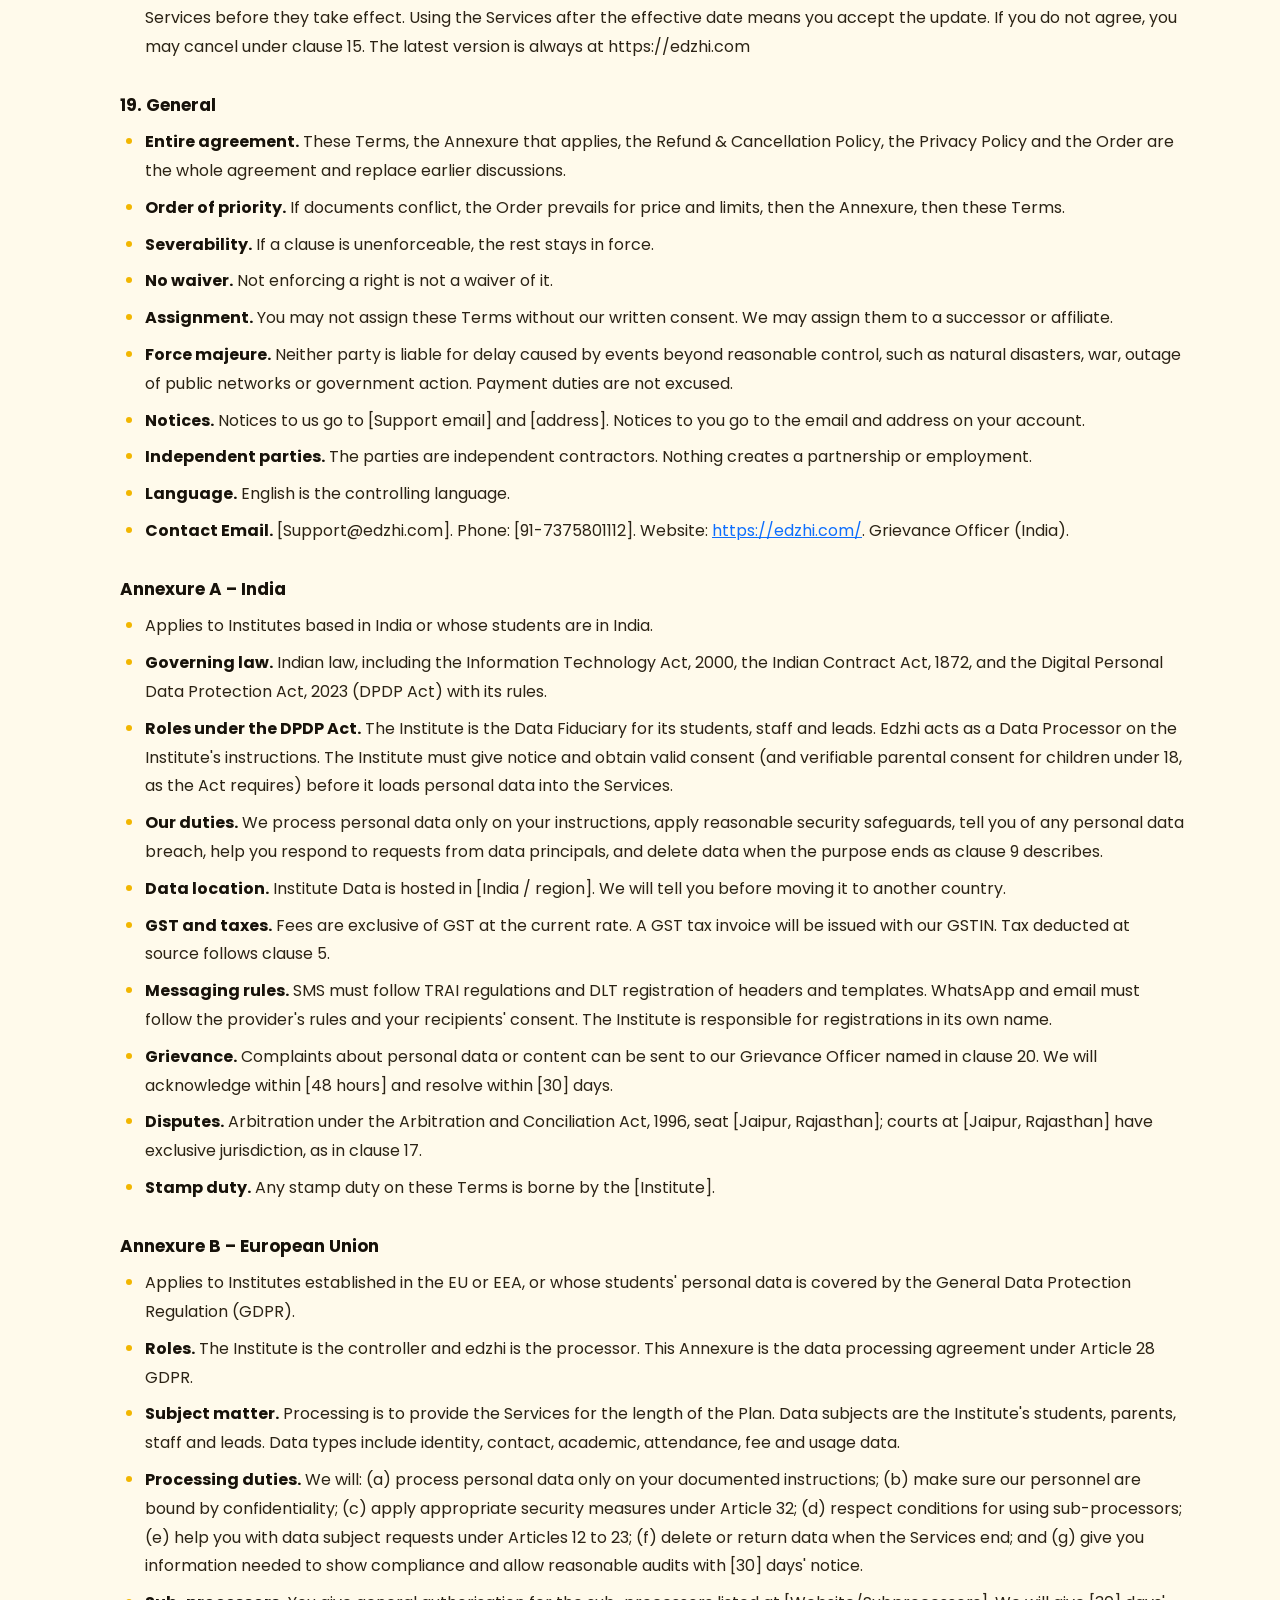
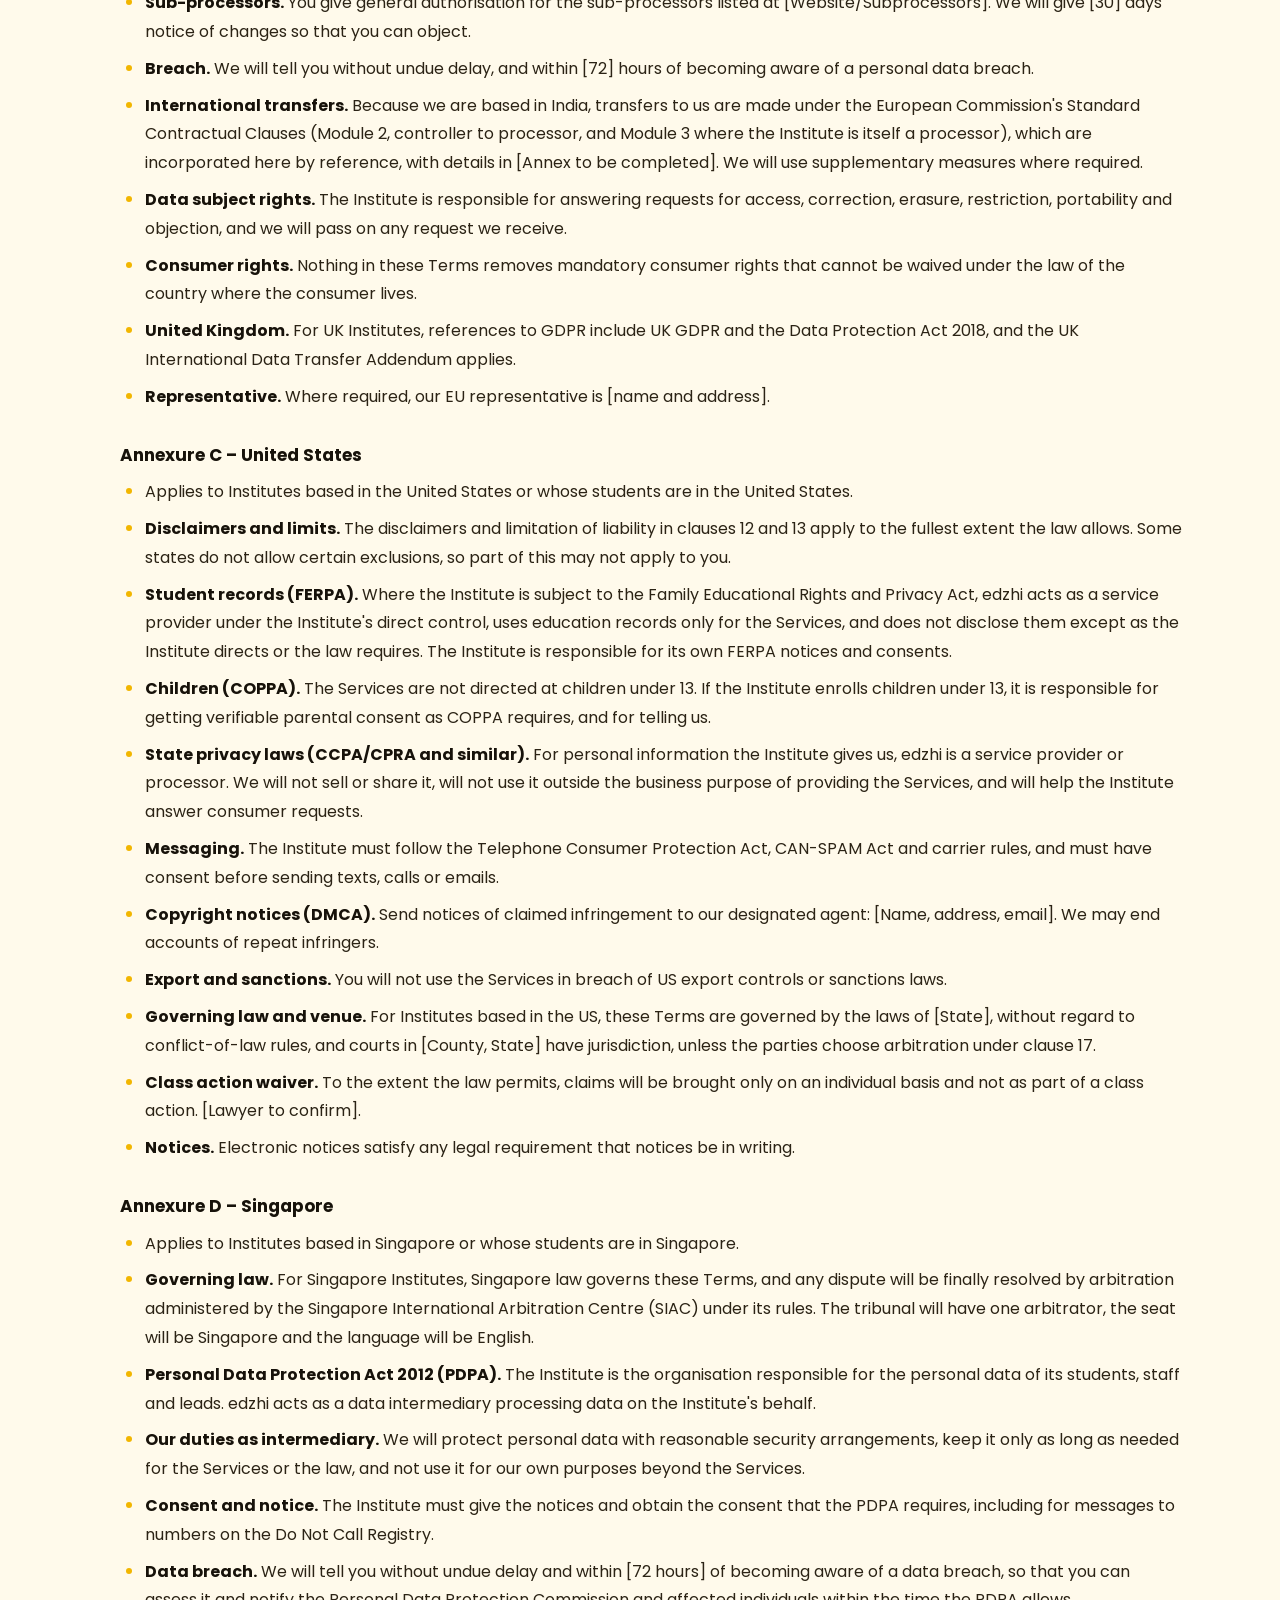
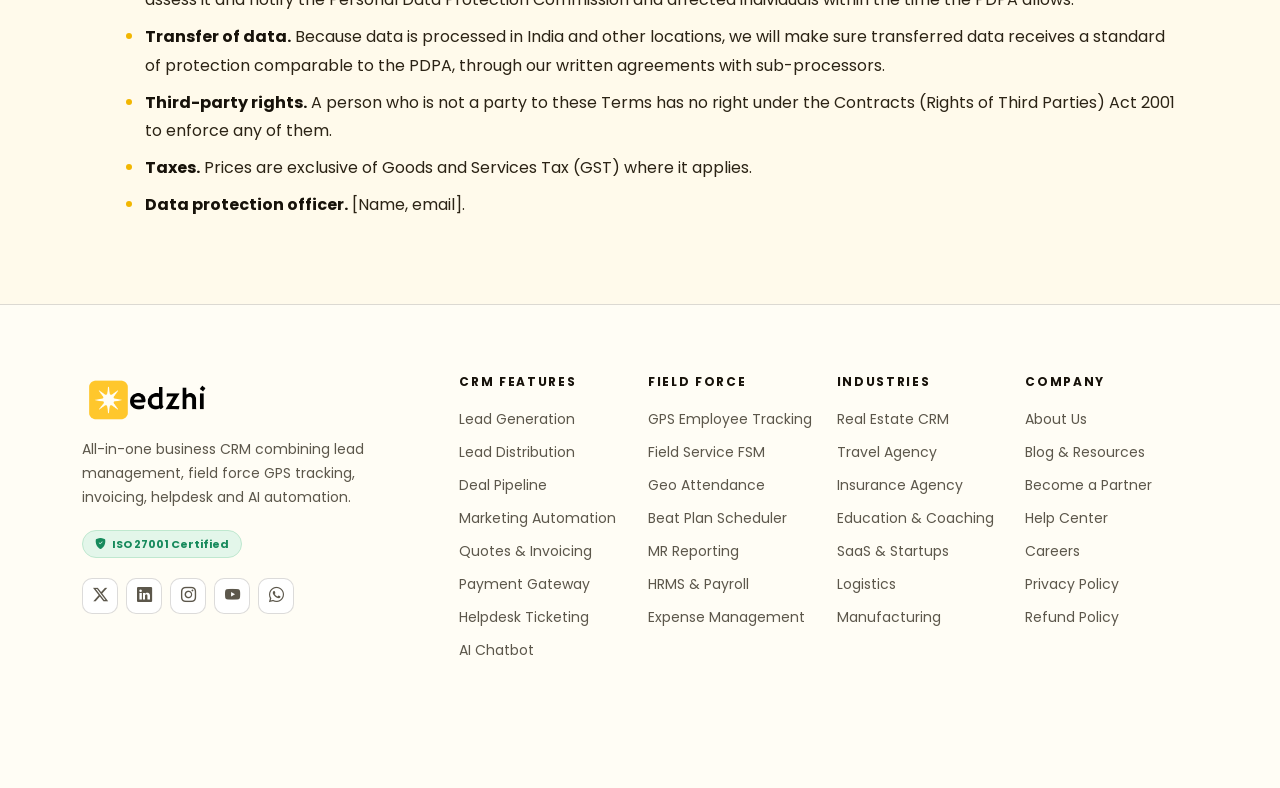
==== commit 8b4f5bc2: "linking" ====
--- a/privacy.html
+++ b/privacy.html
@@ -337,8 +337,8 @@
           <li><a href="#">Become a Partner</a></li>
           <li><a href="#">Help Center</a></li>
           <li><a href="#">Careers</a></li>
-          <li><a href="#">Privacy Policy</a></li>
-          <li><a href="#">Terms of Service</a></li>
+          <li><a href="./privacy.html">Privacy Policy</a></li>
+          <li><a href="./refund.html">Refund Policy</a></li>
         </ul>
       </nav>
     </div>
